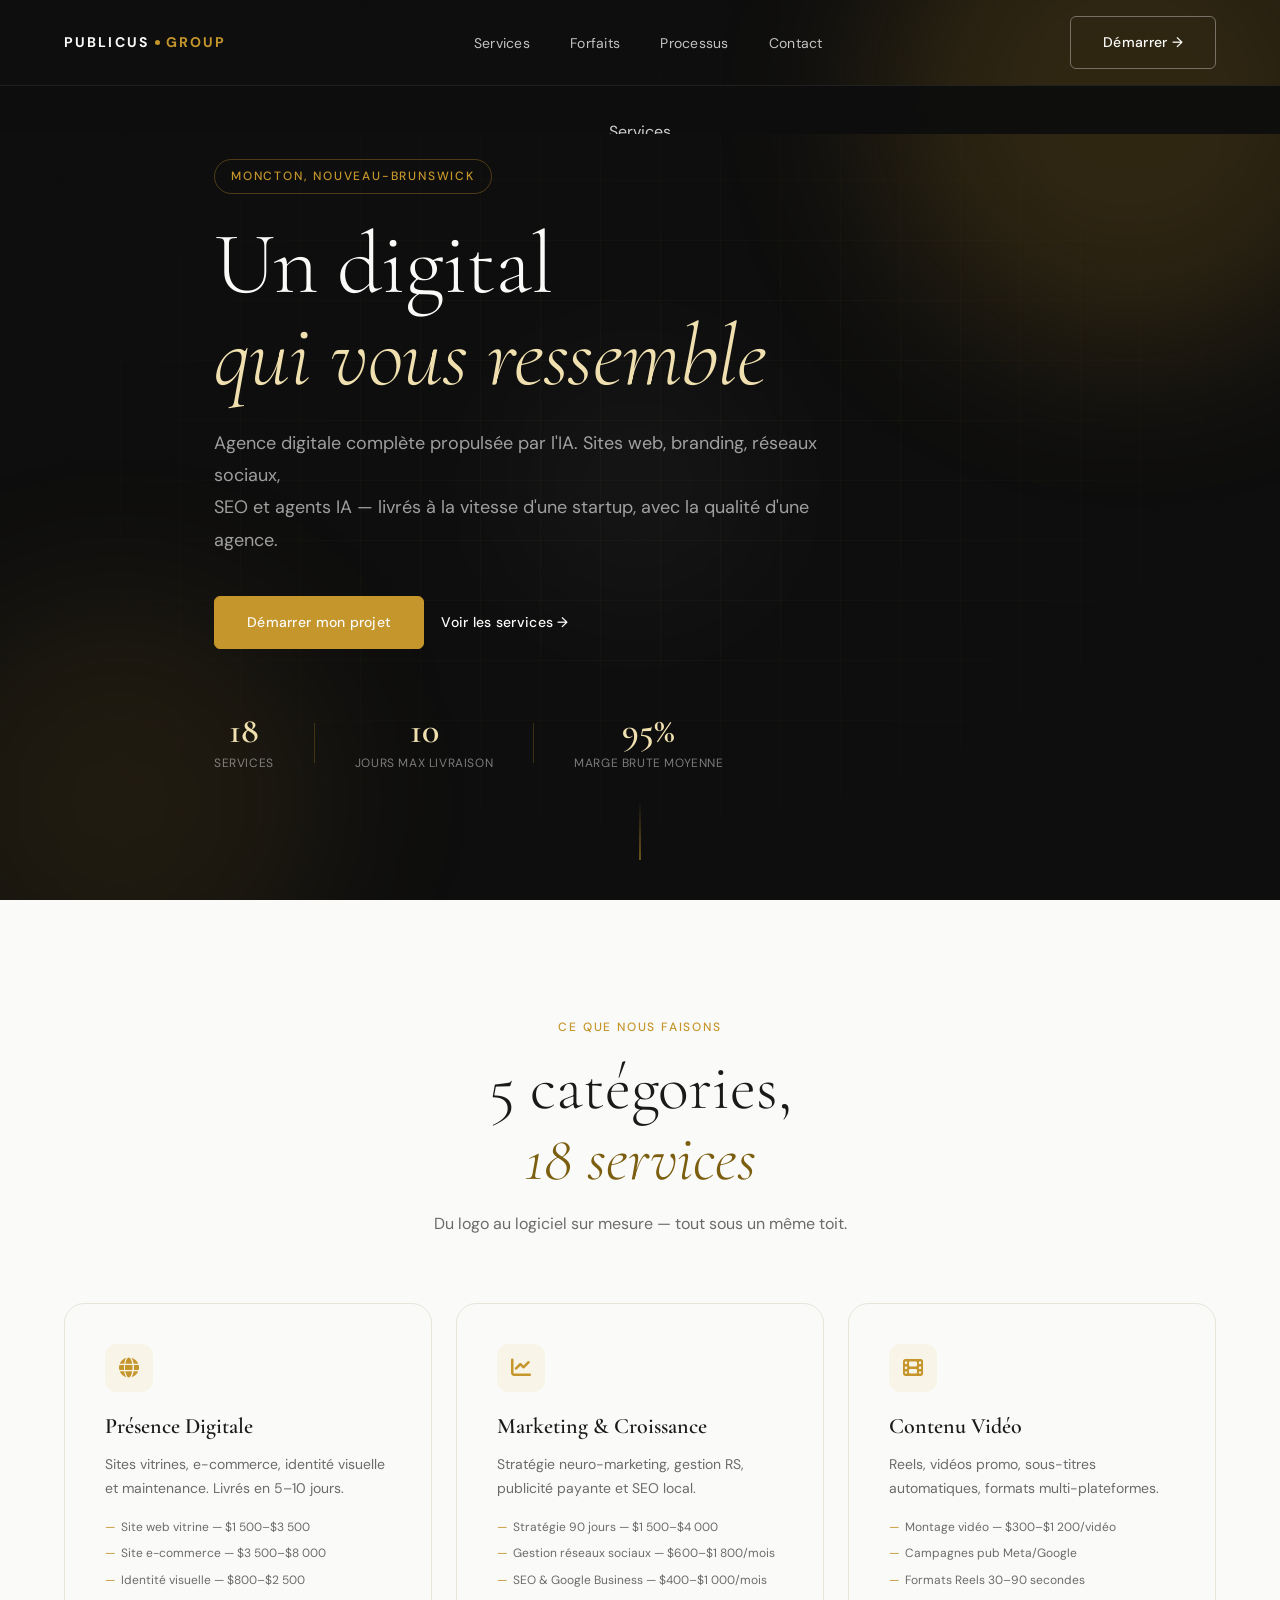
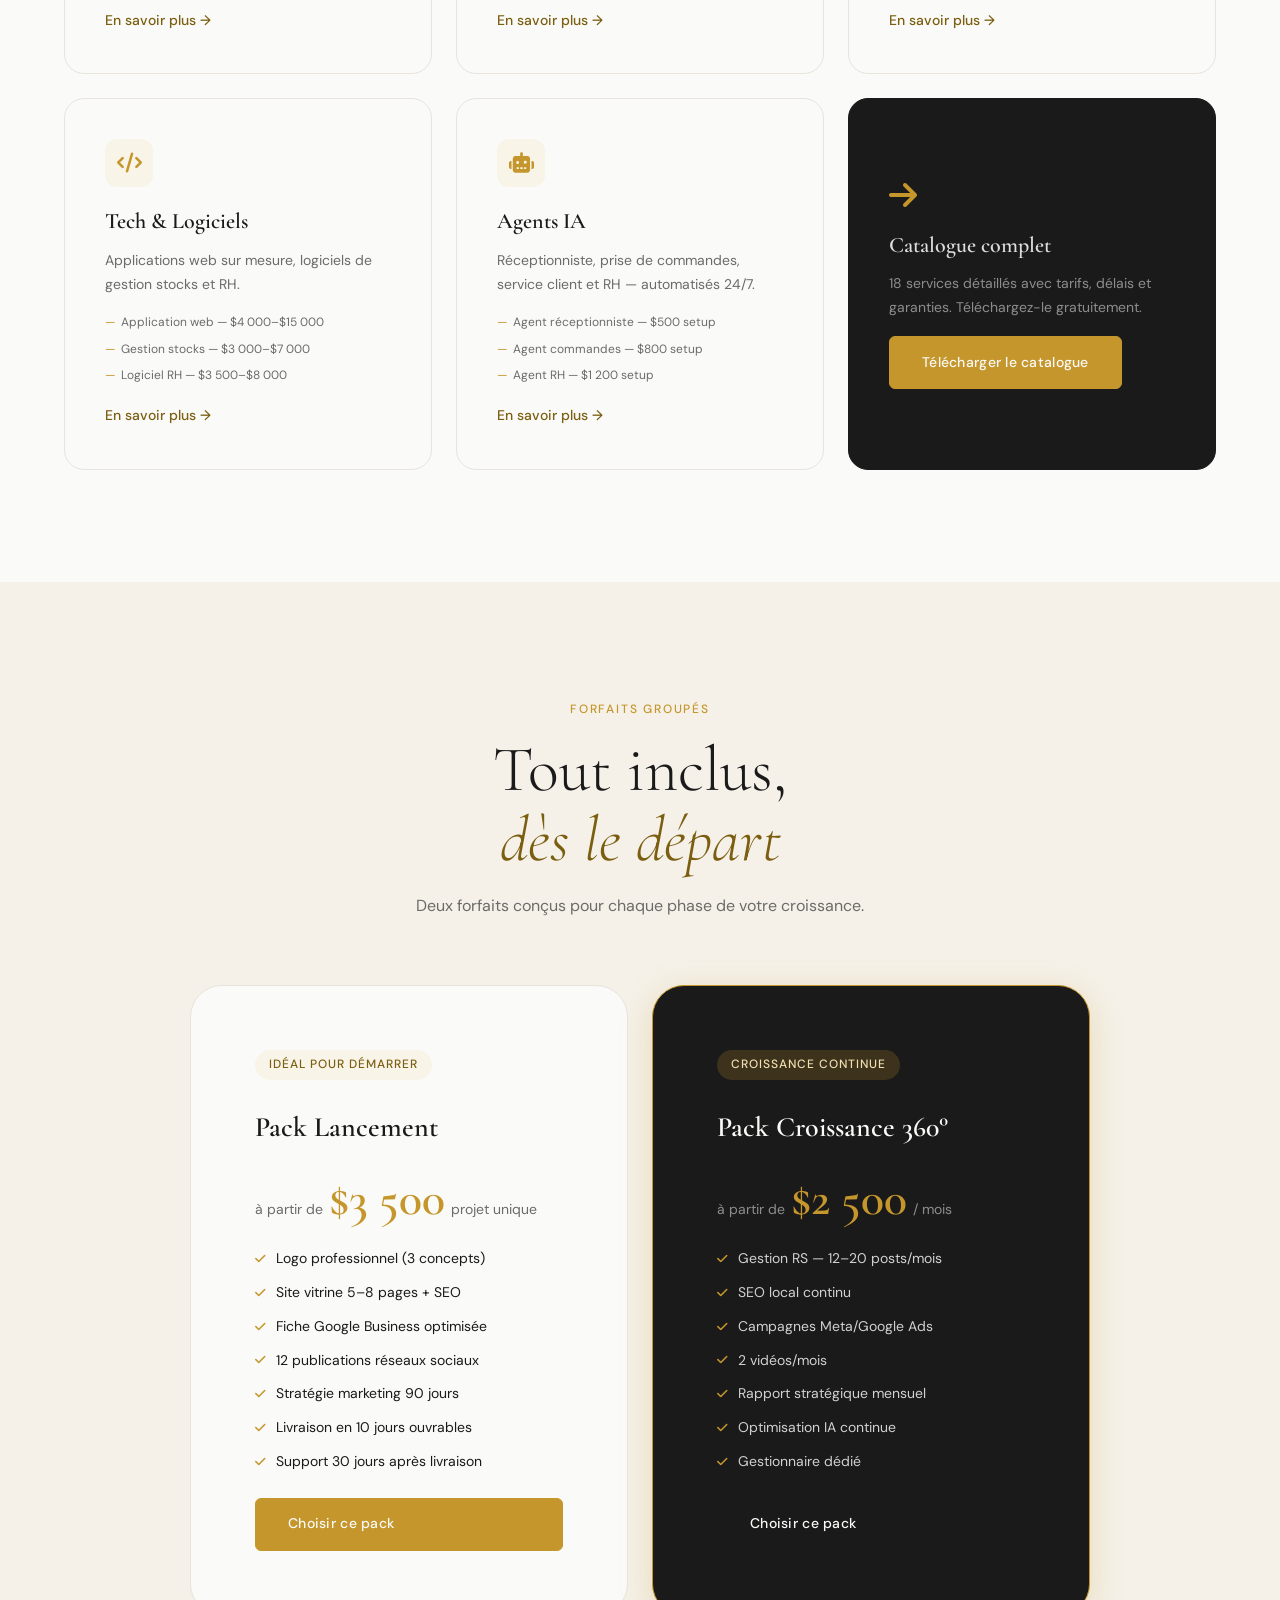
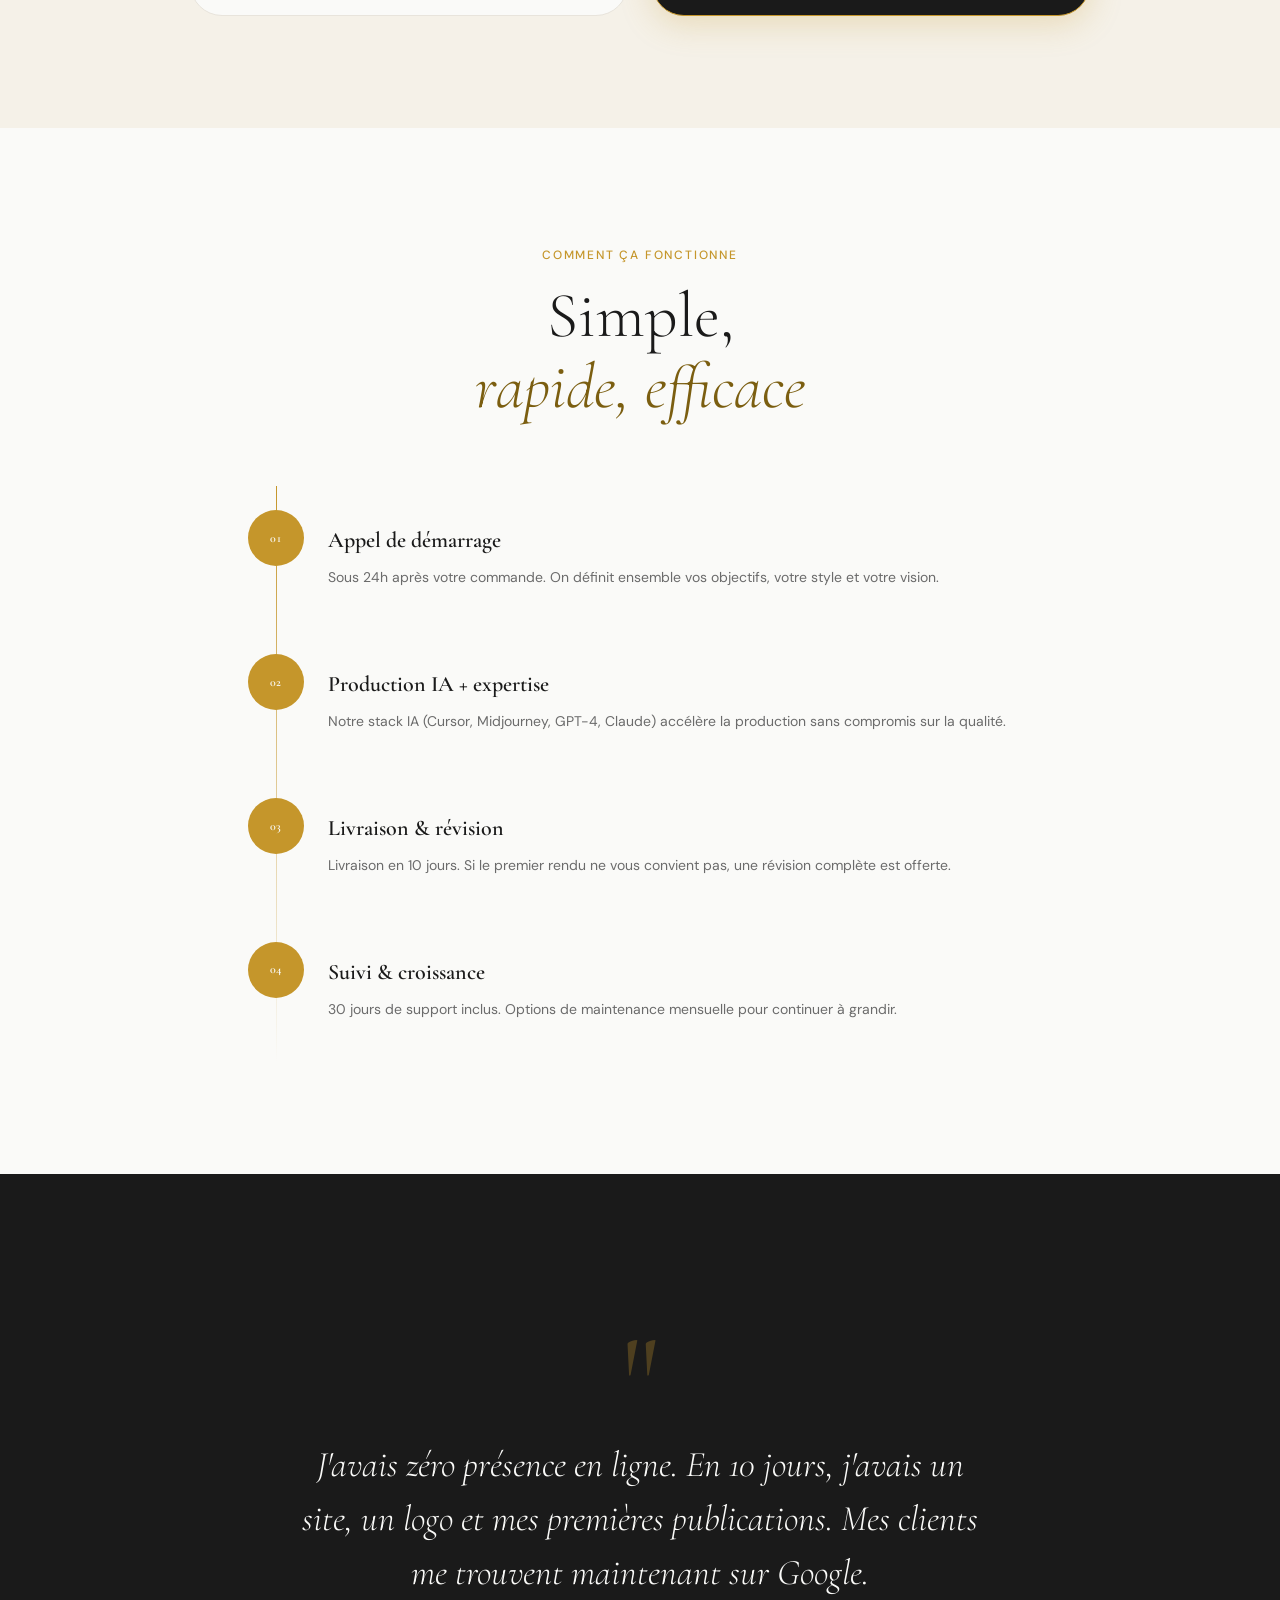
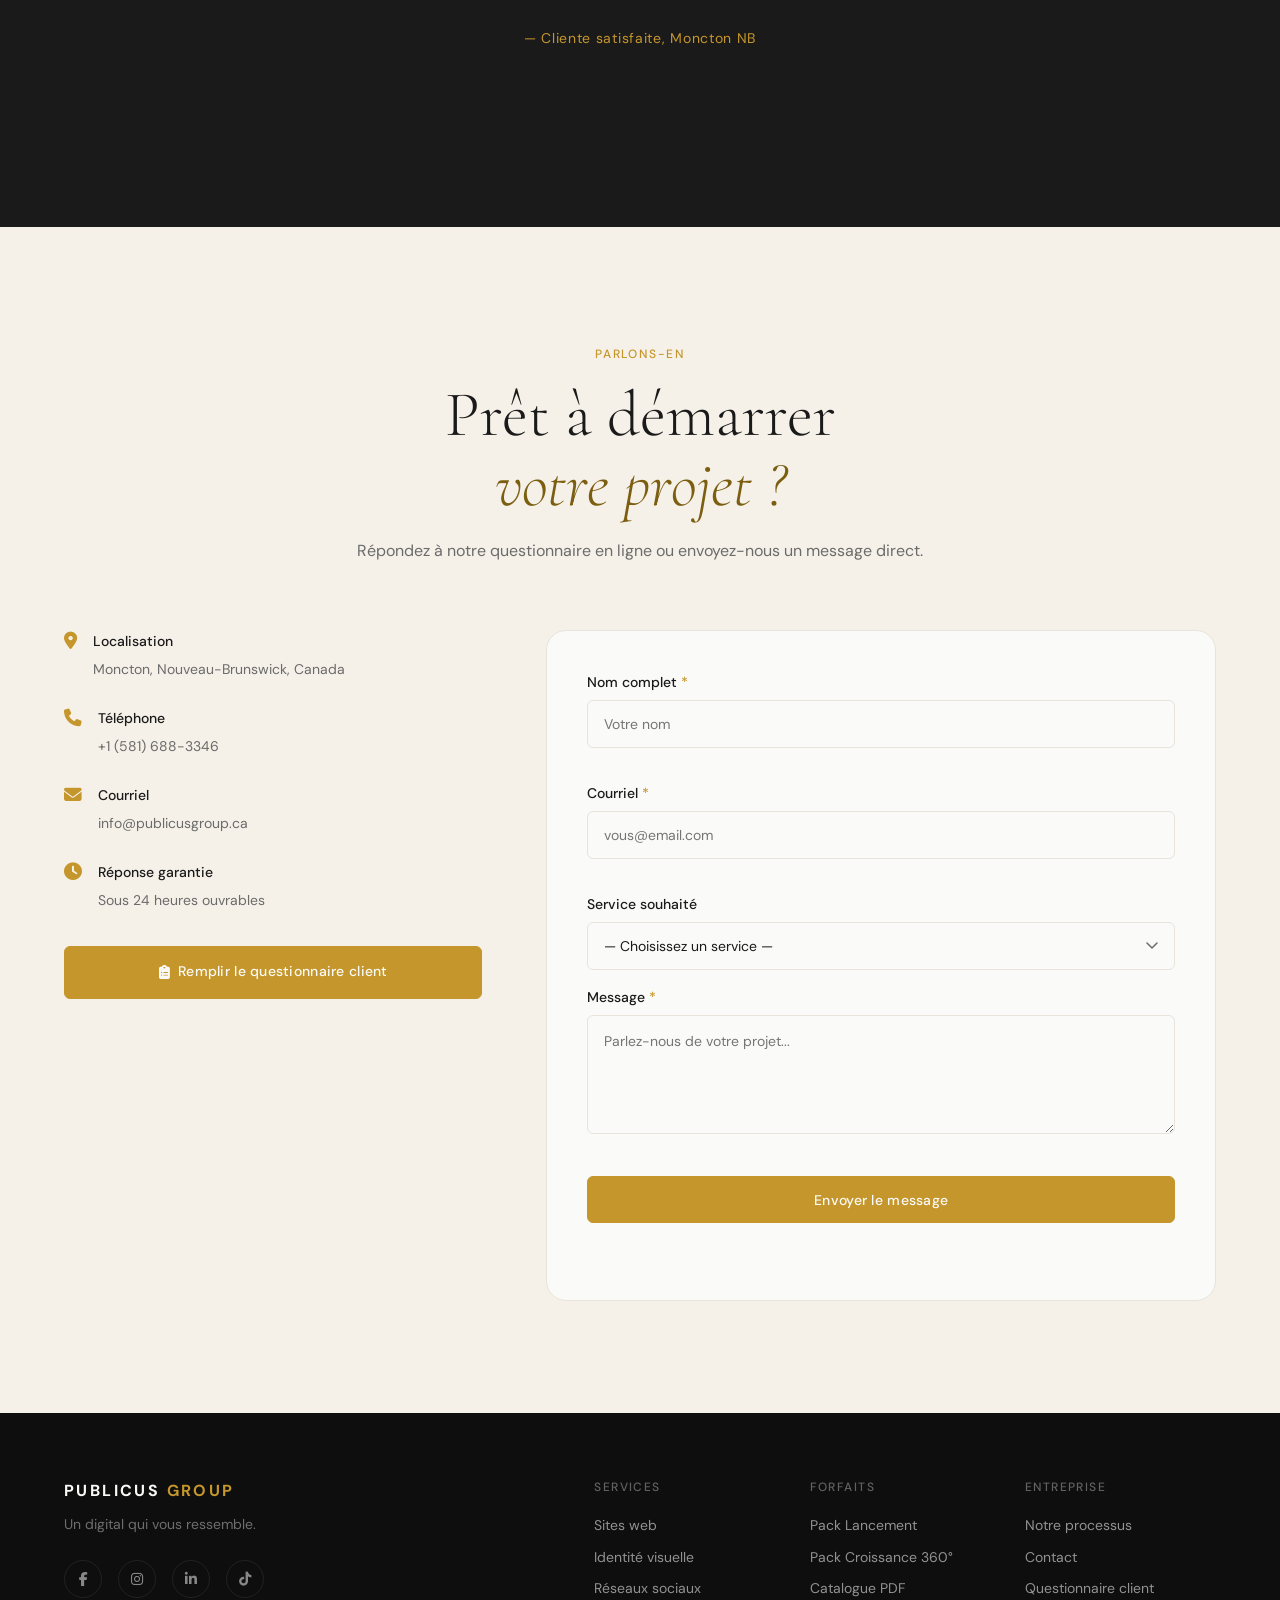
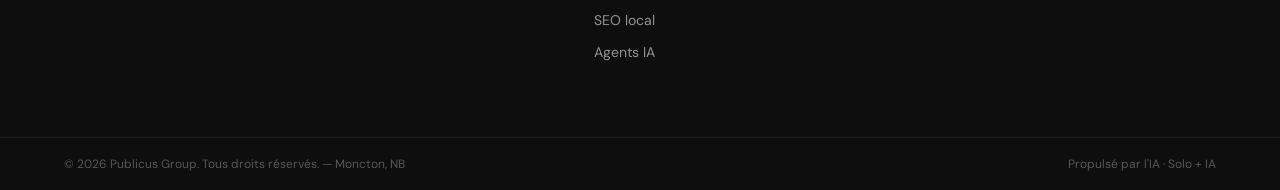
==== index.html @ 9e381cd4 "initiation" ====
<!DOCTYPE html>
<html lang="fr">
<head>
  <meta charset="UTF-8" />
  <meta name="viewport" content="width=device-width, initial-scale=1.0" />

  <!-- SEO -->
  <title>Publicus Group — Solutions Digitales Complètes | Moncton, NB</title>
  <meta name="description" content="Publicus Group est votre agence digitale à Moncton, NB. Sites web, identité visuelle, gestion des réseaux sociaux, SEO, agents IA et stratégie marketing." />
  <meta name="keywords" content="agence digitale Moncton, site web Nouveau-Brunswick, marketing digital, SEO local, réseaux sociaux, logo, stratégie marketing" />
  <meta name="author" content="Publicus Group" />
  <meta name="robots" content="index, follow" />

  <!-- Open Graph -->
  <meta property="og:title" content="Publicus Group — Solutions Digitales Complètes" />
  <meta property="og:description" content="Agence digitale à Moncton, NB. Sites web, branding, réseaux sociaux, SEO et agents IA." />
  <meta property="og:type" content="website" />
  <meta property="og:url" content="https://publicusgroup.ca" />
  <meta property="og:image" content="assets/og-image.jpg" />

  <!-- Favicon -->
  <link rel="icon" type="image/png" href="assets/favicon.png" />

  <!-- Fonts -->
  <link rel="preconnect" href="https://fonts.googleapis.com" />
  <link rel="preconnect" href="https://fonts.gstatic.com" crossorigin />
  <link href="https://fonts.googleapis.com/css2?family=Cormorant+Garamond:wght@300;400;600&family=DM+Sans:wght@300;400;500&display=swap" rel="stylesheet" />

  <!-- Icons -->
  <link rel="stylesheet" href="https://cdnjs.cloudflare.com/ajax/libs/font-awesome/6.5.0/css/all.min.css" />

  <!-- Styles -->
  <link rel="stylesheet" href="style.css" />
</head>
<body>

  <!-- ══════════════════════════════════════
       HEADER / NAV
  ══════════════════════════════════════ -->
  <header class="header" id="header" role="banner">
    <nav class="nav" aria-label="Navigation principale">
      <a href="#hero" class="nav__logo" aria-label="Publicus Group — Accueil">
        <span class="nav__logo-text">PUBLICUS</span>
        <span class="nav__logo-dot"></span>
        <span class="nav__logo-sub">GROUP</span>
      </a>

      <ul class="nav__links" role="list">
        <li><a href="#services" class="nav__link" aria-label="Voir nos services">Services</a></li>
        <li><a href="#packs" class="nav__link" aria-label="Voir nos forfaits">Forfaits</a></li>
        <li><a href="#process" class="nav__link" aria-label="Notre processus">Processus</a></li>
        <li><a href="#contact" class="nav__link" aria-label="Nous contacter">Contact</a></li>
      </ul>

      <a href="#contact" class="btn btn--outline nav__cta" aria-label="Démarrer votre projet">
        Démarrer →
      </a>

      <button class="nav__burger" id="navBurger" aria-label="Ouvrir le menu" aria-expanded="false" aria-controls="navLinks">
        <span></span><span></span><span></span>
      </button>
    </nav>

    <!-- Mobile menu -->
    <div class="nav__mobile" id="navLinks" aria-hidden="true">
      <a href="#services" class="nav__mobile-link">Services</a>
      <a href="#packs" class="nav__mobile-link">Forfaits</a>
      <a href="#process" class="nav__mobile-link">Processus</a>
      <a href="#contact" class="nav__mobile-link">Contact</a>
      <a href="#contact" class="btn btn--gold nav__mobile-cta">Démarrer mon projet</a>
    </div>
  </header>

  <main>

    <!-- ══════════════════════════════════════
         HERO
    ══════════════════════════════════════ -->
    <section class="hero" id="hero" aria-labelledby="hero-title">
      <div class="hero__bg" aria-hidden="true">
        <div class="hero__orb hero__orb--1"></div>
        <div class="hero__orb hero__orb--2"></div>
        <div class="hero__orb hero__orb--3"></div>
        <div class="hero__grid"></div>
      </div>

      <div class="container hero__content">
        <div class="hero__badge animate-fade-up">Moncton, Nouveau-Brunswick</div>
        <h1 class="hero__title animate-fade-up" id="hero-title" style="animation-delay:.1s">
          Un digital<br />
          <em>qui vous ressemble</em>
        </h1>
        <p class="hero__sub animate-fade-up" style="animation-delay:.2s">
          Agence digitale complète propulsée par l'IA. Sites web, branding, réseaux sociaux,<br class="desktop-only" />
          SEO et agents IA — livrés à la vitesse d'une startup, avec la qualité d'une agence.
        </p>
        <div class="hero__actions animate-fade-up" style="animation-delay:.3s">
          <a href="#contact" class="btn btn--gold" aria-label="Démarrer votre projet digital">Démarrer mon projet</a>
          <a href="#services" class="btn btn--ghost" aria-label="Découvrir nos services">Voir les services →</a>
        </div>
        <div class="hero__stats animate-fade-up" style="animation-delay:.4s" aria-label="Chiffres clés">
          <div class="hero__stat">
            <span class="hero__stat-num">18</span>
            <span class="hero__stat-label">Services</span>
          </div>
          <div class="hero__stat-divider" aria-hidden="true"></div>
          <div class="hero__stat">
            <span class="hero__stat-num">10</span>
            <span class="hero__stat-label">Jours max livraison</span>
          </div>
          <div class="hero__stat-divider" aria-hidden="true"></div>
          <div class="hero__stat">
            <span class="hero__stat-num">95%</span>
            <span class="hero__stat-label">Marge brute moyenne</span>
          </div>
        </div>
      </div>

      <a href="#services" class="hero__scroll" aria-label="Défiler vers les services">
        <span class="hero__scroll-line"></span>
      </a>
    </section>

    <!-- ══════════════════════════════════════
         SERVICES
    ══════════════════════════════════════ -->
    <section class="section services" id="services" aria-labelledby="services-title">
      <div class="container">
        <div class="section__header reveal">
          <span class="section__badge">Ce que nous faisons</span>
          <h2 class="section__title" id="services-title">5 catégories,<br /><em>18 services</em></h2>
          <p class="section__sub">Du logo au logiciel sur mesure — tout sous un même toit.</p>
        </div>

        <div class="services__grid">

          <article class="service-card reveal" aria-label="Présence digitale">
            <div class="service-card__icon" aria-hidden="true">
              <i class="fa-solid fa-globe"></i>
            </div>
            <h3 class="service-card__title">Présence Digitale</h3>
            <p class="service-card__desc">Sites vitrines, e-commerce, identité visuelle et maintenance. Livrés en 5–10 jours.</p>
            <ul class="service-card__list" role="list">
              <li>Site web vitrine — $1 500–$3 500</li>
              <li>Site e-commerce — $3 500–$8 000</li>
              <li>Identité visuelle — $800–$2 500</li>
            </ul>
            <a href="#contact" class="service-card__cta" aria-label="En savoir plus sur la présence digitale">En savoir plus →</a>
          </article>

          <article class="service-card reveal" style="animation-delay:.1s" aria-label="Marketing et croissance">
            <div class="service-card__icon" aria-hidden="true">
              <i class="fa-solid fa-chart-line"></i>
            </div>
            <h3 class="service-card__title">Marketing & Croissance</h3>
            <p class="service-card__desc">Stratégie neuro-marketing, gestion RS, publicité payante et SEO local.</p>
            <ul class="service-card__list" role="list">
              <li>Stratégie 90 jours — $1 500–$4 000</li>
              <li>Gestion réseaux sociaux — $600–$1 800/mois</li>
              <li>SEO & Google Business — $400–$1 000/mois</li>
            </ul>
            <a href="#contact" class="service-card__cta" aria-label="En savoir plus sur le marketing">En savoir plus →</a>
          </article>

          <article class="service-card reveal" style="animation-delay:.2s" aria-label="Contenu vidéo">
            <div class="service-card__icon" aria-hidden="true">
              <i class="fa-solid fa-film"></i>
            </div>
            <h3 class="service-card__title">Contenu Vidéo</h3>
            <p class="service-card__desc">Reels, vidéos promo, sous-titres automatiques, formats multi-plateformes.</p>
            <ul class="service-card__list" role="list">
              <li>Montage vidéo — $300–$1 200/vidéo</li>
              <li>Campagnes pub Meta/Google</li>
              <li>Formats Reels 30–90 secondes</li>
            </ul>
            <a href="#contact" class="service-card__cta" aria-label="En savoir plus sur la vidéo">En savoir plus →</a>
          </article>

          <article class="service-card reveal" style="animation-delay:.3s" aria-label="Tech et logiciels">
            <div class="service-card__icon" aria-hidden="true">
              <i class="fa-solid fa-code"></i>
            </div>
            <h3 class="service-card__title">Tech & Logiciels</h3>
            <p class="service-card__desc">Applications web sur mesure, logiciels de gestion stocks et RH.</p>
            <ul class="service-card__list" role="list">
              <li>Application web — $4 000–$15 000</li>
              <li>Gestion stocks — $3 000–$7 000</li>
              <li>Logiciel RH — $3 500–$8 000</li>
            </ul>
            <a href="#contact" class="service-card__cta" aria-label="En savoir plus sur la tech">En savoir plus →</a>
          </article>

          <article class="service-card reveal" style="animation-delay:.4s" aria-label="Agents IA">
            <div class="service-card__icon" aria-hidden="true">
              <i class="fa-solid fa-robot"></i>
            </div>
            <h3 class="service-card__title">Agents IA</h3>
            <p class="service-card__desc">Réceptionniste, prise de commandes, service client et RH — automatisés 24/7.</p>
            <ul class="service-card__list" role="list">
              <li>Agent réceptionniste — $500 setup</li>
              <li>Agent commandes — $800 setup</li>
              <li>Agent RH — $1 200 setup</li>
            </ul>
            <a href="#contact" class="service-card__cta" aria-label="En savoir plus sur les agents IA">En savoir plus →</a>
          </article>

          <!-- CTA Card -->
          <article class="service-card service-card--cta reveal" style="animation-delay:.5s" aria-label="Voir le catalogue complet">
            <i class="fa-solid fa-arrow-right service-card__cta-icon" aria-hidden="true"></i>
            <h3 class="service-card__title">Catalogue complet</h3>
            <p class="service-card__desc">18 services détaillés avec tarifs, délais et garanties. Téléchargez-le gratuitement.</p>
            <a href="assets/catalogue.pdf" class="btn btn--gold" aria-label="Télécharger le catalogue de services" download>
              Télécharger le catalogue
            </a>
          </article>

        </div>
      </div>
    </section>

    <!-- ══════════════════════════════════════
         PACKS
    ══════════════════════════════════════ -->
    <section class="section packs" id="packs" aria-labelledby="packs-title">
      <div class="container">
        <div class="section__header reveal">
          <span class="section__badge">Forfaits groupés</span>
          <h2 class="section__title" id="packs-title">Tout inclus,<br /><em>dès le départ</em></h2>
          <p class="section__sub">Deux forfaits conçus pour chaque phase de votre croissance.</p>
        </div>

        <div class="packs__grid">

          <article class="pack-card reveal" aria-labelledby="pack-launch-title">
            <div class="pack-card__badge">Idéal pour démarrer</div>
            <h3 class="pack-card__title" id="pack-launch-title">Pack Lancement</h3>
            <div class="pack-card__price">
              <span class="pack-card__price-from">à partir de</span>
              <span class="pack-card__price-num">$3 500</span>
              <span class="pack-card__price-type">projet unique</span>
            </div>
            <ul class="pack-card__list" role="list">
              <li><i class="fa-solid fa-check" aria-hidden="true"></i> Logo professionnel (3 concepts)</li>
              <li><i class="fa-solid fa-check" aria-hidden="true"></i> Site vitrine 5–8 pages + SEO</li>
              <li><i class="fa-solid fa-check" aria-hidden="true"></i> Fiche Google Business optimisée</li>
              <li><i class="fa-solid fa-check" aria-hidden="true"></i> 12 publications réseaux sociaux</li>
              <li><i class="fa-solid fa-check" aria-hidden="true"></i> Stratégie marketing 90 jours</li>
              <li><i class="fa-solid fa-check" aria-hidden="true"></i> Livraison en 10 jours ouvrables</li>
              <li><i class="fa-solid fa-check" aria-hidden="true"></i> Support 30 jours après livraison</li>
            </ul>
            <a href="#contact" class="btn btn--gold" aria-label="Choisir le Pack Lancement">Choisir ce pack</a>
          </article>

          <article class="pack-card pack-card--featured reveal" style="animation-delay:.15s" aria-labelledby="pack-growth-title">
            <div class="pack-card__badge pack-card__badge--gold">Croissance continue</div>
            <h3 class="pack-card__title" id="pack-growth-title">Pack Croissance 360°</h3>
            <div class="pack-card__price">
              <span class="pack-card__price-from">à partir de</span>
              <span class="pack-card__price-num">$2 500</span>
              <span class="pack-card__price-type">/ mois</span>
            </div>
            <ul class="pack-card__list" role="list">
              <li><i class="fa-solid fa-check" aria-hidden="true"></i> Gestion RS — 12–20 posts/mois</li>
              <li><i class="fa-solid fa-check" aria-hidden="true"></i> SEO local continu</li>
              <li><i class="fa-solid fa-check" aria-hidden="true"></i> Campagnes Meta/Google Ads</li>
              <li><i class="fa-solid fa-check" aria-hidden="true"></i> 2 vidéos/mois</li>
              <li><i class="fa-solid fa-check" aria-hidden="true"></i> Rapport stratégique mensuel</li>
              <li><i class="fa-solid fa-check" aria-hidden="true"></i> Optimisation IA continue</li>
              <li><i class="fa-solid fa-check" aria-hidden="true"></i> Gestionnaire dédié</li>
            </ul>
            <a href="#contact" class="btn btn--dark" aria-label="Choisir le Pack Croissance 360°">Choisir ce pack</a>
          </article>

        </div>
      </div>
    </section>

    <!-- ══════════════════════════════════════
         PROCESSUS
    ══════════════════════════════════════ -->
    <section class="section process" id="process" aria-labelledby="process-title">
      <div class="container">
        <div class="section__header reveal">
          <span class="section__badge">Comment ça fonctionne</span>
          <h2 class="section__title" id="process-title">Simple,<br /><em>rapide, efficace</em></h2>
        </div>

        <div class="process__steps">
          <div class="process__step reveal" aria-label="Étape 1 : Appel de démarrage">
            <div class="process__step-num" aria-hidden="true">01</div>
            <div class="process__step-content">
              <h3 class="process__step-title">Appel de démarrage</h3>
              <p class="process__step-desc">Sous 24h après votre commande. On définit ensemble vos objectifs, votre style et votre vision.</p>
            </div>
          </div>
          <div class="process__step reveal" style="animation-delay:.1s" aria-label="Étape 2 : Production IA + expertise">
            <div class="process__step-num" aria-hidden="true">02</div>
            <div class="process__step-content">
              <h3 class="process__step-title">Production IA + expertise</h3>
              <p class="process__step-desc">Notre stack IA (Cursor, Midjourney, GPT-4, Claude) accélère la production sans compromis sur la qualité.</p>
            </div>
          </div>
          <div class="process__step reveal" style="animation-delay:.2s" aria-label="Étape 3 : Livraison et révision">
            <div class="process__step-num" aria-hidden="true">03</div>
            <div class="process__step-content">
              <h3 class="process__step-title">Livraison & révision</h3>
              <p class="process__step-desc">Livraison en 10 jours. Si le premier rendu ne vous convient pas, une révision complète est offerte.</p>
            </div>
          </div>
          <div class="process__step reveal" style="animation-delay:.3s" aria-label="Étape 4 : Suivi et croissance">
            <div class="process__step-num" aria-hidden="true">04</div>
            <div class="process__step-content">
              <h3 class="process__step-title">Suivi & croissance</h3>
              <p class="process__step-desc">30 jours de support inclus. Options de maintenance mensuelle pour continuer à grandir.</p>
            </div>
          </div>
        </div>
      </div>
    </section>

    <!-- ══════════════════════════════════════
         TESTIMONIAL
    ══════════════════════════════════════ -->
    <section class="section testimonial" id="testimonial" aria-labelledby="testimonial-title">
      <div class="container">
        <div class="testimonial__card reveal" aria-label="Témoignage client">
          <div class="testimonial__quote" aria-hidden="true">"</div>
          <blockquote class="testimonial__text" id="testimonial-title">
            J'avais zéro présence en ligne. En 10 jours, j'avais un site, un logo et mes premières publications. Mes clients me trouvent maintenant sur Google.
          </blockquote>
          <cite class="testimonial__author">— Cliente satisfaite, Moncton NB</cite>
        </div>
      </div>
    </section>

    <!-- ══════════════════════════════════════
         CONTACT
    ══════════════════════════════════════ -->
    <section class="section contact" id="contact" aria-labelledby="contact-title">
      <div class="container">
        <div class="section__header reveal">
          <span class="section__badge">Parlons-en</span>
          <h2 class="section__title" id="contact-title">Prêt à démarrer<br /><em>votre projet ?</em></h2>
          <p class="section__sub">Répondez à notre questionnaire en ligne ou envoyez-nous un message direct.</p>
        </div>

        <div class="contact__wrap">

          <div class="contact__info reveal">
            <div class="contact__item">
              <i class="fa-solid fa-location-dot" aria-hidden="true"></i>
              <div>
                <strong>Localisation</strong>
                <span>Moncton, Nouveau-Brunswick, Canada</span>
              </div>
            </div>
            <div class="contact__item">
              <i class="fa-solid fa-phone" aria-hidden="true"></i>
              <div>
                <strong>Téléphone</strong>
                <a href="tel:+15816883346" aria-label="Appeler Publicus Group">+1 (581) 688-3346</a>
              </div>
            </div>
            <div class="contact__item">
              <i class="fa-solid fa-envelope" aria-hidden="true"></i>
              <div>
                <strong>Courriel</strong>
                <a href="mailto:info@publicusgroup.ca" aria-label="Envoyer un courriel à Publicus Group">info@publicusgroup.ca</a>
              </div>
            </div>
            <div class="contact__item">
              <i class="fa-solid fa-clock" aria-hidden="true"></i>
              <div>
                <strong>Réponse garantie</strong>
                <span>Sous 24 heures ouvrables</span>
              </div>
            </div>

            <a href="https://quibara.github.io/publicus-questionnaire" class="btn btn--gold contact__questionnaire" aria-label="Remplir le questionnaire client en ligne" target="_blank" rel="noopener">
              <i class="fa-solid fa-clipboard-list" aria-hidden="true"></i>
              Remplir le questionnaire client
            </a>
          </div>

          <form class="contact__form reveal" id="contactForm" aria-label="Formulaire de contact" novalidate>
            <div class="form__group">
              <label for="contactName">Nom complet <span aria-hidden="true">*</span></label>
              <input type="text" id="contactName" name="name" placeholder="Votre nom" required aria-required="true" autocomplete="name" />
              <span class="form__error" id="nameError" role="alert" aria-live="polite"></span>
            </div>
            <div class="form__group">
              <label for="contactEmail">Courriel <span aria-hidden="true">*</span></label>
              <input type="email" id="contactEmail" name="email" placeholder="vous@email.com" required aria-required="true" autocomplete="email" />
              <span class="form__error" id="emailError" role="alert" aria-live="polite"></span>
            </div>
            <div class="form__group">
              <label for="contactService">Service souhaité</label>
              <select id="contactService" name="service" aria-label="Choisir un service">
                <option value="">— Choisissez un service —</option>
                <option>Pack Lancement ($3 500–$6 500)</option>
                <option>Pack Croissance 360° ($2 500+/mois)</option>
                <option>Site web vitrine</option>
                <option>Site e-commerce</option>
                <option>Identité visuelle</option>
                <option>Gestion réseaux sociaux</option>
                <option>Stratégie marketing</option>
                <option>Agent IA</option>
                <option>Autre</option>
              </select>
            </div>
            <div class="form__group">
              <label for="contactMessage">Message <span aria-hidden="true">*</span></label>
              <textarea id="contactMessage" name="message" rows="4" placeholder="Parlez-nous de votre projet..." required aria-required="true"></textarea>
              <span class="form__error" id="messageError" role="alert" aria-live="polite"></span>
            </div>
            <button type="submit" class="btn btn--gold form__submit" aria-label="Envoyer le message">
              <span class="btn__text">Envoyer le message</span>
              <span class="btn__loader" aria-hidden="true"></span>
            </button>
            <p class="form__success" id="formSuccess" role="status" aria-live="polite"></p>
          </form>

        </div>
      </div>
    </section>

  </main>

  <!-- ══════════════════════════════════════
       FOOTER
  ══════════════════════════════════════ -->
  <footer class="footer" role="contentinfo">
    <div class="container footer__inner">
      <div class="footer__brand">
        <span class="footer__logo">PUBLICUS <span>GROUP</span></span>
        <p class="footer__tagline">Un digital qui vous ressemble.</p>
        <div class="footer__social" aria-label="Réseaux sociaux de Publicus Group">
          <a href="https://facebook.com" class="footer__social-link" aria-label="Facebook de Publicus Group" target="_blank" rel="noopener noreferrer">
            <i class="fa-brands fa-facebook-f" aria-hidden="true"></i>
          </a>
          <a href="https://instagram.com" class="footer__social-link" aria-label="Instagram de Publicus Group" target="_blank" rel="noopener noreferrer">
            <i class="fa-brands fa-instagram" aria-hidden="true"></i>
          </a>
          <a href="https://linkedin.com" class="footer__social-link" aria-label="LinkedIn de Publicus Group" target="_blank" rel="noopener noreferrer">
            <i class="fa-brands fa-linkedin-in" aria-hidden="true"></i>
          </a>
          <a href="https://tiktok.com" class="footer__social-link" aria-label="TikTok de Publicus Group" target="_blank" rel="noopener noreferrer">
            <i class="fa-brands fa-tiktok" aria-hidden="true"></i>
          </a>
        </div>
      </div>

      <nav class="footer__nav" aria-label="Navigation du pied de page">
        <div class="footer__col">
          <h4>Services</h4>
          <a href="#services">Sites web</a>
          <a href="#services">Identité visuelle</a>
          <a href="#services">Réseaux sociaux</a>
          <a href="#services">SEO local</a>
          <a href="#services">Agents IA</a>
        </div>
        <div class="footer__col">
          <h4>Forfaits</h4>
          <a href="#packs">Pack Lancement</a>
          <a href="#packs">Pack Croissance 360°</a>
          <a href="assets/catalogue.pdf" download>Catalogue PDF</a>
        </div>
        <div class="footer__col">
          <h4>Entreprise</h4>
          <a href="#process">Notre processus</a>
          <a href="#contact">Contact</a>
          <a href="https://quibara.github.io/publicus-questionnaire" target="_blank" rel="noopener">Questionnaire client</a>
        </div>
      </nav>
    </div>

    <div class="footer__bottom">
      <div class="container">
        <p>&copy; <span id="year"></span> Publicus Group. Tous droits réservés. — Moncton, NB</p>
        <p>Propulsé par l'IA · Solo + IA</p>
      </div>
    </div>
  </footer>

  <script src="script.js"></script>
</body>
</html>
---- style.css ----
/* ═══════════════════════════════════════════════════
   PUBLICUS GROUP — style.css
   Design : Luxe éditorial · Or / Noir / Crème
   Police : Cormorant Garamond (display) + DM Sans (body)
═══════════════════════════════════════════════════ */

/* ── VARIABLES ROOT ─────────────────────────────── */
:root {
  /* Couleurs */
  --gold:         #C5962B;
  --gold-light:   #F0E0B0;
  --gold-dark:    #7B5E10;
  --gold-bg:      #F9F4E8;
  --black:        #0E0E0E;
  --dark:         #1A1A1A;
  --dark-2:       #242424;
  --white:        #FAFAF8;
  --cream:        #F5F1E8;
  --gray:         #6B6B6B;
  --gray-light:   #E8E4DC;
  --border:       rgba(197, 150, 43, 0.2);
  --border-dark:  rgba(255,255,255,0.08);

  /* Typographie */
  --font-display: 'Cormorant Garamond', Georgia, serif;
  --font-body:    'DM Sans', -apple-system, sans-serif;

  /* Tailles */
  --text-xs:   0.75rem;
  --text-sm:   0.875rem;
  --text-base: 1rem;
  --text-lg:   1.125rem;
  --text-xl:   1.375rem;
  --text-2xl:  1.75rem;
  --text-3xl:  2.25rem;
  --text-4xl:  3rem;
  --text-5xl:  4rem;
  --text-6xl:  5.5rem;

  /* Espacements */
  --space-xs:  0.5rem;
  --space-sm:  1rem;
  --space-md:  1.5rem;
  --space-lg:  2.5rem;
  --space-xl:  4rem;
  --space-2xl: 7rem;

  /* Transitions */
  --transition-fast:   0.15s ease;
  --transition-base:   0.3s ease;
  --transition-slow:   0.6s cubic-bezier(0.16, 1, 0.3, 1);

  /* Radius */
  --radius-sm:  6px;
  --radius-md:  12px;
  --radius-lg:  20px;
  --radius-xl:  32px;

  /* Ombres */
  --shadow-sm:  0 2px 8px rgba(0,0,0,0.08);
  --shadow-md:  0 8px 32px rgba(0,0,0,0.12);
  --shadow-lg:  0 24px 64px rgba(0,0,0,0.16);
  --shadow-gold: 0 8px 32px rgba(197,150,43,0.25);
}

/* ── RESET & BASE ───────────────────────────────── */
*, *::before, *::after { box-sizing: border-box; margin: 0; padding: 0; }

html {
  scroll-behavior: smooth;
  font-size: 16px;
  -webkit-text-size-adjust: 100%;
}

body {
  font-family: var(--font-body);
  background: var(--white);
  color: var(--dark);
  line-height: 1.7;
  overflow-x: hidden;
}

img { max-width: 100%; display: block; }
a  { text-decoration: none; color: inherit; }
ul { list-style: none; }
button { font-family: var(--font-body); cursor: pointer; border: none; background: none; }

/* Focus visible pour accessibilité */
:focus-visible {
  outline: 2px solid var(--gold);
  outline-offset: 3px;
  border-radius: 3px;
}

/* ── SCROLL OFFSET (compense le header fixe 80px) ── */
section[id] { scroll-margin-top: 0px; }

/* ── CONTAINER ──────────────────────────────────── */
.container {
  width: 100%;
  max-width: 1200px;
  margin: 0 auto;
  padding: 0 var(--space-md);
}

/* ── UTILITAIRES ────────────────────────────────── */
.desktop-only { display: none; }
@media (min-width: 1024px) { .desktop-only { display: inline; } }

/* ═══════════════════════════════════════════════════
   BOUTONS
═══════════════════════════════════════════════════ */
.btn {
  display: inline-flex;
  align-items: center;
  gap: var(--space-xs);
  padding: 0.85rem 2rem;
  border-radius: var(--radius-sm);
  font-family: var(--font-body);
  font-size: var(--text-sm);
  font-weight: 500;
  letter-spacing: 0.02em;
  transition: all var(--transition-base);
  cursor: pointer;
  white-space: nowrap;
}

.btn--gold {
  background: var(--gold);
  color: var(--white);
  border: 1.5px solid var(--gold);
}
.btn--gold:hover {
  background: var(--gold-dark);
  border-color: var(--gold-dark);
  transform: translateY(-2px);
  box-shadow: var(--shadow-gold);
}

.btn--outline {
  background: transparent;
  color: var(--white);
  border: 1.5px solid rgba(255,255,255,0.35);
}
.btn--outline:hover {
  background: rgba(255,255,255,0.1);
  border-color: rgba(255,255,255,0.6);
}

.btn--ghost {
  background: transparent;
  color: var(--white);
  border: 1.5px solid transparent;
  padding-left: 0;
}
.btn--ghost:hover { color: var(--gold-light); }

.btn--dark {
  background: var(--dark);
  color: var(--white);
  border: 1.5px solid var(--dark);
}
.btn--dark:hover {
  background: var(--black);
  transform: translateY(-2px);
  box-shadow: var(--shadow-md);
}

/* ═══════════════════════════════════════════════════
   ANIMATIONS D'ENTRÉE
═══════════════════════════════════════════════════ */
@keyframes fadeUp {
  from { opacity: 0; transform: translateY(28px); }
  to   { opacity: 1; transform: translateY(0); }
}

@keyframes fadeIn {
  from { opacity: 0; }
  to   { opacity: 1; }
}

@keyframes orbFloat {
  0%, 100% { transform: translate(0, 0) scale(1); }
  33%       { transform: translate(30px, -20px) scale(1.05); }
  66%       { transform: translate(-20px, 15px) scale(0.97); }
}

@keyframes gradientShift {
  0%   { background-position: 0% 50%; }
  50%  { background-position: 100% 50%; }
  100% { background-position: 0% 50%; }
}

@keyframes scrollBounce {
  0%, 100% { transform: translateY(0); opacity: 1; }
  50%       { transform: translateY(10px); opacity: 0.4; }
}

@keyframes spin {
  to { transform: rotate(360deg); }
}

/* Classes déclenchées au scroll (via JS) */
.reveal {
  opacity: 0;
  transform: translateY(32px);
  transition: opacity 0.7s cubic-bezier(0.16,1,0.3,1),
              transform 0.7s cubic-bezier(0.16,1,0.3,1);
}
.reveal.visible {
  opacity: 1;
  transform: translateY(0);
}

/* Classes d'animation au chargement de la page */
.animate-fade-up {
  opacity: 0;
  animation: fadeUp 0.8s cubic-bezier(0.16,1,0.3,1) forwards;
}

/* ═══════════════════════════════════════════════════
   HEADER / NAV
═══════════════════════════════════════════════════ */
.header {
  position: fixed;
  top: 0;
  left: 0;
  right: 0;
  z-index: 100;
  transition: all var(--transition-base);
}

/* État scrollé : glassmorphism */
.header.scrolled {
  background: rgba(14, 14, 14, 0.85);
  backdrop-filter: blur(20px);
  -webkit-backdrop-filter: blur(20px);
  border-bottom: 1px solid var(--border-dark);
  box-shadow: 0 4px 32px rgba(0,0,0,0.3);
}

.nav {
  display: flex;
  align-items: center;
  justify-content: space-between;
  padding: 1rem var(--space-md);
  max-width: 1200px;
  margin: 0 auto;
}

/* Logo */
.nav__logo {
  display: flex;
  align-items: center;
  gap: 6px;
  font-family: var(--font-body);
  font-weight: 700;
  font-size: var(--text-sm);
  letter-spacing: 0.15em;
  color: var(--white);
  transition: opacity var(--transition-fast);
}
.nav__logo:hover { opacity: 0.8; }
.nav__logo-dot {
  width: 5px;
  height: 5px;
  border-radius: 50%;
  background: var(--gold);
}
.nav__logo-sub { color: var(--gold); }

/* Liens nav */
.nav__links {
  display: none;
  align-items: center;
  gap: var(--space-lg);
}
@media (min-width: 768px) { .nav__links { display: flex; } }

.nav__link {
  font-size: var(--text-sm);
  color: rgba(255,255,255,0.75);
  font-weight: 400;
  letter-spacing: 0.02em;
  transition: color var(--transition-fast);
  position: relative;
}
.nav__link::after {
  content: '';
  position: absolute;
  bottom: -4px;
  left: 0;
  width: 0;
  height: 1px;
  background: var(--gold);
  transition: width var(--transition-base);
}
.nav__link:hover { color: var(--white); }
.nav__link:hover::after { width: 100%; }

.nav__cta { display: none; }
@media (min-width: 768px) { .nav__cta { display: inline-flex; } }

/* Burger */
.nav__burger {
  display: flex;
  flex-direction: column;
  gap: 5px;
  padding: 4px;
  cursor: pointer;
}
@media (min-width: 768px) { .nav__burger { display: none; } }

.nav__burger span {
  display: block;
  width: 22px;
  height: 1.5px;
  background: var(--white);
  transition: all var(--transition-base);
  transform-origin: center;
}
.nav__burger.open span:nth-child(1) { transform: rotate(45deg) translate(4px, 4px); }
.nav__burger.open span:nth-child(2) { opacity: 0; }
.nav__burger.open span:nth-child(3) { transform: rotate(-45deg) translate(4px, -4px); }

/* Menu mobile */
.nav__mobile {
  display: flex;
  flex-direction: column;
  align-items: center;
  gap: var(--space-sm);
  padding: var(--space-md);
  background: rgba(14,14,14,0.97);
  backdrop-filter: blur(20px);
  border-top: 1px solid var(--border-dark);
  max-height: 0;
  overflow: hidden;
  transition: max-height 0.4s cubic-bezier(0.16,1,0.3,1),
              padding 0.4s ease;
}
.nav__mobile.open {
  max-height: 400px;
  padding: var(--space-md);
}
.nav__mobile-link {
  font-size: var(--text-base);
  color: rgba(255,255,255,0.8);
  padding: 0.5rem 0;
  width: 100%;
  text-align: center;
  transition: color var(--transition-fast);
}
.nav__mobile-link:hover { color: var(--gold); }
.nav__mobile-cta { margin-top: var(--space-xs); width: 100%; justify-content: center; }

/* ═══════════════════════════════════════════════════
   HERO
═══════════════════════════════════════════════════ */
.hero {
  position: relative;
  min-height: 100vh;
  display: flex;
  align-items: center;
  background: var(--black);
  overflow: hidden;
}

/* Background animé */
.hero__bg {
  position: absolute;
  inset: 0;
  pointer-events: none;
}

.hero__orb {
  position: absolute;
  border-radius: 50%;
  filter: blur(80px);
}
.hero__orb--1 {
  width: 500px; height: 500px;
  background: rgba(197,150,43,0.18);
  top: -150px; right: -100px;
  animation: orbFloat 12s ease-in-out infinite;
}
.hero__orb--2 {
  width: 400px; height: 400px;
  background: rgba(197,150,43,0.1);
  bottom: -100px; left: -80px;
  animation: orbFloat 16s ease-in-out infinite reverse;
}
.hero__orb--3 {
  width: 250px; height: 250px;
  background: rgba(255,255,255,0.04);
  top: 40%; left: 40%;
  animation: orbFloat 20s ease-in-out infinite;
}

/* Grille décorative */
.hero__grid {
  position: absolute;
  inset: 0;
  background-image:
    linear-gradient(rgba(197,150,43,0.04) 1px, transparent 1px),
    linear-gradient(90deg, rgba(197,150,43,0.04) 1px, transparent 1px);
  background-size: 60px 60px;
  mask-image: radial-gradient(ellipse at center, black 30%, transparent 80%);
}

.hero__content {
  position: relative;
  z-index: 1;
  padding-top: 8rem;
  padding-bottom: 6rem;
  max-width: 900px;
}

.hero__badge {
  display: inline-block;
  font-family: var(--font-body);
  font-size: var(--text-xs);
  font-weight: 500;
  letter-spacing: 0.15em;
  text-transform: uppercase;
  color: var(--gold);
  border: 1px solid rgba(197,150,43,0.35);
  padding: 0.4rem 1rem;
  border-radius: 20px;
  margin-bottom: var(--space-md);
}

.hero__title {
  font-family: var(--font-display);
  font-size: clamp(var(--text-4xl), 8vw, var(--text-6xl));
  font-weight: 300;
  line-height: 1.05;
  color: var(--white);
  letter-spacing: -0.01em;
  margin-bottom: var(--space-md);
}
.hero__title em {
  font-style: italic;
  color: var(--gold-light);
}

.hero__sub {
  font-size: var(--text-lg);
  color: rgba(255,255,255,0.6);
  max-width: 620px;
  line-height: 1.8;
  margin-bottom: var(--space-lg);
}

.hero__actions {
  display: flex;
  flex-wrap: wrap;
  gap: var(--space-sm);
  margin-bottom: var(--space-xl);
}

/* Stats hero */
.hero__stats {
  display: flex;
  align-items: center;
  gap: var(--space-lg);
  flex-wrap: wrap;
}
.hero__stat { text-align: center; }
.hero__stat-num {
  display: block;
  font-family: var(--font-display);
  font-size: var(--text-3xl);
  font-weight: 600;
  color: var(--gold-light);
  line-height: 1;
}
.hero__stat-label {
  display: block;
  font-size: var(--text-xs);
  color: rgba(255,255,255,0.45);
  letter-spacing: 0.05em;
  text-transform: uppercase;
  margin-top: 4px;
}
.hero__stat-divider {
  width: 1px;
  height: 40px;
  background: rgba(197,150,43,0.25);
}

/* Scroll indicator */
.hero__scroll {
  position: absolute;
  bottom: 2.5rem;
  left: 50%;
  transform: translateX(-50%);
  display: flex;
  flex-direction: column;
  align-items: center;
}
.hero__scroll-line {
  display: block;
  width: 1px;
  height: 60px;
  background: linear-gradient(to bottom, transparent, var(--gold));
  animation: scrollBounce 2s ease-in-out infinite;
}

/* ═══════════════════════════════════════════════════
   SECTIONS COMMUNES
═══════════════════════════════════════════════════ */
.section { padding: var(--space-2xl) 0; }

.section__header {
  text-align: center;
  max-width: 680px;
  margin: 0 auto var(--space-xl);
}
.section__badge {
  display: inline-block;
  font-size: var(--text-xs);
  font-weight: 500;
  letter-spacing: 0.15em;
  text-transform: uppercase;
  color: var(--gold);
  margin-bottom: var(--space-sm);
}
.section__title {
  font-family: var(--font-display);
  font-size: clamp(var(--text-3xl), 5vw, var(--text-5xl));
  font-weight: 300;
  line-height: 1.1;
  color: var(--dark);
  margin-bottom: var(--space-sm);
}
.section__title em {
  font-style: italic;
  color: var(--gold-dark);
}
.section__sub {
  font-size: var(--text-base);
  color: var(--gray);
  line-height: 1.8;
}

/* ═══════════════════════════════════════════════════
   SERVICES
═══════════════════════════════════════════════════ */
.services { background: var(--white); }

.services__grid {
  display: grid;
  grid-template-columns: 1fr;
  gap: var(--space-md);
}
@media (min-width: 640px)  { .services__grid { grid-template-columns: repeat(2, 1fr); } }
@media (min-width: 1024px) { .services__grid { grid-template-columns: repeat(3, 1fr); } }

.service-card {
  background: var(--white);
  border: 1px solid var(--gray-light);
  border-radius: var(--radius-lg);
  padding: var(--space-lg);
  transition: all var(--transition-slow);
  position: relative;
  overflow: hidden;
}
.service-card::before {
  content: '';
  position: absolute;
  top: 0; left: 0; right: 0;
  height: 2px;
  background: linear-gradient(90deg, var(--gold), transparent);
  opacity: 0;
  transition: opacity var(--transition-base);
}
.service-card:hover {
  border-color: rgba(197,150,43,0.35);
  transform: translateY(-6px);
  box-shadow: var(--shadow-md), 0 0 0 1px rgba(197,150,43,0.1);
}
.service-card:hover::before { opacity: 1; }

.service-card__icon {
  width: 48px; height: 48px;
  background: var(--gold-bg);
  border-radius: var(--radius-md);
  display: flex;
  align-items: center;
  justify-content: center;
  margin-bottom: var(--space-sm);
  font-size: 20px;
  color: var(--gold);
}
.service-card__title {
  font-family: var(--font-display);
  font-size: var(--text-xl);
  font-weight: 600;
  color: var(--dark);
  margin-bottom: var(--space-xs);
}
.service-card__desc {
  font-size: var(--text-sm);
  color: var(--gray);
  margin-bottom: var(--space-sm);
  line-height: 1.7;
}
.service-card__list {
  display: flex;
  flex-direction: column;
  gap: 6px;
  margin-bottom: var(--space-sm);
}
.service-card__list li {
  font-size: var(--text-xs);
  color: var(--gray);
  padding-left: 1rem;
  position: relative;
}
.service-card__list li::before {
  content: '—';
  position: absolute;
  left: 0;
  color: var(--gold);
}
.service-card__cta {
  font-size: var(--text-sm);
  font-weight: 500;
  color: var(--gold-dark);
  transition: color var(--transition-fast);
}
.service-card__cta:hover { color: var(--gold); }

/* Carte CTA spéciale */
.service-card--cta {
  background: var(--dark);
  border-color: var(--dark);
  display: flex;
  flex-direction: column;
  justify-content: center;
  align-items: flex-start;
}
.service-card--cta:hover {
  border-color: var(--gold);
  background: var(--dark-2);
}
.service-card--cta .service-card__title,
.service-card--cta .service-card__desc { color: rgba(255,255,255,0.85); }
.service-card--cta .service-card__desc { color: rgba(255,255,255,0.5); }
.service-card__cta-icon {
  font-size: 2rem;
  color: var(--gold);
  margin-bottom: var(--space-sm);
}

/* ═══════════════════════════════════════════════════
   PACKS
═══════════════════════════════════════════════════ */
.packs { background: var(--cream); }

.packs__grid {
  display: grid;
  grid-template-columns: 1fr;
  gap: var(--space-md);
  max-width: 900px;
  margin: 0 auto;
}
@media (min-width: 768px) { .packs__grid { grid-template-columns: repeat(2, 1fr); } }

.pack-card {
  background: var(--white);
  border: 1px solid var(--gray-light);
  border-radius: var(--radius-xl);
  padding: var(--space-xl);
  display: flex;
  flex-direction: column;
  gap: var(--space-md);
  transition: all var(--transition-slow);
}
.pack-card:hover {
  transform: translateY(-8px);
  box-shadow: var(--shadow-lg);
}

.pack-card--featured {
  background: var(--dark);
  border-color: var(--gold);
  box-shadow: var(--shadow-gold);
}

.pack-card__badge {
  display: inline-block;
  font-size: var(--text-xs);
  font-weight: 500;
  letter-spacing: 0.08em;
  text-transform: uppercase;
  color: var(--gold-dark);
  background: var(--gold-bg);
  padding: 0.3rem 0.9rem;
  border-radius: 20px;
  width: fit-content;
}
.pack-card__badge--gold {
  background: rgba(197,150,43,0.2);
  color: var(--gold-light);
}
.pack-card--featured .pack-card__badge { background: rgba(197,150,43,0.2); }

.pack-card__title {
  font-family: var(--font-display);
  font-size: var(--text-2xl);
  font-weight: 600;
  color: var(--dark);
}
.pack-card--featured .pack-card__title { color: var(--white); }

.pack-card__price {
  display: flex;
  align-items: baseline;
  gap: 6px;
  flex-wrap: wrap;
}
.pack-card__price-from {
  font-size: var(--text-sm);
  color: var(--gray);
}
.pack-card__price-num {
  font-family: var(--font-display);
  font-size: var(--text-4xl);
  font-weight: 600;
  color: var(--gold);
  line-height: 1;
}
.pack-card__price-type {
  font-size: var(--text-sm);
  color: var(--gray);
}
.pack-card--featured .pack-card__price-from,
.pack-card--featured .pack-card__price-type { color: rgba(255,255,255,0.5); }

.pack-card__list {
  display: flex;
  flex-direction: column;
  gap: 10px;
  flex: 1;
}
.pack-card__list li {
  display: flex;
  align-items: center;
  gap: 10px;
  font-size: var(--text-sm);
  color: var(--dark);
}
.pack-card--featured .pack-card__list li { color: rgba(255,255,255,0.8); }
.pack-card__list li i {
  color: var(--gold);
  font-size: 12px;
  flex-shrink: 0;
}

/* ═══════════════════════════════════════════════════
   PROCESSUS
═══════════════════════════════════════════════════ */
.process { background: var(--white); }

.process__steps {
  display: grid;
  grid-template-columns: 1fr;
  gap: 0;
  max-width: 800px;
  margin: 0 auto;
  position: relative;
}
.process__steps::before {
  content: '';
  position: absolute;
  left: 28px;
  top: 0; bottom: 0;
  width: 1px;
  background: linear-gradient(to bottom, var(--gold), transparent);
}
@media (min-width: 768px) { .process__steps::before { left: 36px; } }

.process__step {
  display: flex;
  align-items: flex-start;
  gap: var(--space-md);
  padding: var(--space-md) 0 var(--space-lg) var(--space-xs);
  position: relative;
}

.process__step-num {
  font-family: var(--font-display);
  font-size: var(--text-xs);
  font-weight: 600;
  color: var(--white);
  background: var(--gold);
  width: 56px; height: 56px;
  border-radius: 50%;
  display: flex;
  align-items: center;
  justify-content: center;
  flex-shrink: 0;
  position: relative;
  z-index: 1;
  letter-spacing: 0.05em;
}

.process__step-content { padding-top: 0.75rem; }
.process__step-title {
  font-family: var(--font-display);
  font-size: var(--text-xl);
  font-weight: 600;
  color: var(--dark);
  margin-bottom: 6px;
}
.process__step-desc {
  font-size: var(--text-sm);
  color: var(--gray);
  line-height: 1.75;
}

/* ═══════════════════════════════════════════════════
   TÉMOIGNAGE
═══════════════════════════════════════════════════ */
.testimonial { background: var(--dark); }

.testimonial__card {
  max-width: 780px;
  margin: 0 auto;
  text-align: center;
  padding: var(--space-xl) var(--space-lg);
  position: relative;
}

.testimonial__quote {
  font-family: var(--font-display);
  font-size: 8rem;
  color: var(--gold);
  opacity: 0.3;
  line-height: 0.5;
  margin-bottom: var(--space-md);
  user-select: none;
}

.testimonial__text {
  font-family: var(--font-display);
  font-size: clamp(var(--text-xl), 3vw, var(--text-3xl));
  font-weight: 300;
  font-style: italic;
  color: var(--white);
  line-height: 1.5;
  margin-bottom: var(--space-md);
}

.testimonial__author {
  font-size: var(--text-sm);
  color: var(--gold);
  letter-spacing: 0.05em;
  font-style: normal;
}

/* ═══════════════════════════════════════════════════
   CONTACT
═══════════════════════════════════════════════════ */
.contact { background: var(--cream); }

.contact__wrap {
  display: grid;
  grid-template-columns: 1fr;
  gap: var(--space-xl);
  align-items: start;
}
@media (min-width: 768px) { .contact__wrap { grid-template-columns: 1fr 1.6fr; } }

/* Infos contact */
.contact__info {
  display: flex;
  flex-direction: column;
  gap: var(--space-md);
}
.contact__item {
  display: flex;
  align-items: flex-start;
  gap: var(--space-sm);
}
.contact__item i {
  color: var(--gold);
  font-size: 1.1rem;
  margin-top: 2px;
  flex-shrink: 0;
}
.contact__item strong {
  display: block;
  font-size: var(--text-sm);
  font-weight: 500;
  color: var(--dark);
  margin-bottom: 2px;
}
.contact__item span,
.contact__item a {
  font-size: var(--text-sm);
  color: var(--gray);
}
.contact__item a:hover { color: var(--gold); }
.contact__questionnaire {
  margin-top: var(--space-xs);
  justify-content: center;
}

/* Formulaire */
.contact__form {
  background: var(--white);
  border: 1px solid var(--gray-light);
  border-radius: var(--radius-lg);
  padding: var(--space-lg);
  display: flex;
  flex-direction: column;
  gap: var(--space-sm);
}

.form__group {
  display: flex;
  flex-direction: column;
  gap: 6px;
}
.form__group label {
  font-size: var(--text-sm);
  font-weight: 500;
  color: var(--dark);
}
.form__group label span { color: var(--gold); }

.form__group input,
.form__group select,
.form__group textarea {
  padding: 0.85rem 1rem;
  border: 1px solid var(--gray-light);
  border-radius: var(--radius-sm);
  font-family: var(--font-body);
  font-size: var(--text-sm);
  color: var(--dark);
  background: var(--white);
  transition: border-color var(--transition-fast), box-shadow var(--transition-fast);
  outline: none;
  width: 100%;
  appearance: none;
}
.form__group input:focus,
.form__group select:focus,
.form__group textarea:focus {
  border-color: var(--gold);
  box-shadow: 0 0 0 3px rgba(197,150,43,0.12);
}
.form__group textarea { resize: vertical; min-height: 100px; line-height: 1.6; }
.form__group select {
  background-image: url("data:image/svg+xml,%3Csvg xmlns='http://www.w3.org/2000/svg' width='12' height='8' viewBox='0 0 12 8'%3E%3Cpath d='M1 1l5 5 5-5' stroke='%236B6B6B' stroke-width='1.5' fill='none' stroke-linecap='round'/%3E%3C/svg%3E");
  background-repeat: no-repeat;
  background-position: right 1rem center;
  padding-right: 2.5rem;
  cursor: pointer;
}

.form__error {
  font-size: var(--text-xs);
  color: #C0392B;
  min-height: 1em;
}

.form__submit {
  margin-top: var(--space-xs);
  justify-content: center;
  position: relative;
}
.btn__loader {
  display: none;
  width: 16px; height: 16px;
  border: 2px solid rgba(255,255,255,0.3);
  border-top-color: white;
  border-radius: 50%;
  animation: spin 0.6s linear infinite;
}
.form__submit.loading .btn__text { display: none; }
.form__submit.loading .btn__loader { display: block; }

.form__success {
  text-align: center;
  font-size: var(--text-sm);
  color: #1D9E75;
  font-weight: 500;
  min-height: 1.5em;
}

/* ═══════════════════════════════════════════════════
   FOOTER
═══════════════════════════════════════════════════ */
.footer {
  background: var(--black);
  color: rgba(255,255,255,0.6);
}

.footer__inner {
  display: grid;
  grid-template-columns: 1fr;
  gap: var(--space-xl);
  padding-top: var(--space-xl);
  padding-bottom: var(--space-xl);
}
@media (min-width: 768px) { .footer__inner { grid-template-columns: 1.5fr 2fr; } }

.footer__logo {
  font-family: var(--font-body);
  font-weight: 700;
  font-size: var(--text-base);
  letter-spacing: 0.15em;
  color: var(--white);
}
.footer__logo span { color: var(--gold); }
.footer__tagline {
  font-size: var(--text-sm);
  color: rgba(255,255,255,0.4);
  margin-top: 8px;
  margin-bottom: var(--space-md);
}

.footer__social {
  display: flex;
  gap: var(--space-sm);
}
.footer__social-link {
  width: 38px; height: 38px;
  border-radius: 50%;
  border: 1px solid var(--border-dark);
  display: flex;
  align-items: center;
  justify-content: center;
  font-size: 14px;
  color: rgba(255,255,255,0.5);
  transition: all var(--transition-base);
}
.footer__social-link:hover {
  border-color: var(--gold);
  color: var(--gold);
  background: rgba(197,150,43,0.1);
}

.footer__nav {
  display: grid;
  grid-template-columns: repeat(3, 1fr);
  gap: var(--space-md);
}
@media (max-width: 480px) { .footer__nav { grid-template-columns: 1fr 1fr; } }

.footer__col h4 {
  font-size: var(--text-xs);
  font-weight: 500;
  letter-spacing: 0.12em;
  text-transform: uppercase;
  color: rgba(255,255,255,0.35);
  margin-bottom: var(--space-sm);
}
.footer__col a {
  display: block;
  font-size: var(--text-sm);
  color: rgba(255,255,255,0.55);
  margin-bottom: 8px;
  transition: color var(--transition-fast);
}
.footer__col a:hover { color: var(--gold); }

.footer__bottom {
  border-top: 1px solid var(--border-dark);
  padding: var(--space-sm) 0;
}
.footer__bottom .container {
  display: flex;
  justify-content: space-between;
  flex-wrap: wrap;
  gap: 4px;
}
.footer__bottom p {
  font-size: var(--text-xs);
  color: rgba(255,255,255,0.3);
}

/* ═══════════════════════════════════════════════════
   RESPONSIVE OVERRIDES
═══════════════════════════════════════════════════ */
@media (max-width: 480px) {
  .hero__stats { gap: var(--space-md); }
  .hero__stat-divider { display: none; }
  .pack-card { padding: var(--space-md); }
  .contact__form { padding: var(--space-md); }
  .section { padding: var(--space-xl) 0; }
}
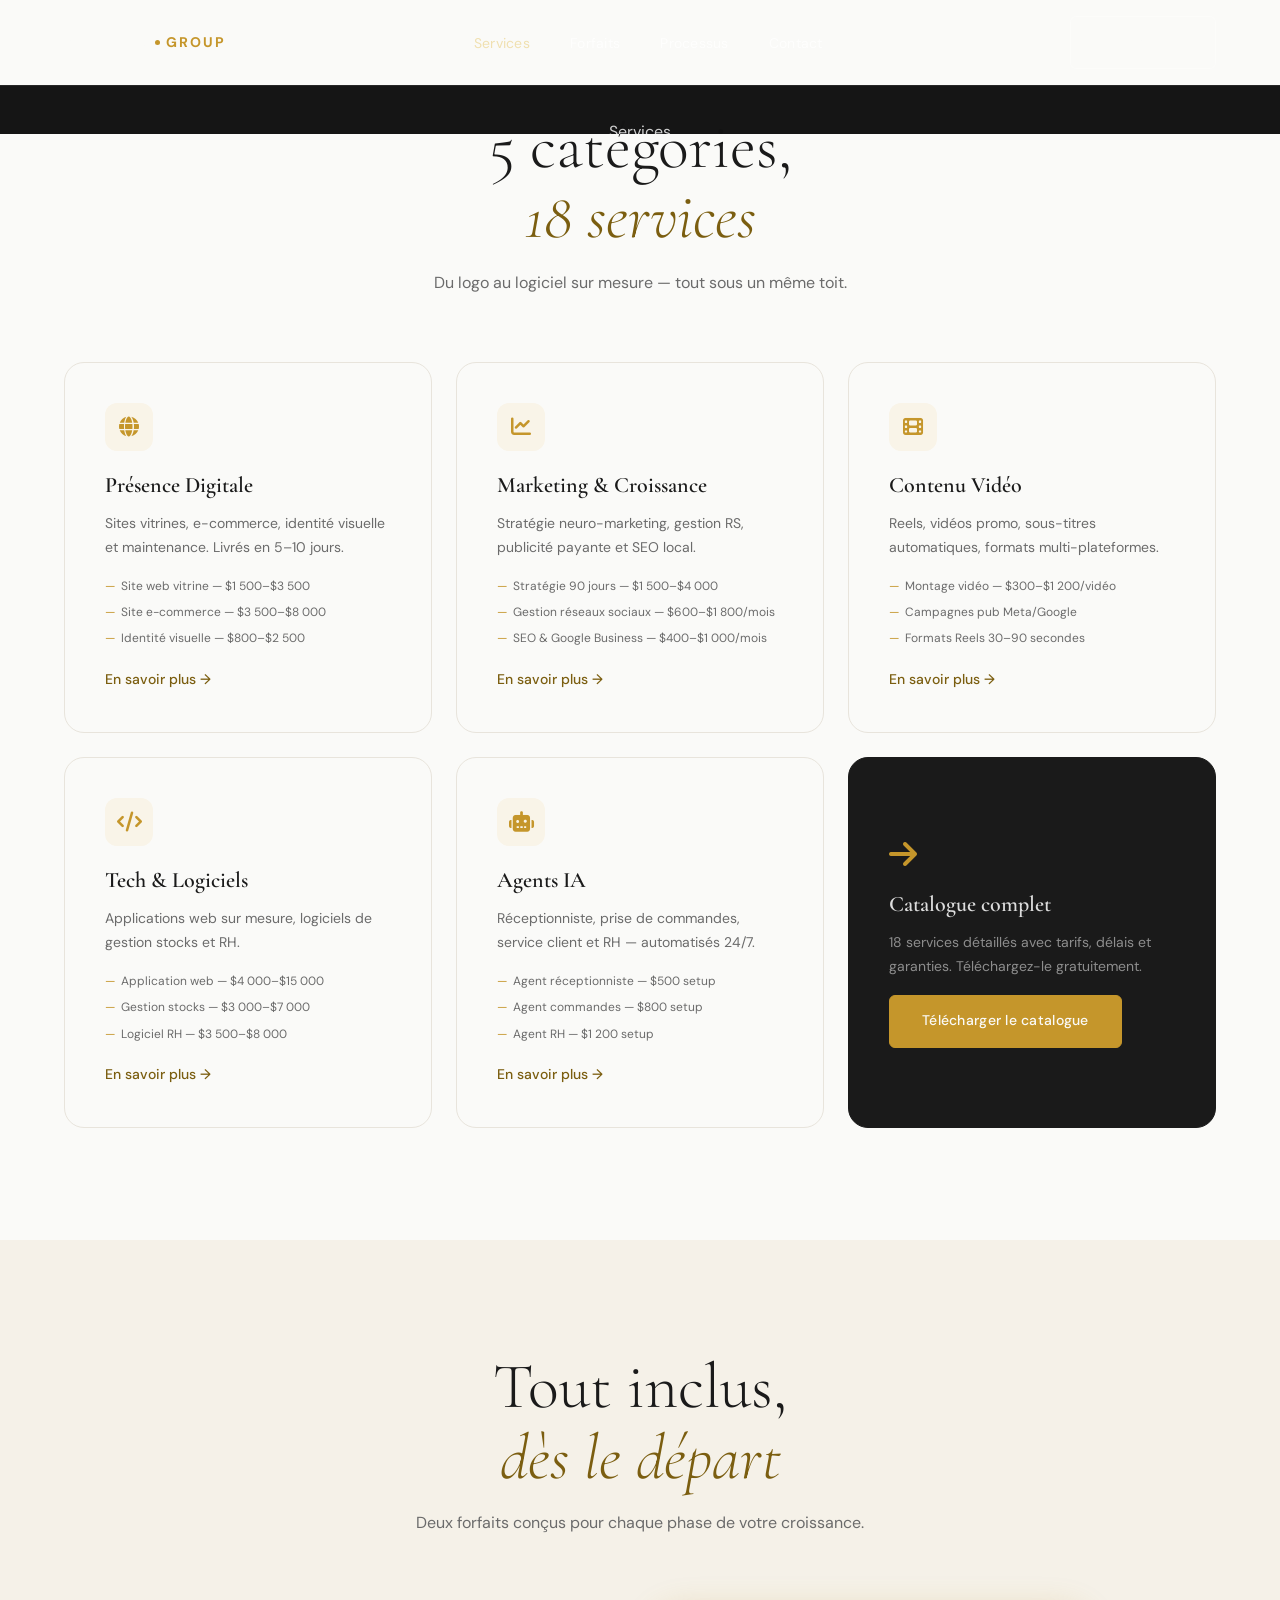
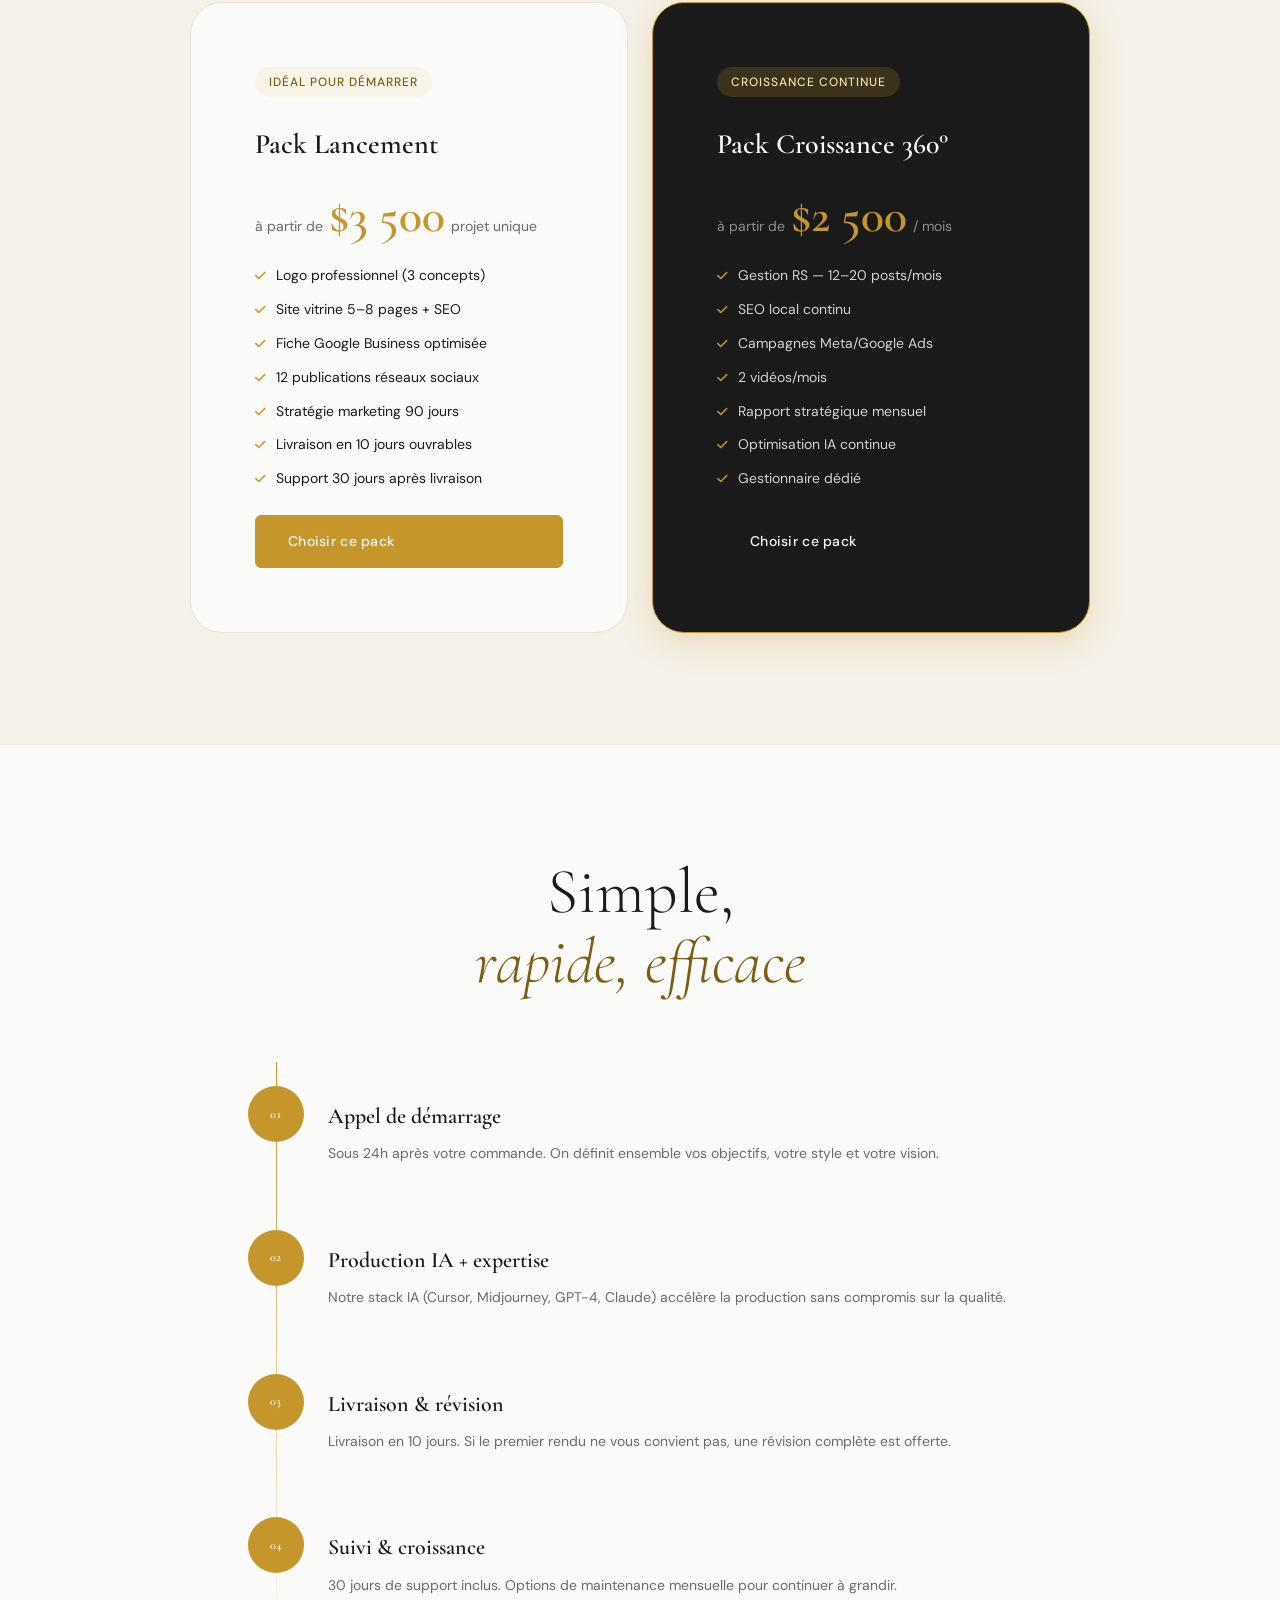
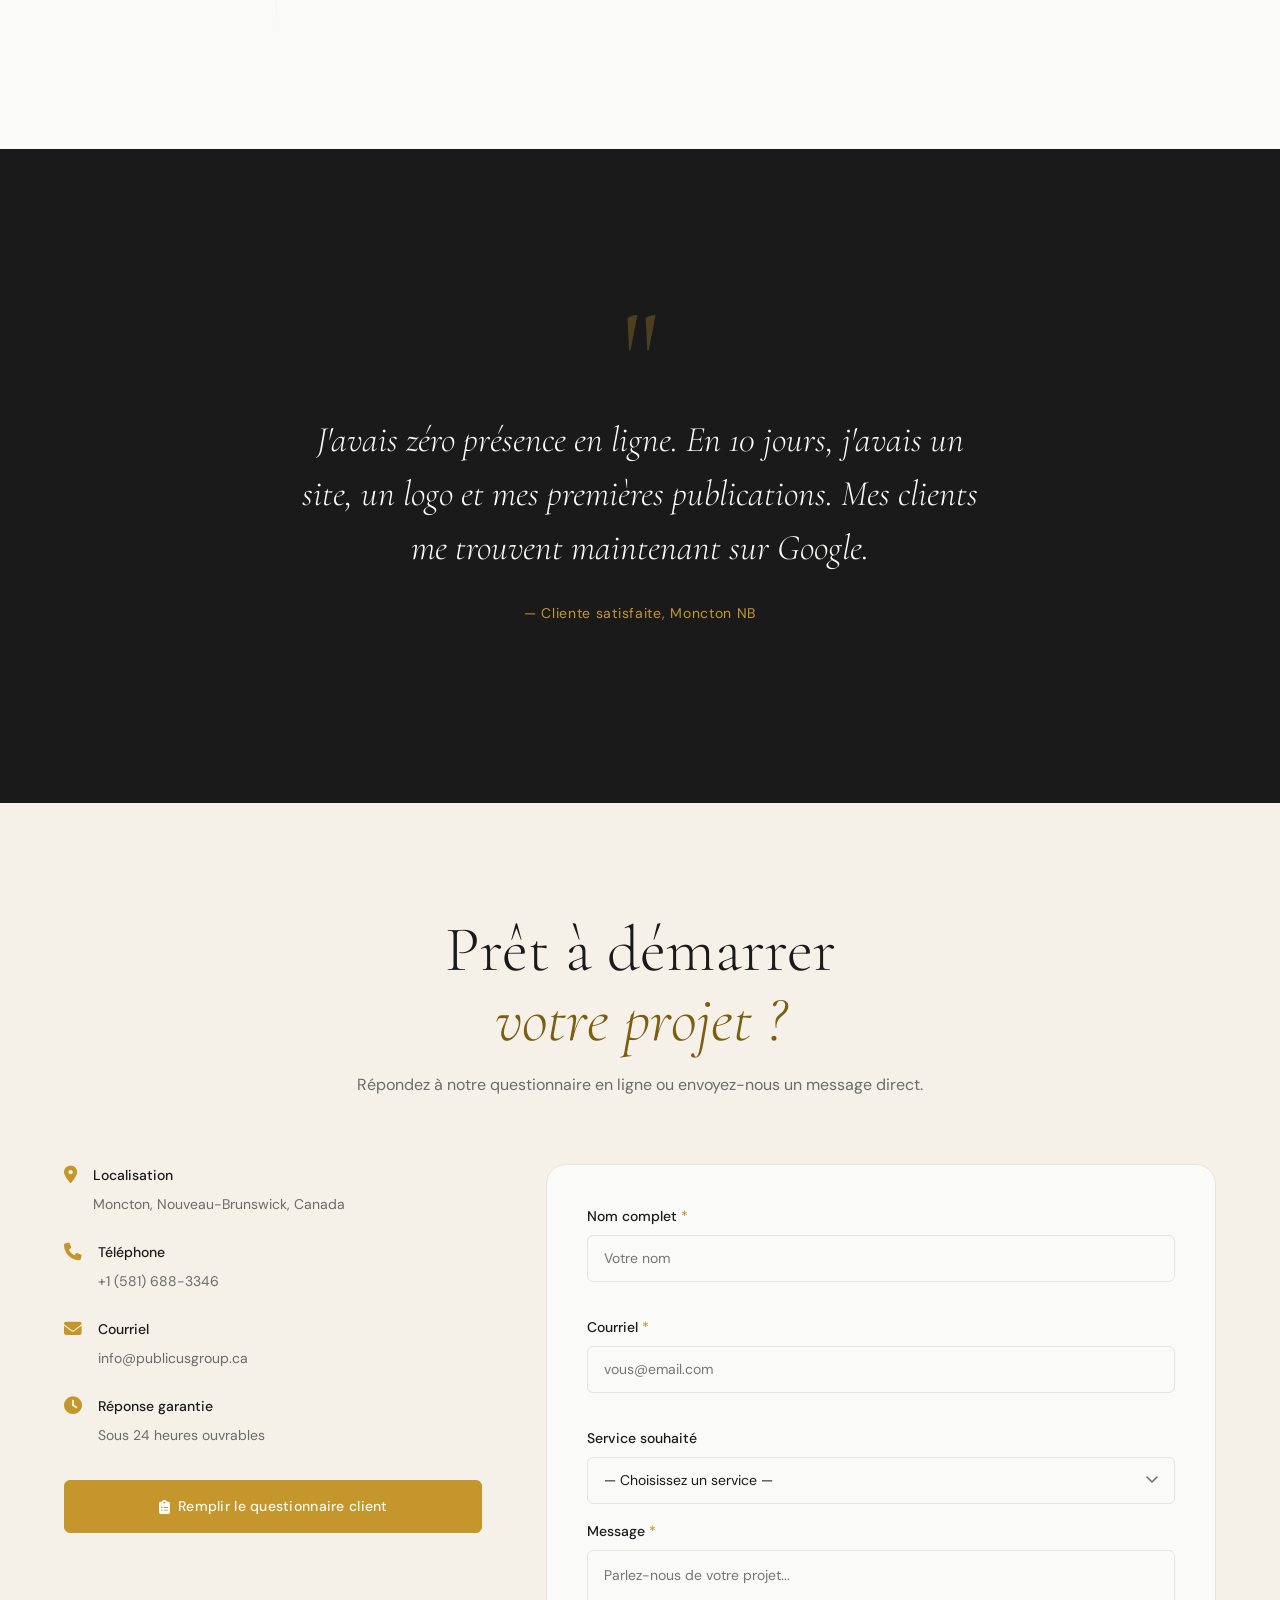
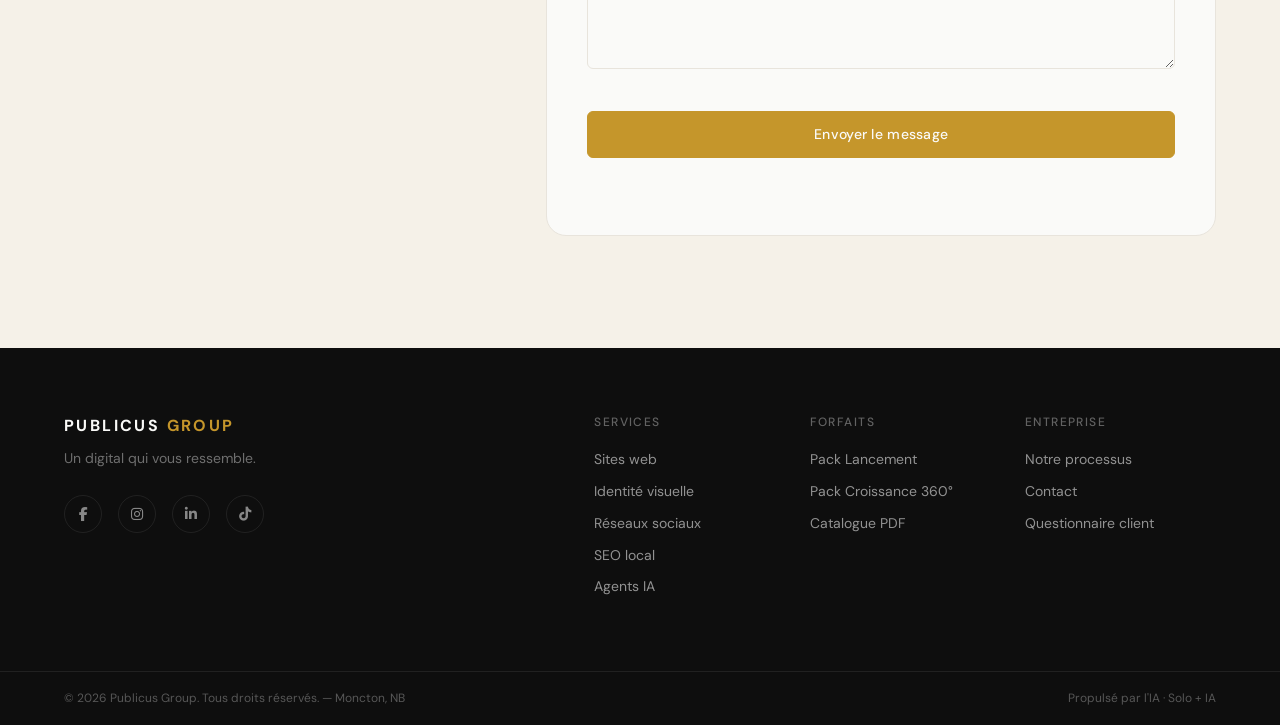
==== commit c1a2e85f: "Suppression section hero" ====
--- a/index.html
+++ b/index.html
@@ -73,53 +73,7 @@
 
   <main>
 
-    <!-- ══════════════════════════════════════
-         HERO
-    ══════════════════════════════════════ -->
-    <section class="hero" id="hero" aria-labelledby="hero-title">
-      <div class="hero__bg" aria-hidden="true">
-        <div class="hero__orb hero__orb--1"></div>
-        <div class="hero__orb hero__orb--2"></div>
-        <div class="hero__orb hero__orb--3"></div>
-        <div class="hero__grid"></div>
-      </div>
-
-      <div class="container hero__content">
-        <div class="hero__badge animate-fade-up">Moncton, Nouveau-Brunswick</div>
-        <h1 class="hero__title animate-fade-up" id="hero-title" style="animation-delay:.1s">
-          Un digital<br />
-          <em>qui vous ressemble</em>
-        </h1>
-        <p class="hero__sub animate-fade-up" style="animation-delay:.2s">
-          Agence digitale complète propulsée par l'IA. Sites web, branding, réseaux sociaux,<br class="desktop-only" />
-          SEO et agents IA — livrés à la vitesse d'une startup, avec la qualité d'une agence.
-        </p>
-        <div class="hero__actions animate-fade-up" style="animation-delay:.3s">
-          <a href="#contact" class="btn btn--gold" aria-label="Démarrer votre projet digital">Démarrer mon projet</a>
-          <a href="#services" class="btn btn--ghost" aria-label="Découvrir nos services">Voir les services →</a>
-        </div>
-        <div class="hero__stats animate-fade-up" style="animation-delay:.4s" aria-label="Chiffres clés">
-          <div class="hero__stat">
-            <span class="hero__stat-num">18</span>
-            <span class="hero__stat-label">Services</span>
-          </div>
-          <div class="hero__stat-divider" aria-hidden="true"></div>
-          <div class="hero__stat">
-            <span class="hero__stat-num">10</span>
-            <span class="hero__stat-label">Jours max livraison</span>
-          </div>
-          <div class="hero__stat-divider" aria-hidden="true"></div>
-          <div class="hero__stat">
-            <span class="hero__stat-num">95%</span>
-            <span class="hero__stat-label">Marge brute moyenne</span>
-          </div>
-        </div>
-      </div>
-
-      <a href="#services" class="hero__scroll" aria-label="Défiler vers les services">
-        <span class="hero__scroll-line"></span>
-      </a>
-    </section>
+    
 
     <!-- ══════════════════════════════════════
          SERVICES
@@ -127,7 +81,7 @@
     <section class="section services" id="services" aria-labelledby="services-title">
       <div class="container">
         <div class="section__header reveal">
-          <span class="section__badge">Ce que nous faisons</span>
+          
           <h2 class="section__title" id="services-title">5 catégories,<br /><em>18 services</em></h2>
           <p class="section__sub">Du logo au logiciel sur mesure — tout sous un même toit.</p>
         </div>
@@ -224,7 +178,7 @@
     <section class="section packs" id="packs" aria-labelledby="packs-title">
       <div class="container">
         <div class="section__header reveal">
-          <span class="section__badge">Forfaits groupés</span>
+          
           <h2 class="section__title" id="packs-title">Tout inclus,<br /><em>dès le départ</em></h2>
           <p class="section__sub">Deux forfaits conçus pour chaque phase de votre croissance.</p>
         </div>
@@ -281,7 +235,7 @@
     <section class="section process" id="process" aria-labelledby="process-title">
       <div class="container">
         <div class="section__header reveal">
-          <span class="section__badge">Comment ça fonctionne</span>
+          
           <h2 class="section__title" id="process-title">Simple,<br /><em>rapide, efficace</em></h2>
         </div>
 
@@ -339,7 +293,7 @@
     <section class="section contact" id="contact" aria-labelledby="contact-title">
       <div class="container">
         <div class="section__header reveal">
-          <span class="section__badge">Parlons-en</span>
+          
           <h2 class="section__title" id="contact-title">Prêt à démarrer<br /><em>votre projet ?</em></h2>
           <p class="section__sub">Répondez à notre questionnaire en ligne ou envoyez-nous un message direct.</p>
         </div>
--- a/style.css
+++ b/style.css
@@ -214,8 +214,7 @@
 
 /* Classes d'animation au chargement de la page */
 .animate-fade-up {
-  opacity: 0;
-  animation: fadeUp 0.8s cubic-bezier(0.16,1,0.3,1) forwards;
+  animation: fadeUp 0.8s cubic-bezier(0.16,1,0.3,1) both;
 }
 
 /* ═══════════════════════════════════════════════════
@@ -358,7 +357,8 @@
 ═══════════════════════════════════════════════════ */
 .hero {
   position: relative;
-  min-height: 100vh;
+  min-height: 100svh;
+  height: auto;
   display: flex;
   align-items: center;
   background: var(--black);
@@ -410,7 +410,7 @@
 .hero__content {
   position: relative;
   z-index: 1;
-  padding-top: 8rem;
+  padding-top: 10rem;
   padding-bottom: 6rem;
   max-width: 900px;
 }
@@ -515,15 +515,10 @@
   text-align: center;
   max-width: 680px;
   margin: 0 auto var(--space-xl);
+  background: transparent;
 }
 .section__badge {
-  display: inline-block;
-  font-size: var(--text-xs);
-  font-weight: 500;
-  letter-spacing: 0.15em;
-  text-transform: uppercase;
-  color: var(--gold);
-  margin-bottom: var(--space-sm);
+  display: none;
 }
 .section__title {
   font-family: var(--font-display);
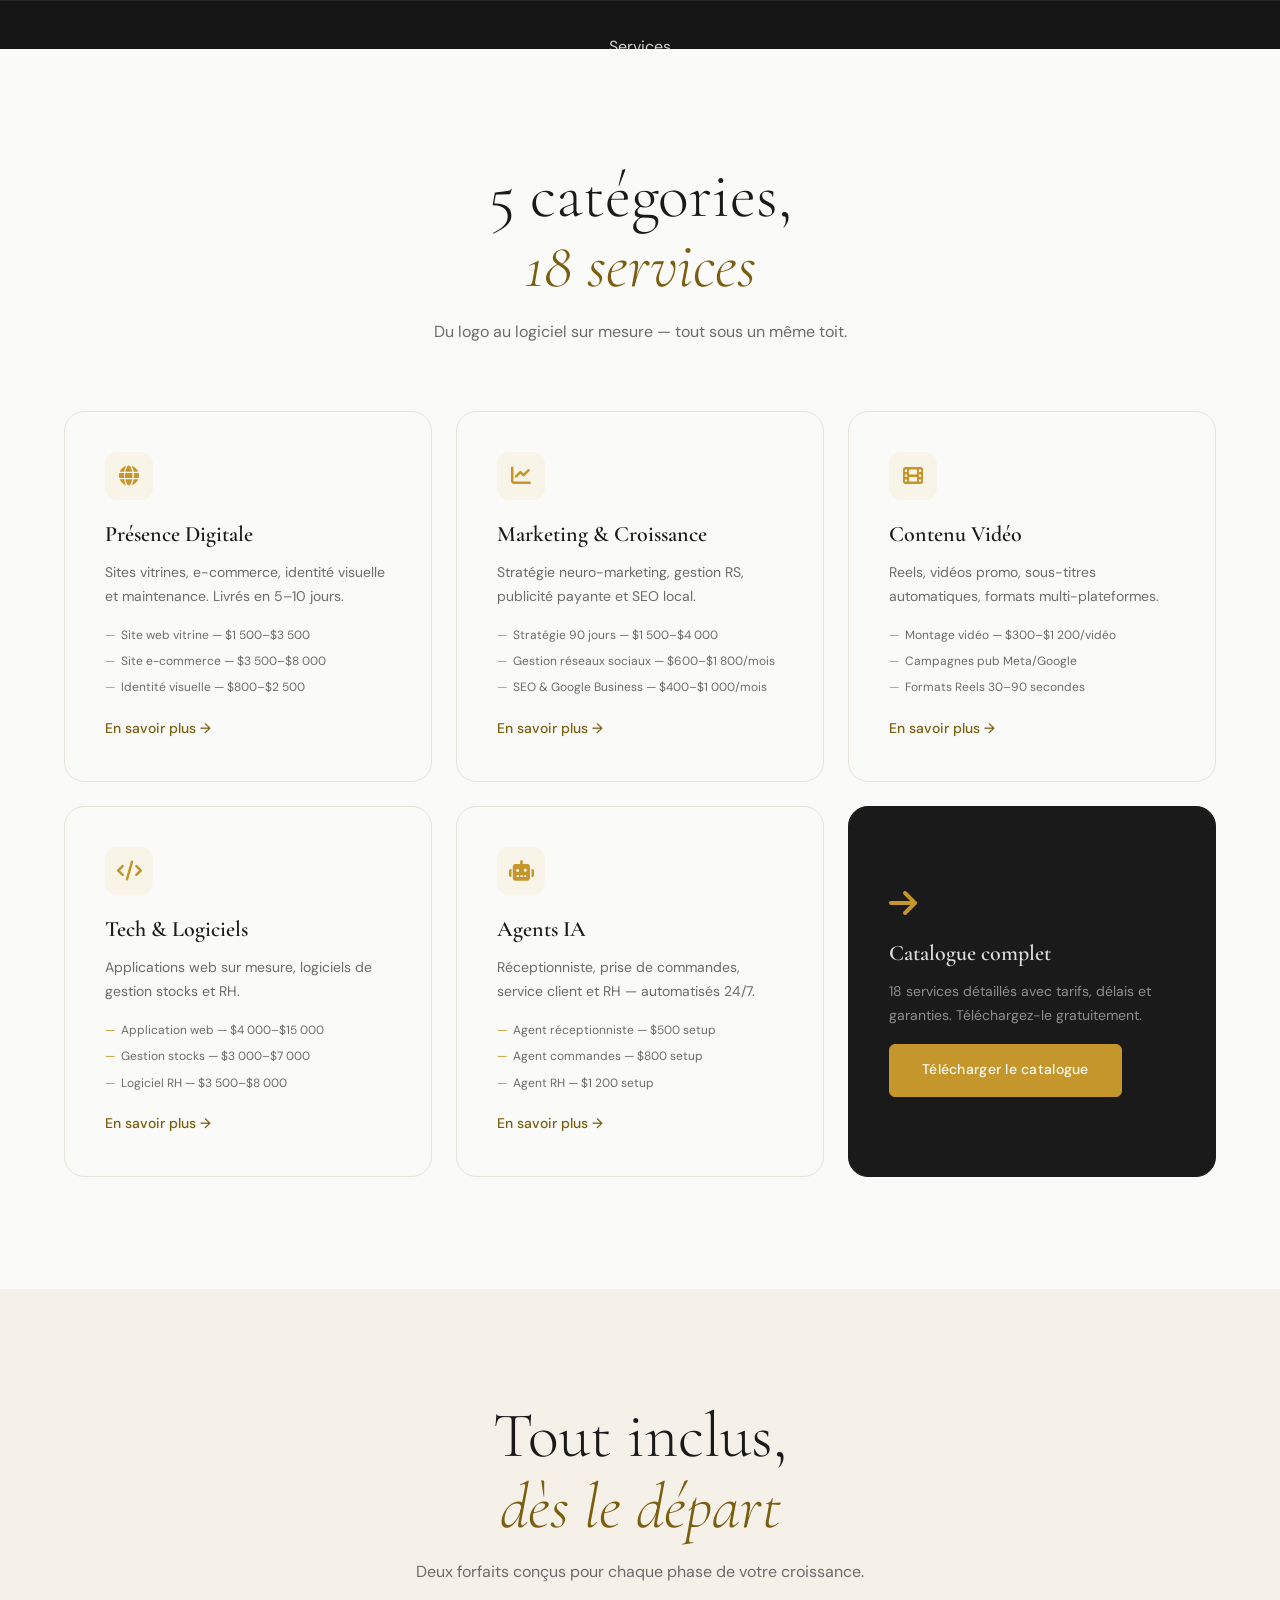
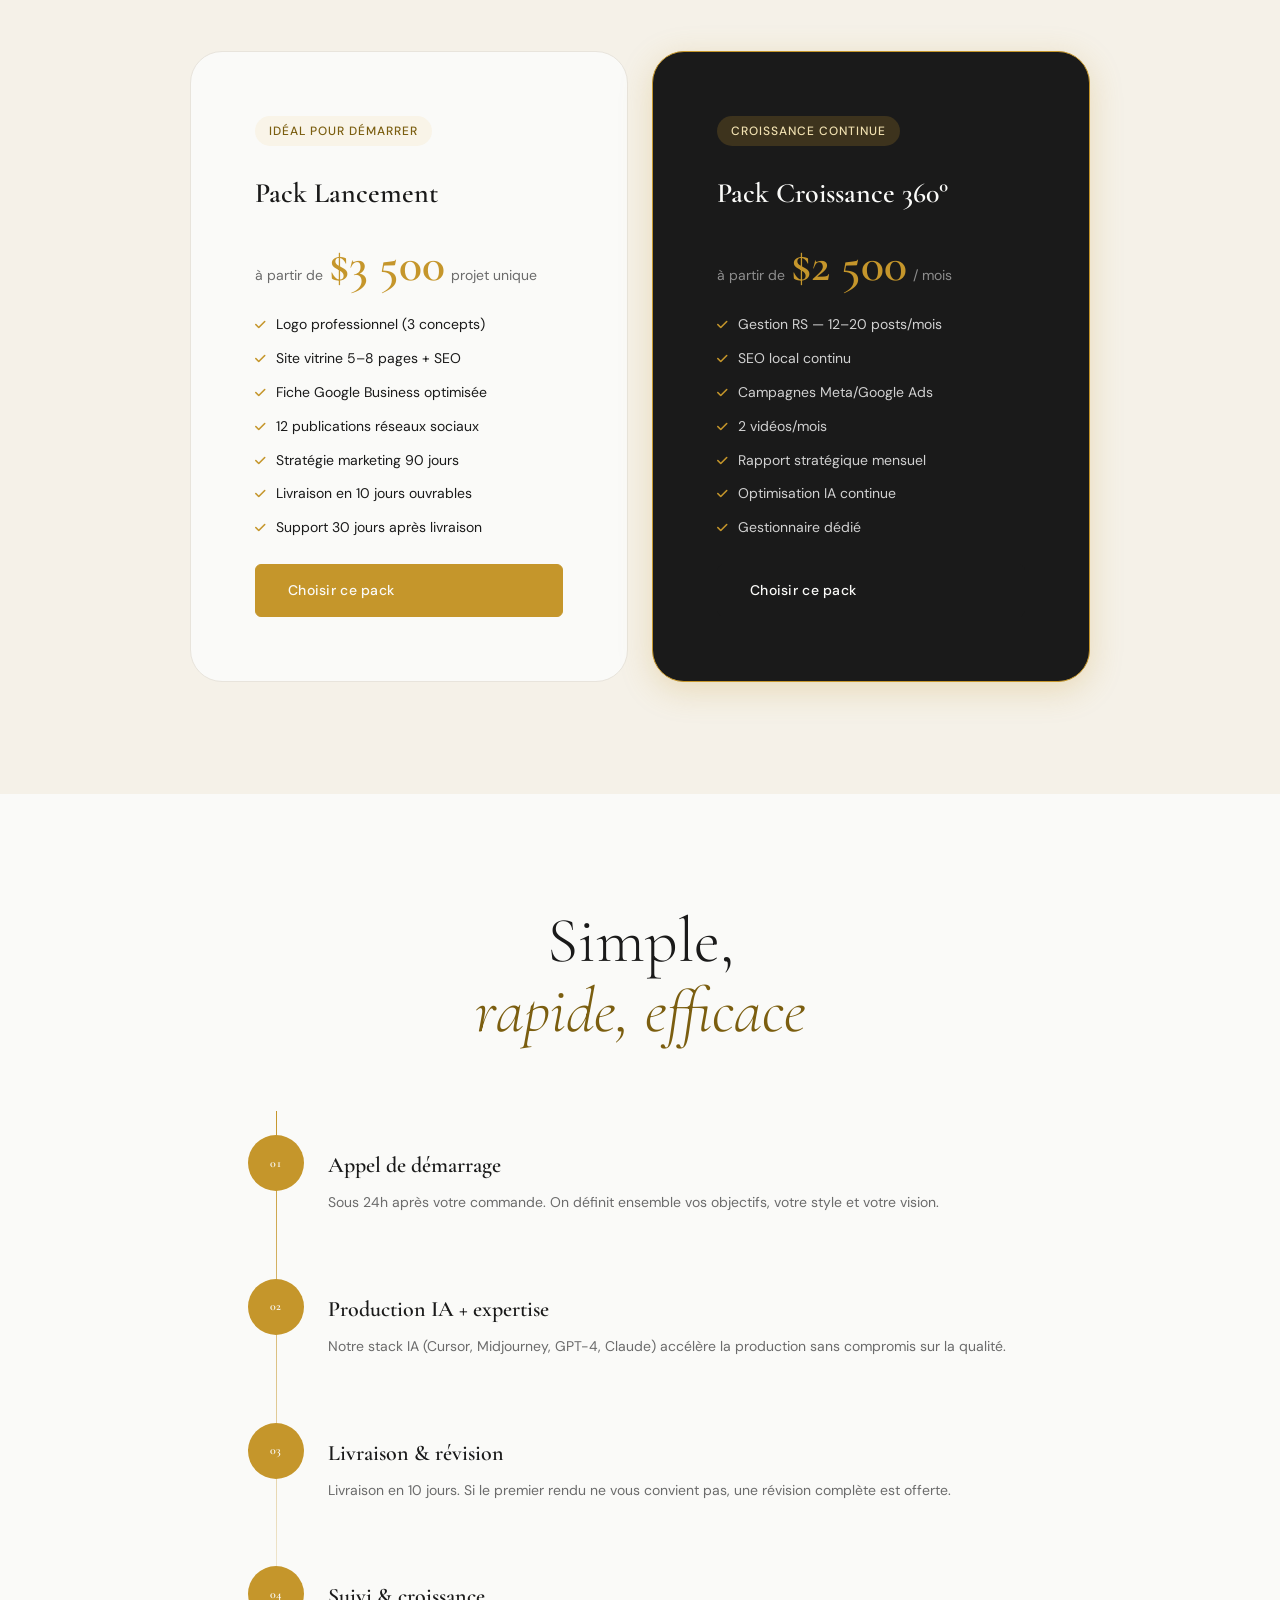
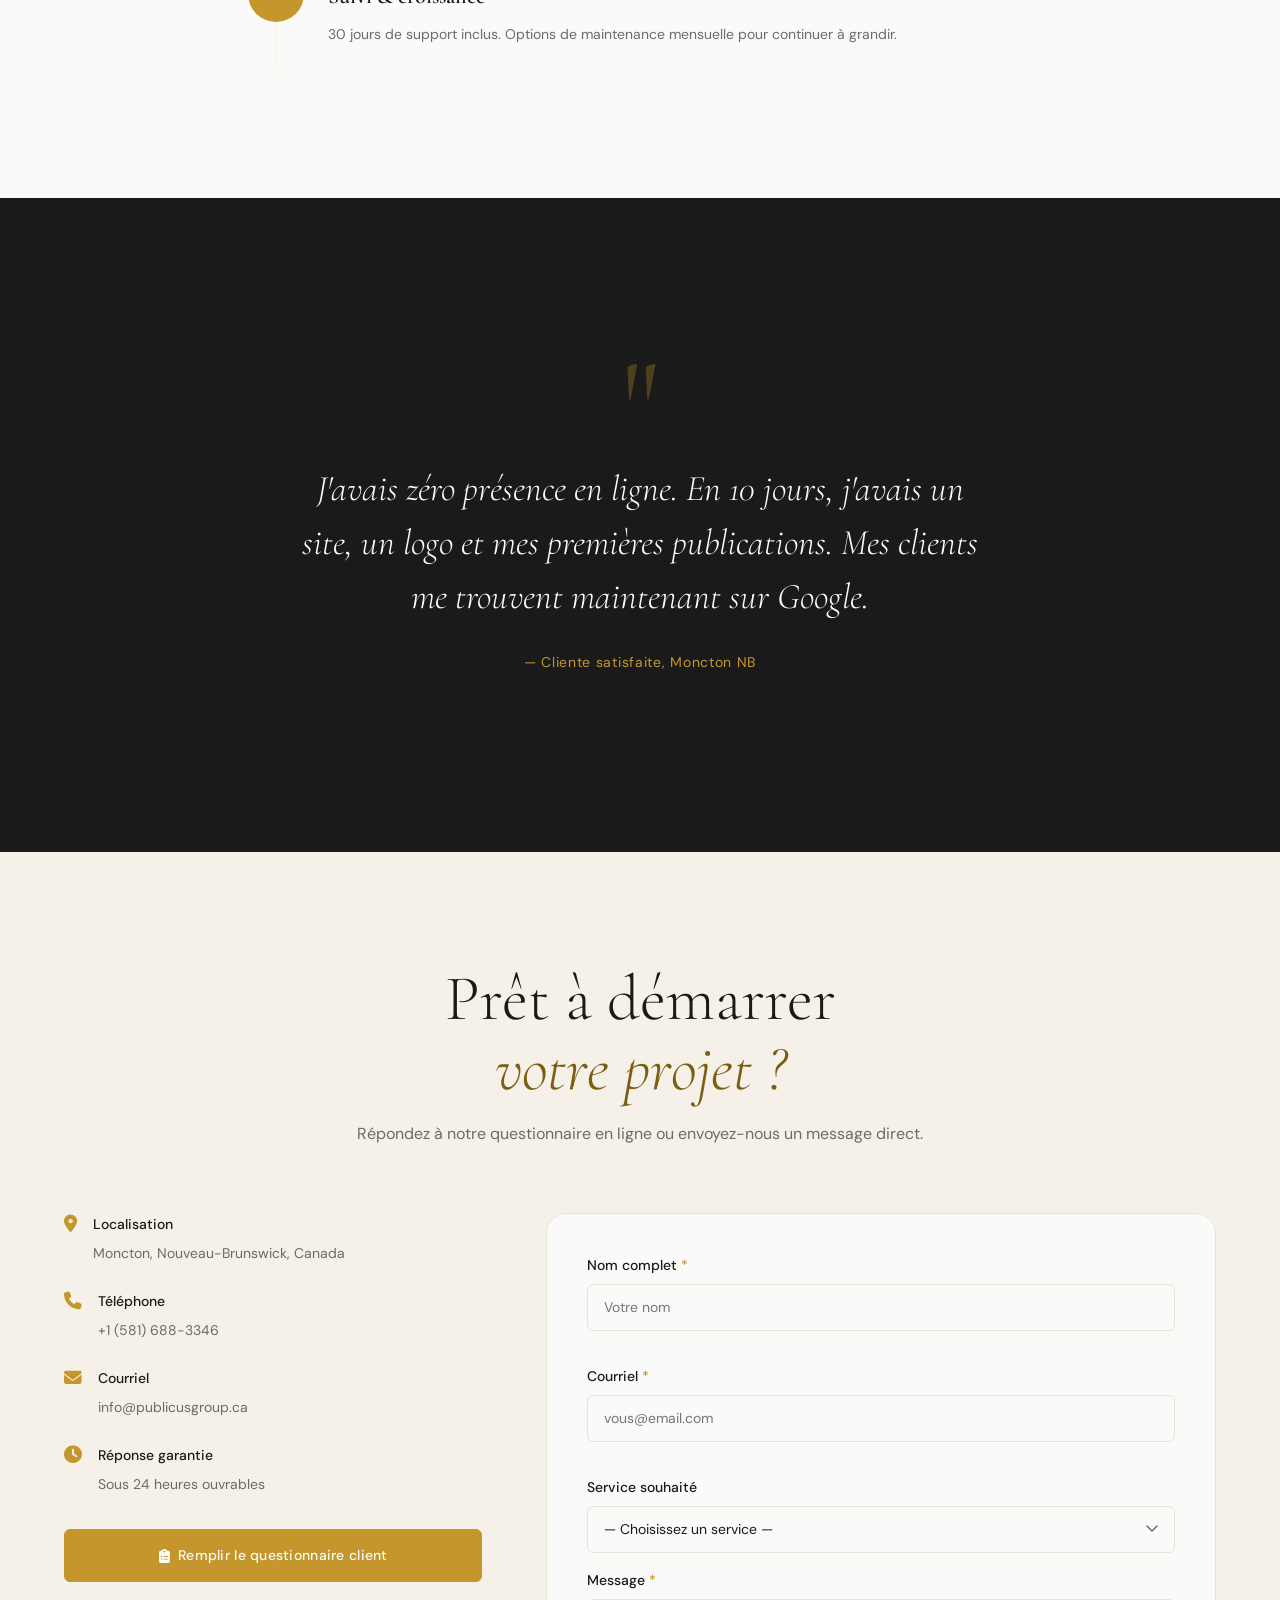
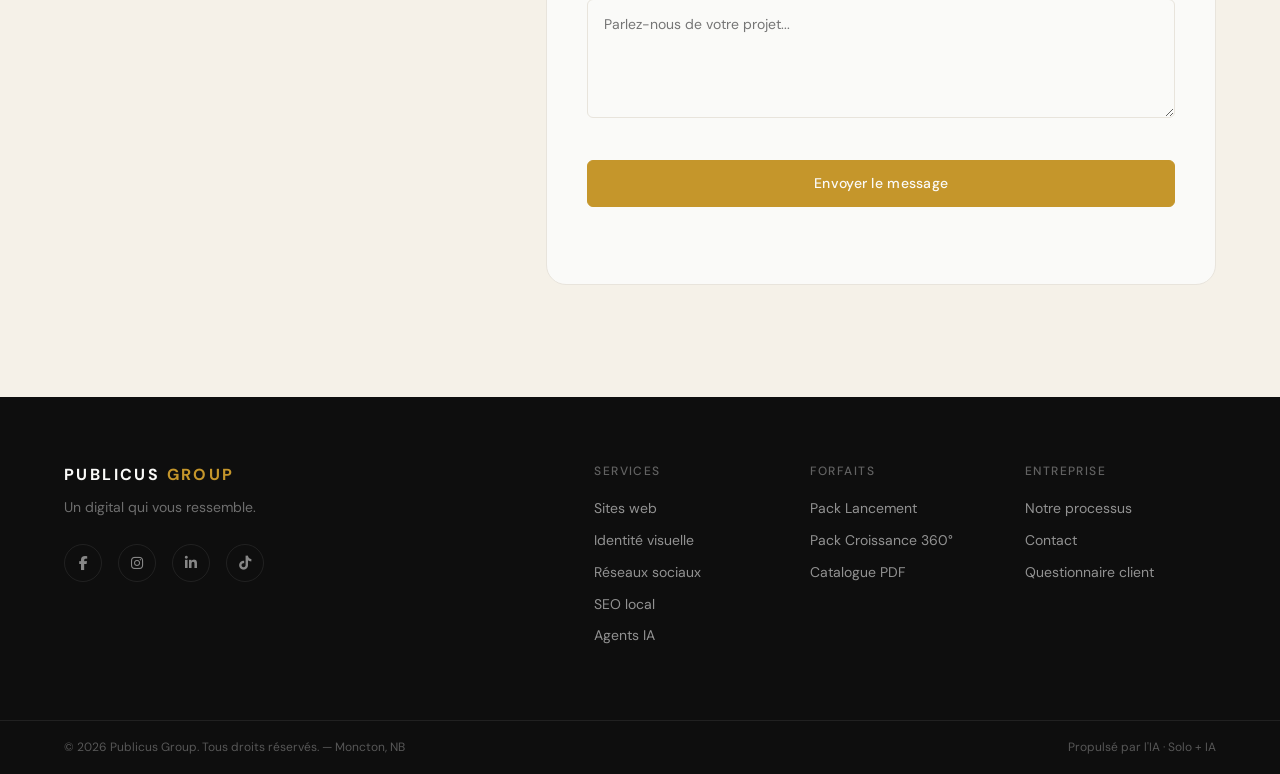
==== commit cb261fb3: "Suppression header" ====
--- a/index.html
+++ b/index.html
@@ -34,33 +34,7 @@
 </head>
 <body>
 
-  <!-- ══════════════════════════════════════
-       HEADER / NAV
-  ══════════════════════════════════════ -->
-  <header class="header" id="header" role="banner">
-    <nav class="nav" aria-label="Navigation principale">
-      <a href="#hero" class="nav__logo" aria-label="Publicus Group — Accueil">
-        <span class="nav__logo-text">PUBLICUS</span>
-        <span class="nav__logo-dot"></span>
-        <span class="nav__logo-sub">GROUP</span>
-      </a>
-
-      <ul class="nav__links" role="list">
-        <li><a href="#services" class="nav__link" aria-label="Voir nos services">Services</a></li>
-        <li><a href="#packs" class="nav__link" aria-label="Voir nos forfaits">Forfaits</a></li>
-        <li><a href="#process" class="nav__link" aria-label="Notre processus">Processus</a></li>
-        <li><a href="#contact" class="nav__link" aria-label="Nous contacter">Contact</a></li>
-      </ul>
-
-      <a href="#contact" class="btn btn--outline nav__cta" aria-label="Démarrer votre projet">
-        Démarrer →
-      </a>
-
-      <button class="nav__burger" id="navBurger" aria-label="Ouvrir le menu" aria-expanded="false" aria-controls="navLinks">
-        <span></span><span></span><span></span>
-      </button>
-    </nav>
-
+ 
     <!-- Mobile menu -->
     <div class="nav__mobile" id="navLinks" aria-hidden="true">
       <a href="#services" class="nav__mobile-link">Services</a>
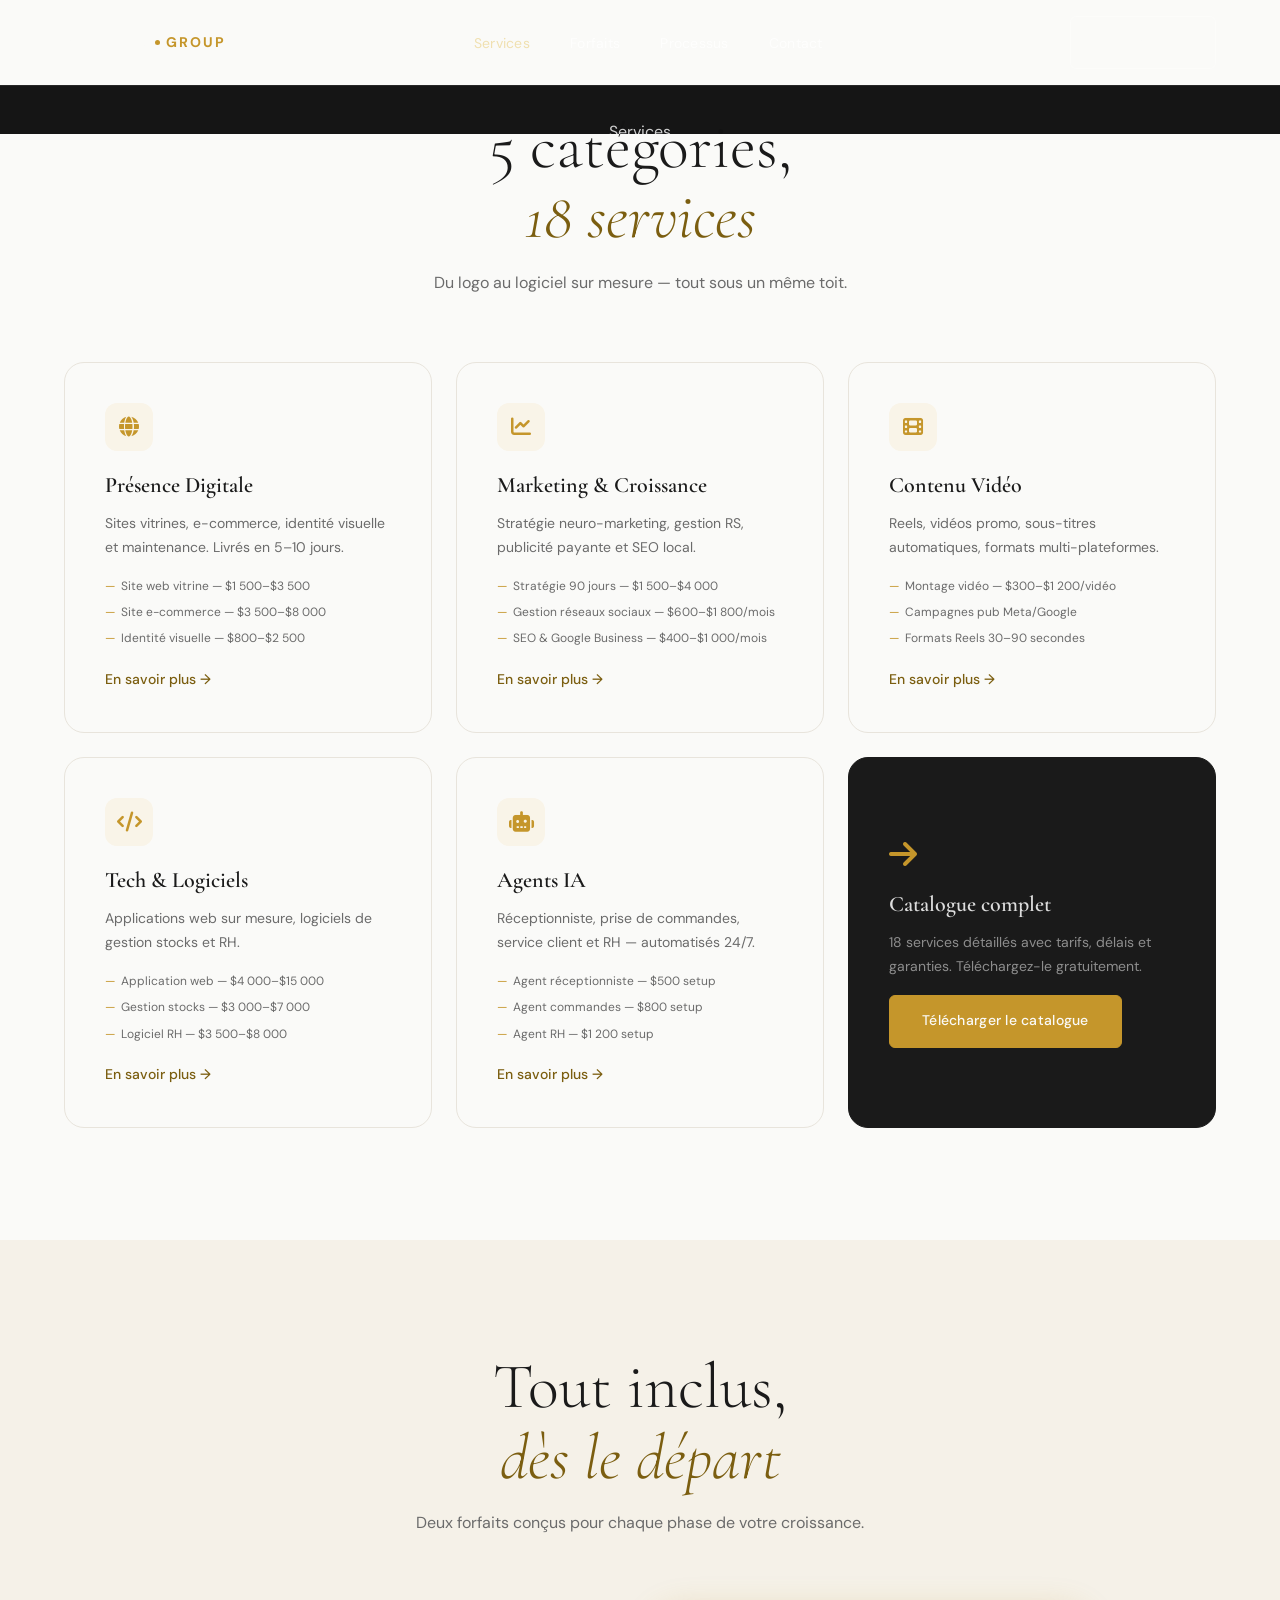
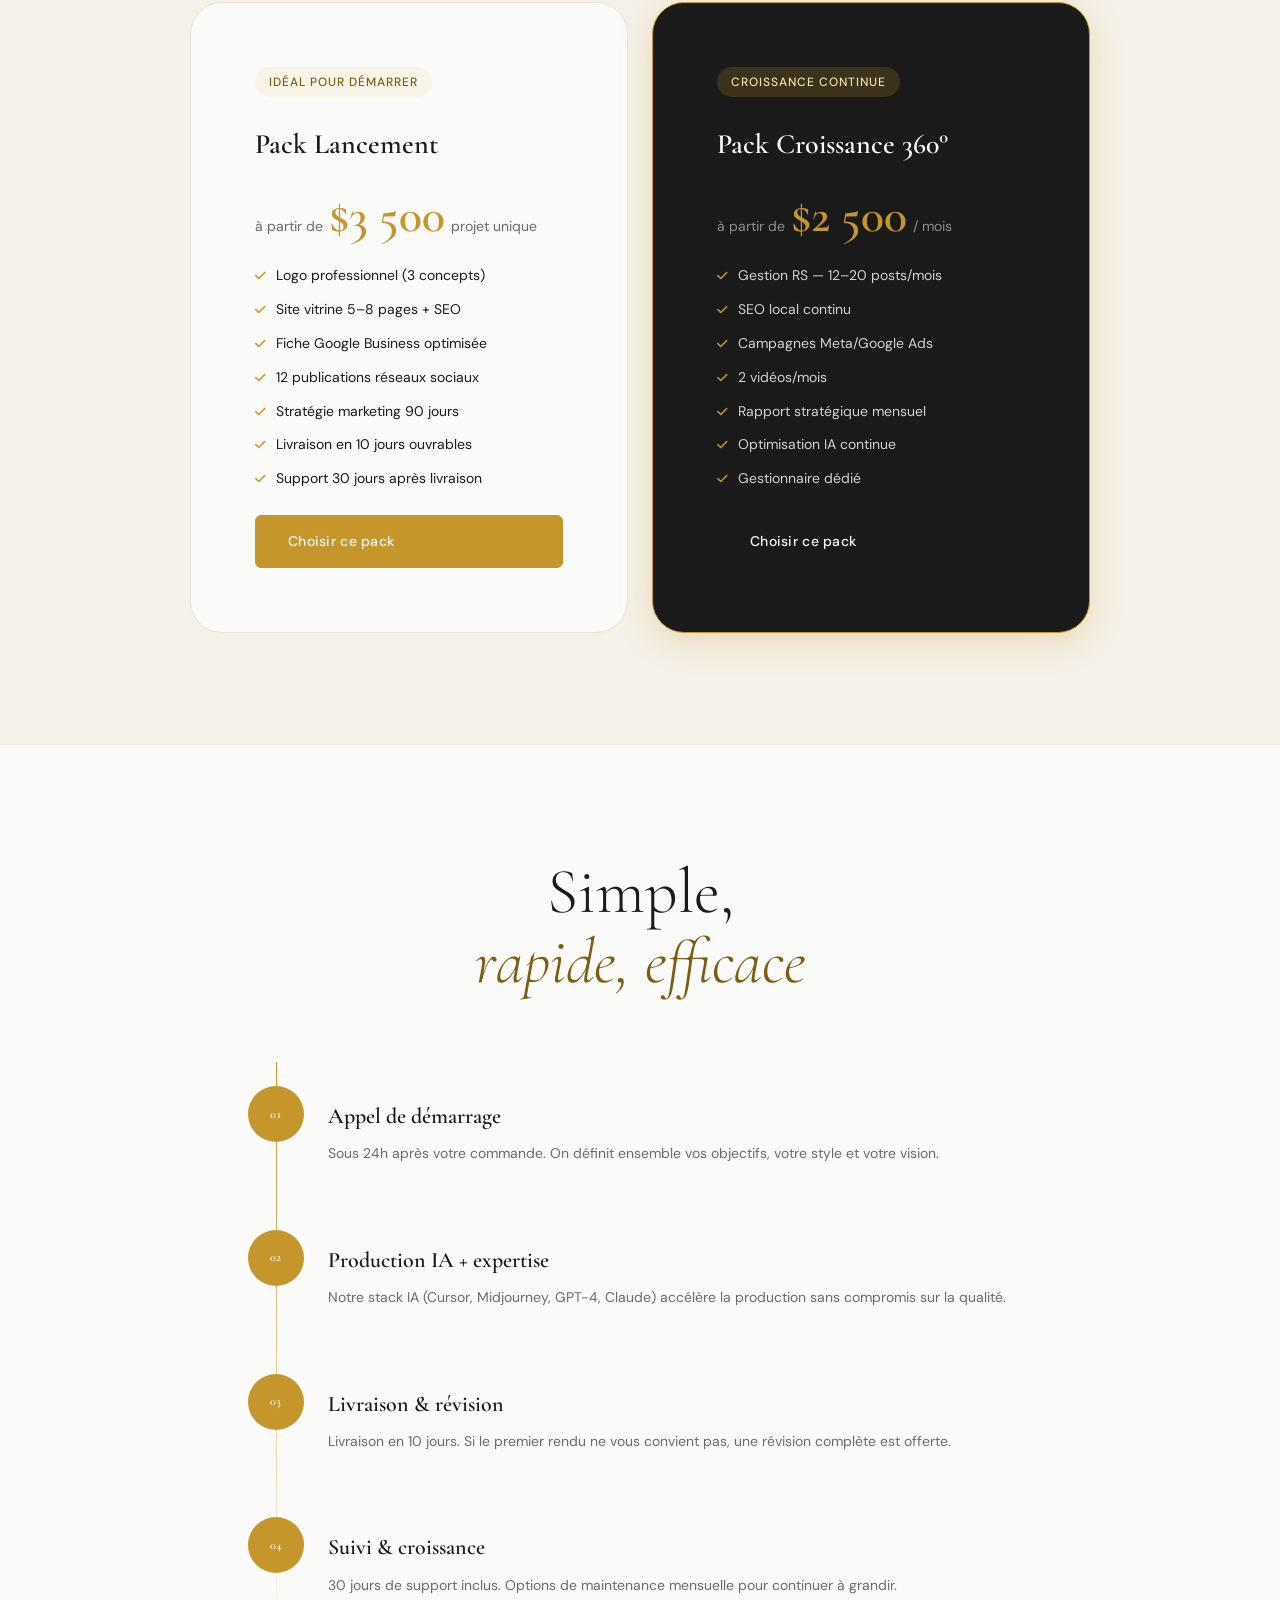
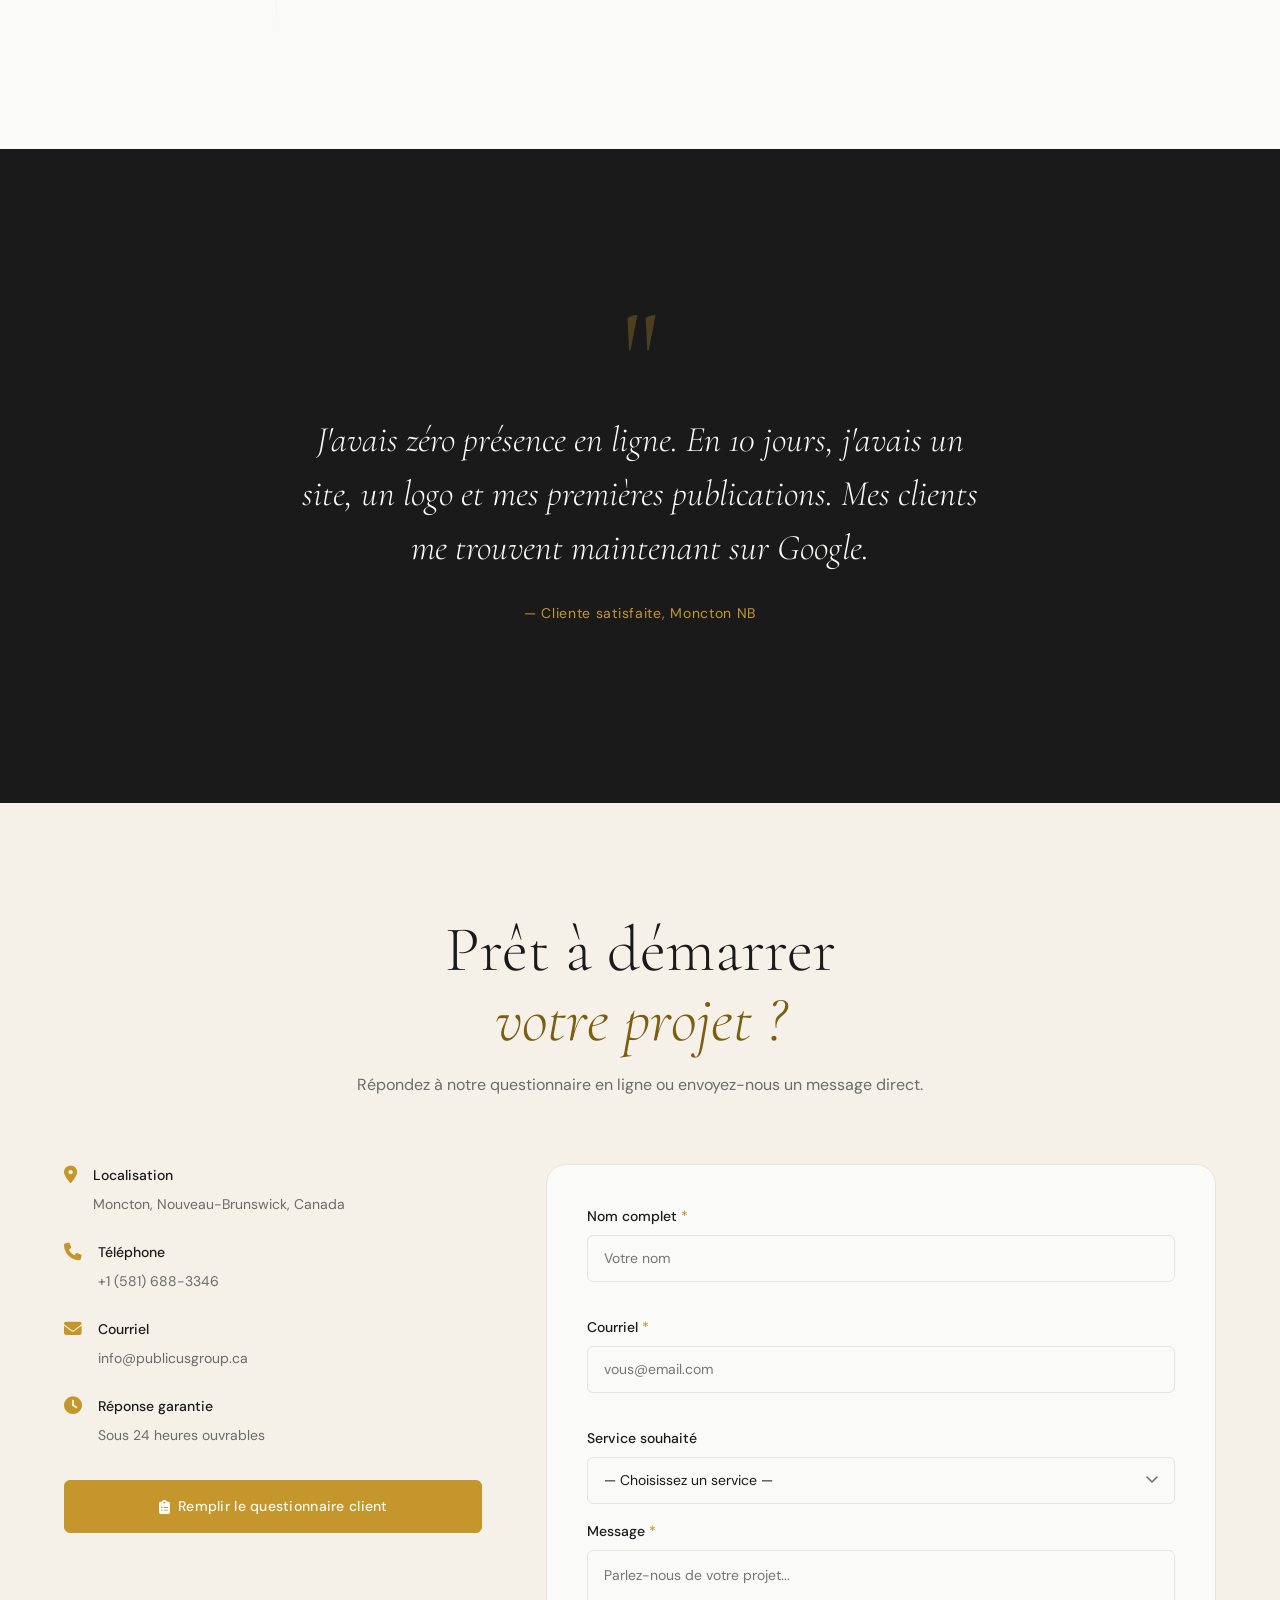
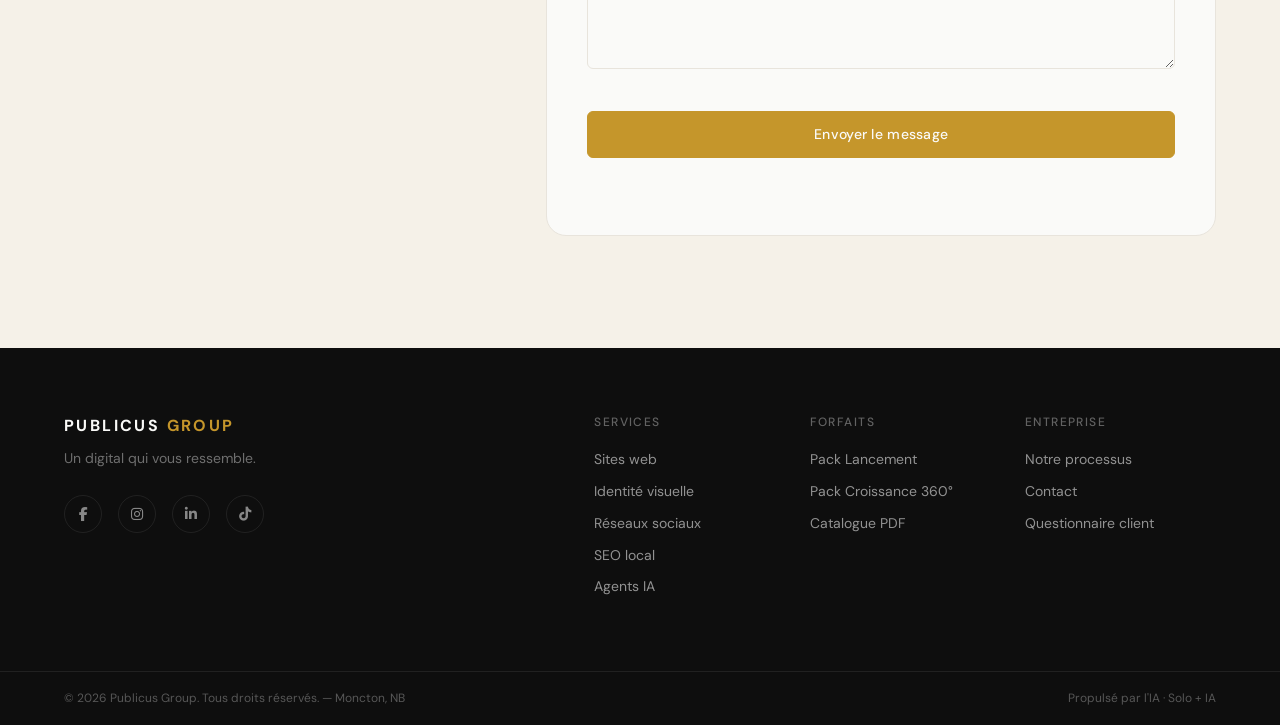
==== commit 1eb71b01: "Suppression header" ====
--- a/index.html
+++ b/index.html
@@ -34,7 +34,33 @@
 </head>
 <body>
 
- 
+  <!-- ══════════════════════════════════════
+       HEADER / NAV
+  ══════════════════════════════════════ -->
+  <header class="header" id="header" role="banner">
+    <nav class="nav" aria-label="Navigation principale">
+      <a href="#hero" class="nav__logo" aria-label="Publicus Group — Accueil">
+        <span class="nav__logo-text">PUBLICUS</span>
+        <span class="nav__logo-dot"></span>
+        <span class="nav__logo-sub">GROUP</span>
+      </a>
+
+      <ul class="nav__links" role="list">
+        <li><a href="#services" class="nav__link" aria-label="Voir nos services">Services</a></li>
+        <li><a href="#packs" class="nav__link" aria-label="Voir nos forfaits">Forfaits</a></li>
+        <li><a href="#process" class="nav__link" aria-label="Notre processus">Processus</a></li>
+        <li><a href="#contact" class="nav__link" aria-label="Nous contacter">Contact</a></li>
+      </ul>
+
+      <a href="#contact" class="btn btn--outline nav__cta" aria-label="Démarrer votre projet">
+        Démarrer →
+      </a>
+
+      <button class="nav__burger" id="navBurger" aria-label="Ouvrir le menu" aria-expanded="false" aria-controls="navLinks">
+        <span></span><span></span><span></span>
+      </button>
+    </nav>
+
     <!-- Mobile menu -->
     <div class="nav__mobile" id="navLinks" aria-hidden="true">
       <a href="#services" class="nav__mobile-link">Services</a>
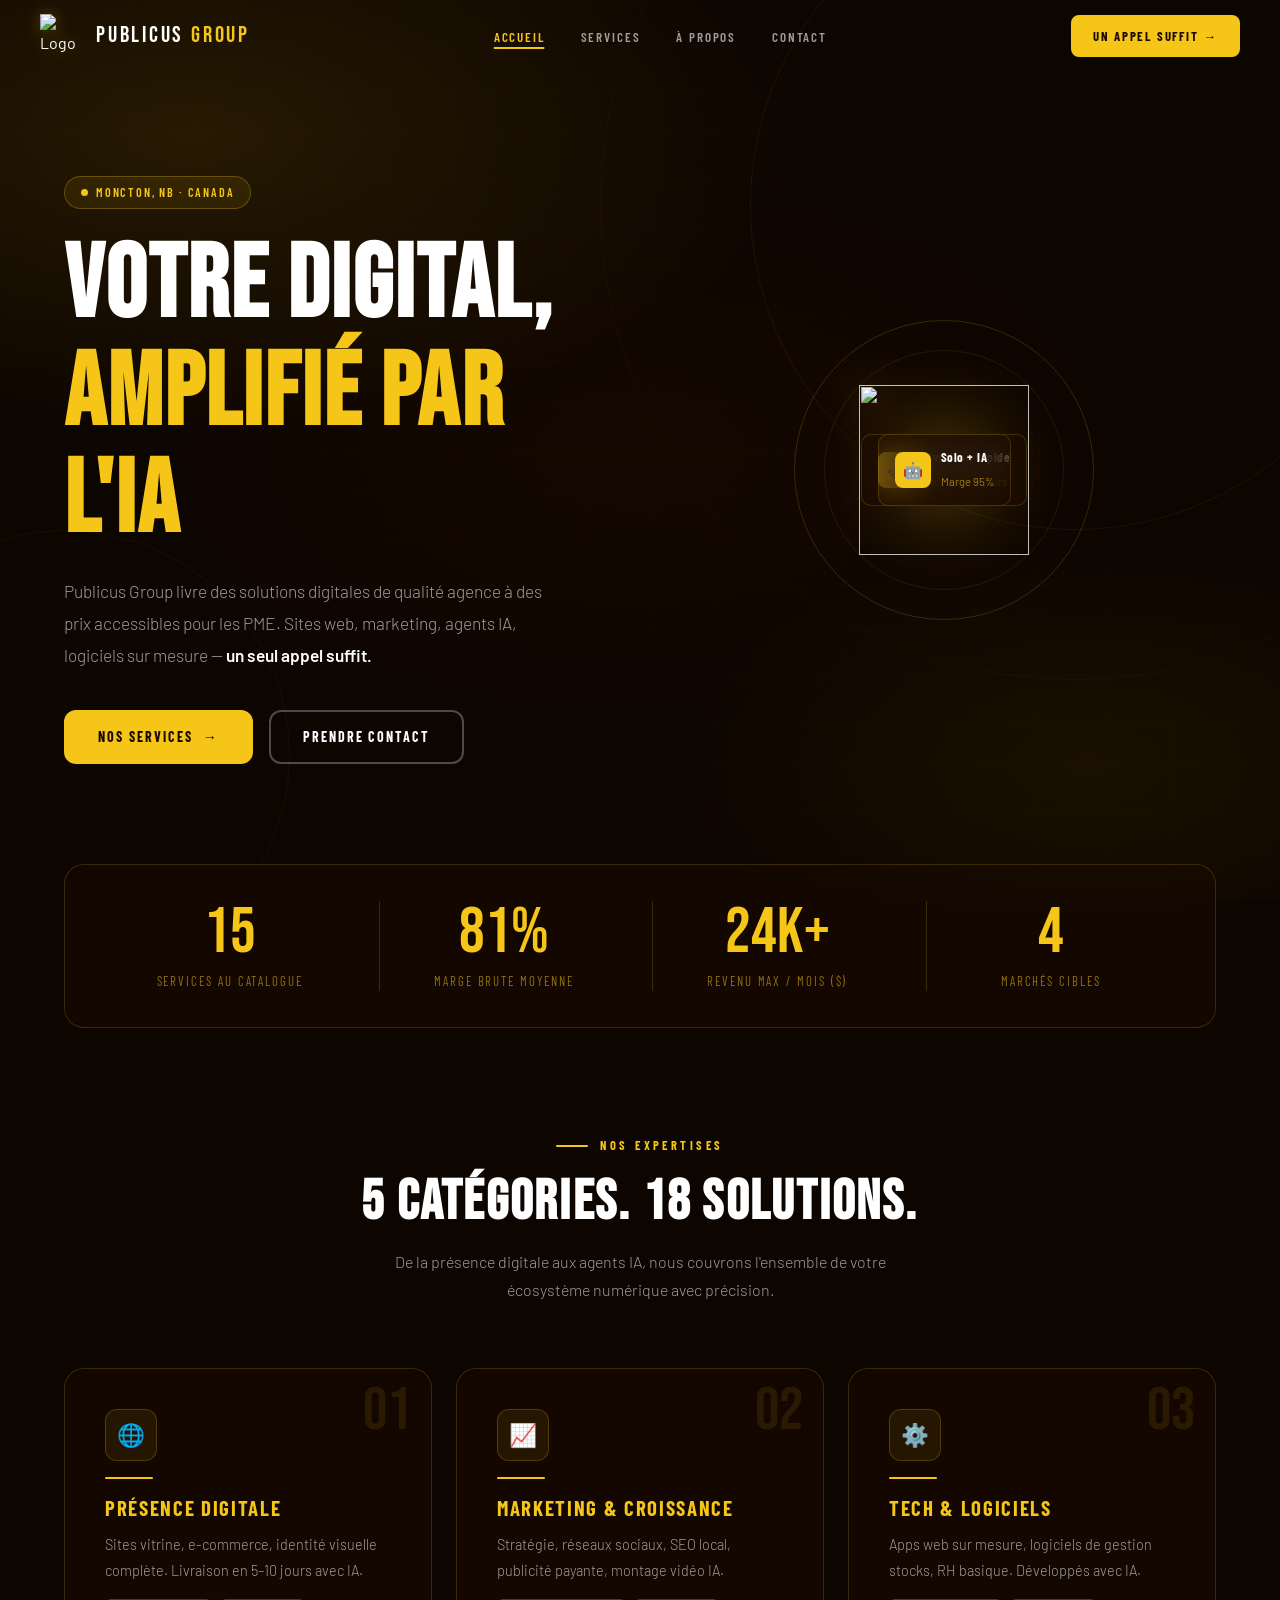
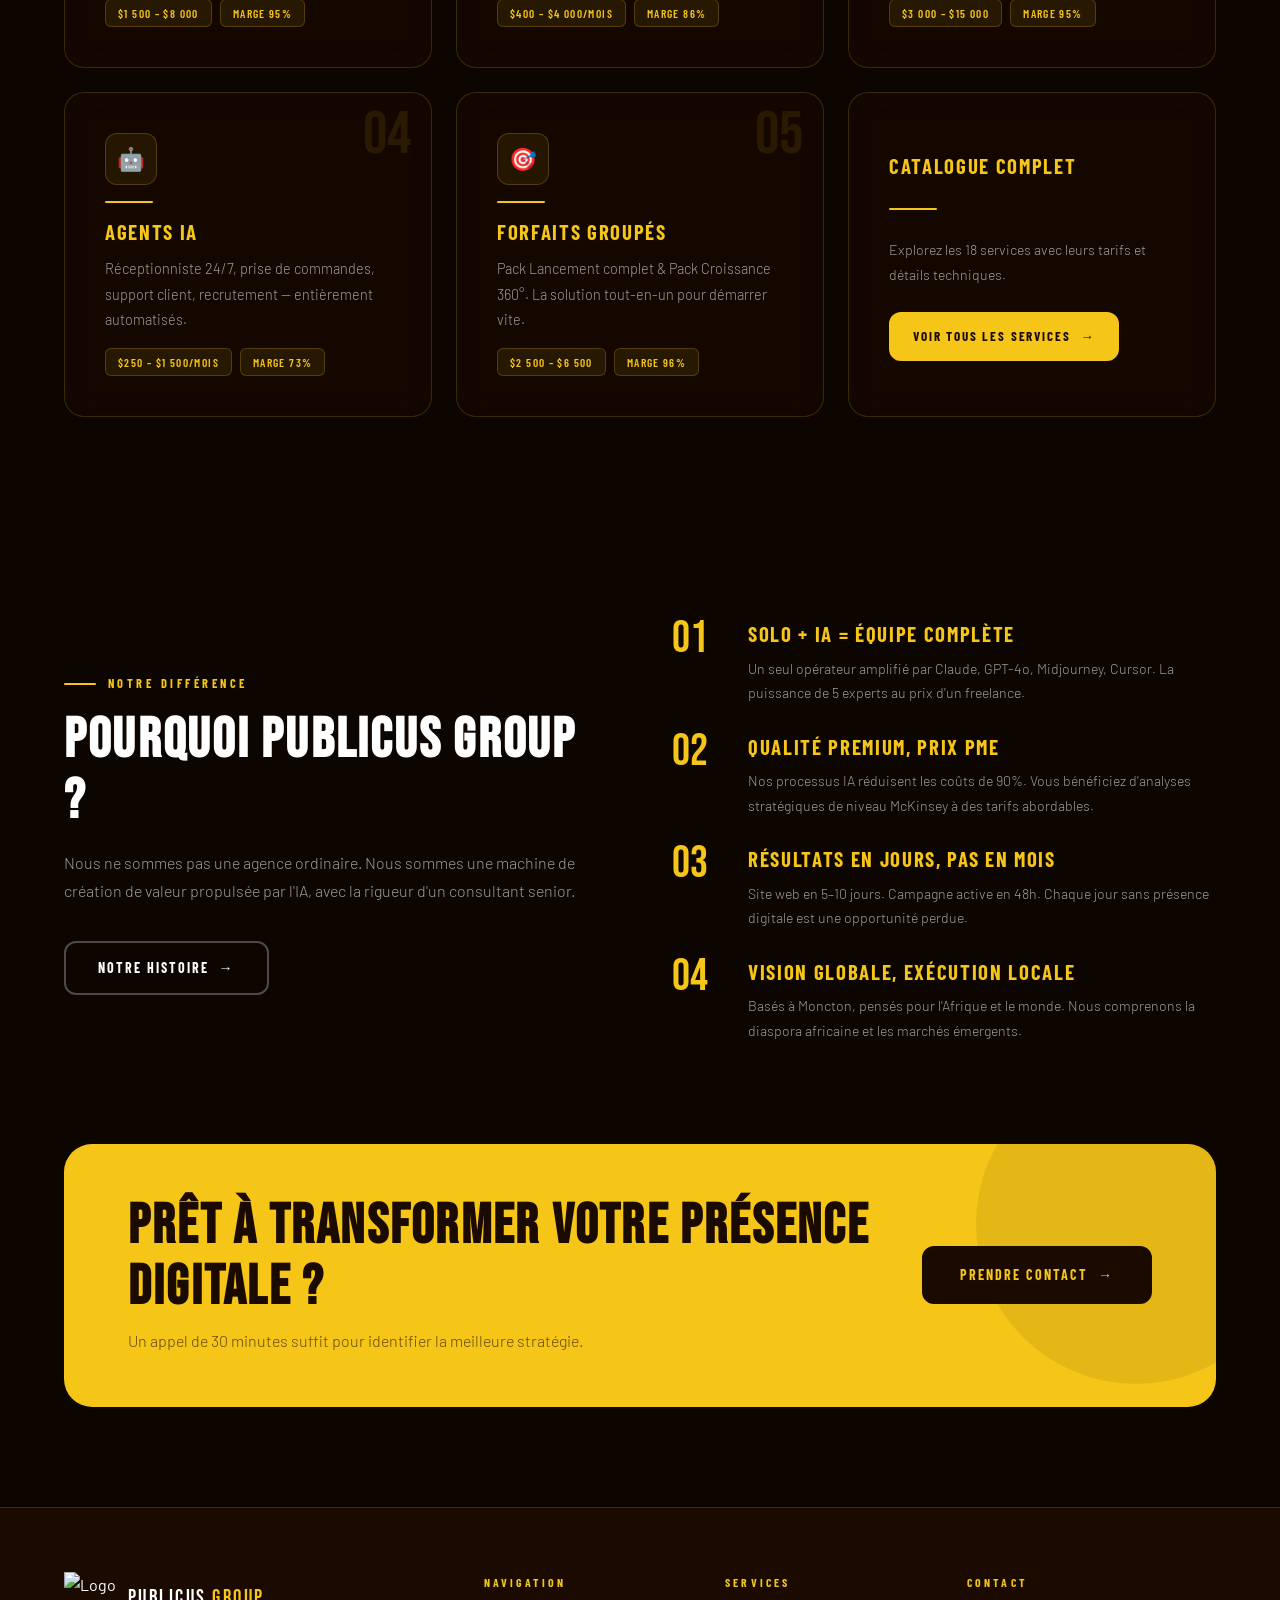
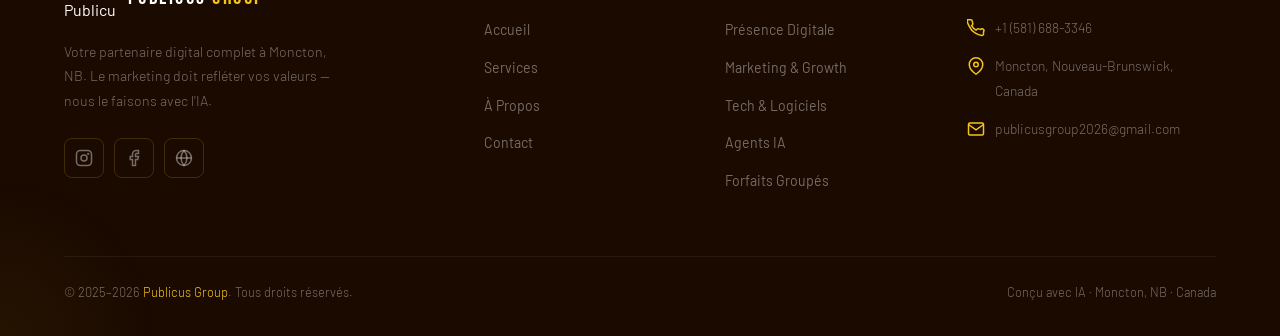
==== commit 7b65dabb: "Mis a jour premium" ====
--- a/index.html
+++ b/index.html
@@ -4,438 +4,834 @@
   <meta charset="UTF-8" />
   <meta name="viewport" content="width=device-width, initial-scale=1.0" />
 
-  <!-- SEO -->
-  <title>Publicus Group — Solutions Digitales Complètes | Moncton, NB</title>
-  <meta name="description" content="Publicus Group est votre agence digitale à Moncton, NB. Sites web, identité visuelle, gestion des réseaux sociaux, SEO, agents IA et stratégie marketing." />
-  <meta name="keywords" content="agence digitale Moncton, site web Nouveau-Brunswick, marketing digital, SEO local, réseaux sociaux, logo, stratégie marketing" />
-  <meta name="author" content="Publicus Group" />
-  <meta name="robots" content="index, follow" />
-
-  <!-- Open Graph -->
-  <meta property="og:title" content="Publicus Group — Solutions Digitales Complètes" />
-  <meta property="og:description" content="Agence digitale à Moncton, NB. Sites web, branding, réseaux sociaux, SEO et agents IA." />
-  <meta property="og:type" content="website" />
-  <meta property="og:url" content="https://publicusgroup.ca" />
-  <meta property="og:image" content="assets/og-image.jpg" />
+  <!-- ══════════════════════════════════════════════════
+       SEO — Balises uniques à cette page
+       ══════════════════════════════════════════════════ -->
+  <title>Publicus Group | Solutions Digitales Complètes — Moncton, NB</title>
+  <meta name="description"
+        content="Publicus Group est votre partenaire digital d'élite à Moncton, NB. Sites web, marketing IA, agents IA, logiciels sur mesure. Qualité agence, prix startup. Un seul appel suffit." />
+  <meta name="keywords"
+        content="agence digitale Moncton, marketing IA, site web, SEO, Nouveau-Brunswick, Publicus Group" />
+  <meta name="author"  content="Publicus Group" />
+  <meta name="robots"  content="index, follow" />
+
+  <!-- Open Graph (partage sur réseaux sociaux) -->
+  <meta property="og:title"       content="Publicus Group | Solutions Digitales Complètes" />
+  <meta property="og:description" content="Votre partenaire digital complet à Moncton, NB. Un seul appel suffit." />
+  <meta property="og:type"        content="website" />
+  <meta property="og:url"         content="https://publicusgroup.mychariow.shop" />
+  <meta property="og:image"       content="logo.png" />
 
   <!-- Favicon -->
-  <link rel="icon" type="image/png" href="assets/favicon.png" />
-
-  <!-- Fonts -->
+  <link rel="icon" type="image/png" href="logo.png" />
+
+  <!-- Polices Google Fonts -->
   <link rel="preconnect" href="https://fonts.googleapis.com" />
   <link rel="preconnect" href="https://fonts.gstatic.com" crossorigin />
-  <link href="https://fonts.googleapis.com/css2?family=Cormorant+Garamond:wght@300;400;600&family=DM+Sans:wght@300;400;500&display=swap" rel="stylesheet" />
-
-  <!-- Icons -->
-  <link rel="stylesheet" href="https://cdnjs.cloudflare.com/ajax/libs/font-awesome/6.5.0/css/all.min.css" />
-
-  <!-- Styles -->
+  <link href="https://fonts.googleapis.com/css2?family=Bebas+Neue&family=Barlow:wght@300;400;600;700&family=Barlow+Condensed:wght@400;600;700&display=swap" rel="stylesheet" />
+
+  <!-- Feuille de style commune -->
   <link rel="stylesheet" href="style.css" />
+
+  <!-- ══════════════════════════════════════════════════
+       STYLES PROPRES À CETTE PAGE (index.html)
+       ══════════════════════════════════════════════════ -->
+  <style>
+
+    /* ── Section Hero ── */
+    .hero {
+      min-height:  100vh;
+      display:     flex;
+      align-items: center;
+      position:    relative;
+      overflow:    hidden;
+      padding:     calc(var(--hauteur-nav) + 48px) 0 80px;
+    }
+
+    /* Anneaux décoratifs en arrière-plan du hero */
+    .hero-anneau {
+      position:      absolute;
+      border-radius: 50%;
+      border:        1px solid rgba(245, 197, 24, 0.07);
+      pointer-events: none;
+    }
+    .hero-anneau-1 { width: 650px; height: 650px; top: -120px; right: -120px; }
+    .hero-anneau-2 { width: 950px; height: 950px; top: -270px; right: -270px;
+                     border-color: rgba(245, 197, 24, 0.035); }
+    .hero-anneau-3 { width: 450px; height: 450px; bottom: -80px; left: -160px;
+                     border-color: rgba(245, 197, 24, 0.05); }
+
+    /* Grille 2 colonnes dans le hero */
+    .hero-interieur {
+      display:     grid;
+      grid-template-columns: 1fr 1fr;
+      align-items: center;
+      gap:         var(--espace-xl);
+      position:    relative;
+      z-index:     1;
+    }
+
+    /* ── Partie gauche (texte) ── */
+    .hero-contenu { }
+
+    .hero-contenu .badge { margin-bottom: var(--espace-md); }
+
+    .hero-contenu h1 { margin-bottom: 10px; }
+
+    .hero-contenu .sous-titre {
+      font-size:   1.08rem;
+      font-weight: 300;
+      color:       var(--texte-attenue);
+      max-width:   480px;
+      margin:      20px 0 38px;
+      line-height: 1.85;
+    }
+
+    /* Groupe de boutons CTA */
+    .hero-cta {
+      display:   flex;
+      gap:       var(--espace-sm);
+      flex-wrap: wrap;
+    }
+
+    /* ── Partie droite (visuel animé) ── */
+    .hero-visuel {
+      display:         flex;
+      align-items:     center;
+      justify-content: center;
+      position:        relative;
+    }
+
+    /* Anneau rotatif autour du logo */
+    .logo-wrap {
+      position: relative;
+      width:    300px;
+      height:   300px;
+      display:  flex;
+      align-items:     center;
+      justify-content: center;
+    }
+
+    .logo-anneau {
+      position:      absolute;
+      border-radius: 50%;
+      border:        1px solid rgba(245, 197, 24, 0.18);
+      animation:     tournerLent 22s linear infinite;
+    }
+
+    .logo-anneau-1 { width: 100%; height: 100%; }
+    .logo-anneau-2 {
+      width:            80%;
+      height:           80%;
+      animation-direction: reverse;
+      animation-duration:  16s;
+      border-color:     rgba(245, 197, 24, 0.10);
+    }
+
+    @keyframes tournerLent { to { transform: rotate(360deg); } }
+
+    /* Lueur dorée derrière le logo */
+    .logo-lueur {
+      position:      absolute;
+      width:         180px;
+      height:        180px;
+      border-radius: 50%;
+      background:    radial-gradient(circle, rgba(245, 197, 24, 0.28) 0%, transparent 70%);
+      filter:        blur(28px);
+      animation:     lueurPulse 3.5s ease-in-out infinite alternate;
+    }
+
+    @keyframes lueurPulse {
+      from { opacity: 0.55; transform: scale(0.88); }
+      to   { opacity: 1;    transform: scale(1.15); }
+    }
+
+    /* Logo flottant */
+    .logo-image {
+      width:    170px;
+      height:   170px;
+      object-fit: contain;
+      position: relative;
+      z-index:  1;
+      filter:   drop-shadow(0 0 22px rgba(245, 197, 24, 0.42));
+      animation: flotterLogo 5.5s ease-in-out infinite;
+    }
+
+    @keyframes flotterLogo {
+      0%, 100% { transform: translateY(0);    }
+      50%       { transform: translateY(-14px); }
+    }
+
+    /* Cartes flottantes autour du logo */
+    .carte-flottante {
+      position:      absolute;
+      background:    var(--glass-bg);
+      backdrop-filter:          var(--glass-blur);
+      -webkit-backdrop-filter:  var(--glass-blur);
+      border:        1px solid var(--glass-bordure);
+      border-radius: 10px;
+      padding:       12px 16px;
+      display:       flex;
+      align-items:   center;
+      gap:           10px;
+      animation:     flotterCarte 6s ease-in-out infinite;
+    }
+
+    .carte-flottante:nth-child(3) {
+      top:          10px;
+      right:        -52px;
+      animation-delay: -2.5s;
+    }
+
+    .carte-flottante:nth-child(4) {
+      bottom:       30px;
+      left:         -52px;
+      animation-delay: -4.5s;
+      animation-direction: alternate-reverse;
+    }
+
+    @keyframes flotterCarte {
+      0%, 100% { transform: translateY(0)   rotate(-1deg); }
+      50%       { transform: translateY(-9px) rotate(1deg);  }
+    }
+
+    .carte-flottante-icone {
+      width:           36px;
+      height:          36px;
+      border-radius:   8px;
+      background:      var(--or);
+      display:         flex;
+      align-items:     center;
+      justify-content: center;
+      font-size:       1rem;
+      flex-shrink:     0;
+    }
+
+    .carte-flottante-texte strong {
+      display:        block;
+      font-family:    var(--police-sub);
+      font-size:      0.8rem;
+      font-weight:    700;
+      color:          var(--blanc);
+      letter-spacing: 0.04em;
+    }
+
+    .carte-flottante-texte span {
+      font-size: 0.7rem;
+      color:     rgba(245, 197, 24, 0.6);
+    }
+
+    /* ── Barre de statistiques ── */
+    .barre-stats {
+      background:      var(--glass-bg);
+      backdrop-filter:          var(--glass-blur);
+      -webkit-backdrop-filter:  var(--glass-blur);
+      border:          1px solid var(--glass-bordure);
+      border-radius:   var(--rayon-lg);
+      padding:         36px var(--espace-lg);
+      display:         grid;
+      grid-template-columns: repeat(4, 1fr);
+      gap:             var(--espace-md);
+      margin-top:      -36px;
+      position:        relative;
+      z-index:         2;
+    }
+
+    /* Séparateurs verticaux entre les stats */
+    .barre-stats .bloc-stat + .bloc-stat {
+      border-left: 1px solid var(--glass-bordure);
+    }
+
+    /* ── Section pourquoi nous ── */
+    .pourquoi-grille {
+      display:     grid;
+      grid-template-columns: 1fr 1fr;
+      gap:         var(--espace-xl);
+      align-items: center;
+    }
+
+    .liste-pourquoi {
+      display:        flex;
+      flex-direction: column;
+      gap:            var(--espace-md);
+    }
+
+    .item-pourquoi {
+      display:     flex;
+      gap:         var(--espace-md);
+      align-items: flex-start;
+    }
+
+    .pourquoi-numero {
+      font-family: var(--police-titre);
+      font-size:   2.8rem;
+      color:       var(--or);
+      line-height: 1;
+      min-width:   52px;
+    }
+
+    .item-pourquoi h3 { margin-bottom: 6px; }
+    .item-pourquoi p  { font-size: 0.88rem; }
+
+    /* ── Bannière CTA dorée ── */
+    .banniere-cta {
+      background:    var(--or);
+      border-radius: var(--rayon-xl);
+      padding:       52px var(--espace-xl);
+      display:       grid;
+      grid-template-columns: 1fr auto;
+      align-items:   center;
+      gap:           var(--espace-lg);
+      position:      relative;
+      overflow:      hidden;
+    }
+
+    /* Cercle décoratif sur la bannière */
+    .banniere-cta::before {
+      content:       '';
+      position:      absolute;
+      right:         -80px;
+      top:           -80px;
+      width:         320px;
+      height:        320px;
+      border-radius: 50%;
+      background:    rgba(0, 0, 0, 0.07);
+    }
+
+    .banniere-cta h2 { color: var(--sombre); }
+    .banniere-cta p  { color: rgba(26, 10, 0, 0.65); margin-top: 8px; }
+
+    /* ── Responsive spécifique à index.html ── */
+    @media (max-width: 900px) {
+      .hero-interieur { grid-template-columns: 1fr; }
+      .hero-visuel    { display: none; }   /* Masque le visuel sur mobile */
+      .barre-stats    { grid-template-columns: 1fr 1fr; }
+      .barre-stats .bloc-stat + .bloc-stat { border-left: none; }
+      .pourquoi-grille   { grid-template-columns: 1fr; }
+      .banniere-cta {
+        grid-template-columns: 1fr;
+        text-align:            center;
+        justify-items:         center;
+      }
+    }
+
+  </style>
 </head>
+
 <body>
 
-  <!-- ══════════════════════════════════════
-       HEADER / NAV
-  ══════════════════════════════════════ -->
-  <header class="header" id="header" role="banner">
-    <nav class="nav" aria-label="Navigation principale">
-      <a href="#hero" class="nav__logo" aria-label="Publicus Group — Accueil">
-        <span class="nav__logo-text">PUBLICUS</span>
-        <span class="nav__logo-dot"></span>
-        <span class="nav__logo-sub">GROUP</span>
+  <!-- ══════════════════════════════════════════════════════════
+       NAVIGATION — Identique sur les 4 pages
+       ══════════════════════════════════════════════════════════ -->
+  <nav class="navbar" role="navigation" aria-label="Navigation principale">
+    <div class="nav-interieur">
+
+      <!-- Logo -->
+      <a href="index.html" class="nav-logo" aria-label="Publicus Group — Retour à l'accueil">
+        <img src="logo.png" alt="Logo Publicus Group" width="44" height="44" />
+        <span class="nav-logo-texte">PUBLICUS <span>GROUP</span></span>
       </a>
 
-      <ul class="nav__links" role="list">
-        <li><a href="#services" class="nav__link" aria-label="Voir nos services">Services</a></li>
-        <li><a href="#packs" class="nav__link" aria-label="Voir nos forfaits">Forfaits</a></li>
-        <li><a href="#process" class="nav__link" aria-label="Notre processus">Processus</a></li>
-        <li><a href="#contact" class="nav__link" aria-label="Nous contacter">Contact</a></li>
+      <!-- Liens desktop -->
+      <ul class="nav-liens" role="list">
+        <li><a href="index.html">Accueil</a></li>
+        <li><a href="services.html">Services</a></li>
+        <li><a href="a-propos.html">À Propos</a></li>
+        <li><a href="contact.html">Contact</a></li>
       </ul>
 
-      <a href="#contact" class="btn btn--outline nav__cta" aria-label="Démarrer votre projet">
-        Démarrer →
-      </a>
-
-      <button class="nav__burger" id="navBurger" aria-label="Ouvrir le menu" aria-expanded="false" aria-controls="navLinks">
-        <span></span><span></span><span></span>
+      <!-- Bouton CTA desktop -->
+      <a href="contact.html" class="btn-nav">Un appel suffit →</a>
+
+      <!-- Burger mobile -->
+      <button class="burger"
+              aria-label="Ouvrir le menu de navigation"
+              aria-expanded="false"
+              aria-controls="menu-mobile">
+        <span></span>
+        <span></span>
+        <span></span>
       </button>
-    </nav>
-
-    <!-- Mobile menu -->
-    <div class="nav__mobile" id="navLinks" aria-hidden="true">
-      <a href="#services" class="nav__mobile-link">Services</a>
-      <a href="#packs" class="nav__mobile-link">Forfaits</a>
-      <a href="#process" class="nav__mobile-link">Processus</a>
-      <a href="#contact" class="nav__mobile-link">Contact</a>
-      <a href="#contact" class="btn btn--gold nav__mobile-cta">Démarrer mon projet</a>
+
     </div>
-  </header>
-
-  <main>
-
-    
-
-    <!-- ══════════════════════════════════════
-         SERVICES
-    ══════════════════════════════════════ -->
-    <section class="section services" id="services" aria-labelledby="services-title">
-      <div class="container">
-        <div class="section__header reveal">
-          
-          <h2 class="section__title" id="services-title">5 catégories,<br /><em>18 services</em></h2>
-          <p class="section__sub">Du logo au logiciel sur mesure — tout sous un même toit.</p>
+  </nav>
+
+  <!-- Menu mobile (overlay) -->
+  <div class="menu-mobile" id="menu-mobile" role="dialog" aria-label="Menu de navigation mobile">
+    <a href="index.html">Accueil</a>
+    <a href="services.html">Services</a>
+    <a href="a-propos.html">À Propos</a>
+    <a href="contact.html">Contact</a>
+    <a href="contact.html" class="btn-nav" style="margin-top:8px;">Un appel suffit →</a>
+    <div class="menu-mobile-contact">
+      <p>+1 (581) 688-3346</p>
+    </div>
+  </div>
+
+
+  <!-- ══════════════════════════════════════════════════════════
+       SECTION HERO — Accroche principale
+       ══════════════════════════════════════════════════════════ -->
+  <section class="hero" aria-label="Présentation principale de Publicus Group">
+
+    <!-- Décorations d'arrière-plan -->
+    <div class="hero-anneau hero-anneau-1" aria-hidden="true"></div>
+    <div class="hero-anneau hero-anneau-2" aria-hidden="true"></div>
+    <div class="hero-anneau hero-anneau-3" aria-hidden="true"></div>
+
+    <div class="container">
+      <div class="hero-interieur">
+
+        <!-- Colonne gauche : Texte & CTA -->
+        <div class="hero-contenu">
+
+          <div class="revele">
+            <span class="badge">Moncton, NB · Canada</span>
+          </div>
+
+          <!-- H1 principal — optimisé SEO -->
+          <h1 class="revele delai-1">
+            Votre Digital,<br />
+            <em>Amplifié par l'IA</em>
+          </h1>
+
+          <p class="sous-titre revele delai-2">
+            Publicus Group livre des solutions digitales de qualité agence
+            à des prix accessibles pour les PME. Sites web, marketing,
+            agents IA, logiciels sur mesure —
+            <strong>un seul appel suffit.</strong>
+          </p>
+
+          <div class="hero-cta revele delai-3">
+            <a href="services.html" class="btn btn-primaire">
+              Nos services <span class="fleche">→</span>
+            </a>
+            <a href="contact.html" class="btn btn-contour">
+              Prendre contact
+            </a>
+          </div>
+
         </div>
 
-        <div class="services__grid">
-
-          <article class="service-card reveal" aria-label="Présence digitale">
-            <div class="service-card__icon" aria-hidden="true">
-              <i class="fa-solid fa-globe"></i>
-            </div>
-            <h3 class="service-card__title">Présence Digitale</h3>
-            <p class="service-card__desc">Sites vitrines, e-commerce, identité visuelle et maintenance. Livrés en 5–10 jours.</p>
-            <ul class="service-card__list" role="list">
-              <li>Site web vitrine — $1 500–$3 500</li>
-              <li>Site e-commerce — $3 500–$8 000</li>
-              <li>Identité visuelle — $800–$2 500</li>
-            </ul>
-            <a href="#contact" class="service-card__cta" aria-label="En savoir plus sur la présence digitale">En savoir plus →</a>
-          </article>
-
-          <article class="service-card reveal" style="animation-delay:.1s" aria-label="Marketing et croissance">
-            <div class="service-card__icon" aria-hidden="true">
-              <i class="fa-solid fa-chart-line"></i>
-            </div>
-            <h3 class="service-card__title">Marketing & Croissance</h3>
-            <p class="service-card__desc">Stratégie neuro-marketing, gestion RS, publicité payante et SEO local.</p>
-            <ul class="service-card__list" role="list">
-              <li>Stratégie 90 jours — $1 500–$4 000</li>
-              <li>Gestion réseaux sociaux — $600–$1 800/mois</li>
-              <li>SEO & Google Business — $400–$1 000/mois</li>
-            </ul>
-            <a href="#contact" class="service-card__cta" aria-label="En savoir plus sur le marketing">En savoir plus →</a>
-          </article>
-
-          <article class="service-card reveal" style="animation-delay:.2s" aria-label="Contenu vidéo">
-            <div class="service-card__icon" aria-hidden="true">
-              <i class="fa-solid fa-film"></i>
-            </div>
-            <h3 class="service-card__title">Contenu Vidéo</h3>
-            <p class="service-card__desc">Reels, vidéos promo, sous-titres automatiques, formats multi-plateformes.</p>
-            <ul class="service-card__list" role="list">
-              <li>Montage vidéo — $300–$1 200/vidéo</li>
-              <li>Campagnes pub Meta/Google</li>
-              <li>Formats Reels 30–90 secondes</li>
-            </ul>
-            <a href="#contact" class="service-card__cta" aria-label="En savoir plus sur la vidéo">En savoir plus →</a>
-          </article>
-
-          <article class="service-card reveal" style="animation-delay:.3s" aria-label="Tech et logiciels">
-            <div class="service-card__icon" aria-hidden="true">
-              <i class="fa-solid fa-code"></i>
-            </div>
-            <h3 class="service-card__title">Tech & Logiciels</h3>
-            <p class="service-card__desc">Applications web sur mesure, logiciels de gestion stocks et RH.</p>
-            <ul class="service-card__list" role="list">
-              <li>Application web — $4 000–$15 000</li>
-              <li>Gestion stocks — $3 000–$7 000</li>
-              <li>Logiciel RH — $3 500–$8 000</li>
-            </ul>
-            <a href="#contact" class="service-card__cta" aria-label="En savoir plus sur la tech">En savoir plus →</a>
-          </article>
-
-          <article class="service-card reveal" style="animation-delay:.4s" aria-label="Agents IA">
-            <div class="service-card__icon" aria-hidden="true">
-              <i class="fa-solid fa-robot"></i>
-            </div>
-            <h3 class="service-card__title">Agents IA</h3>
-            <p class="service-card__desc">Réceptionniste, prise de commandes, service client et RH — automatisés 24/7.</p>
-            <ul class="service-card__list" role="list">
-              <li>Agent réceptionniste — $500 setup</li>
-              <li>Agent commandes — $800 setup</li>
-              <li>Agent RH — $1 200 setup</li>
-            </ul>
-            <a href="#contact" class="service-card__cta" aria-label="En savoir plus sur les agents IA">En savoir plus →</a>
-          </article>
-
-          <!-- CTA Card -->
-          <article class="service-card service-card--cta reveal" style="animation-delay:.5s" aria-label="Voir le catalogue complet">
-            <i class="fa-solid fa-arrow-right service-card__cta-icon" aria-hidden="true"></i>
-            <h3 class="service-card__title">Catalogue complet</h3>
-            <p class="service-card__desc">18 services détaillés avec tarifs, délais et garanties. Téléchargez-le gratuitement.</p>
-            <a href="assets/catalogue.pdf" class="btn btn--gold" aria-label="Télécharger le catalogue de services" download>
-              Télécharger le catalogue
-            </a>
-          </article>
-
-        </div>
-      </div>
-    </section>
-
-    <!-- ══════════════════════════════════════
-         PACKS
-    ══════════════════════════════════════ -->
-    <section class="section packs" id="packs" aria-labelledby="packs-title">
-      <div class="container">
-        <div class="section__header reveal">
-          
-          <h2 class="section__title" id="packs-title">Tout inclus,<br /><em>dès le départ</em></h2>
-          <p class="section__sub">Deux forfaits conçus pour chaque phase de votre croissance.</p>
-        </div>
-
-        <div class="packs__grid">
-
-          <article class="pack-card reveal" aria-labelledby="pack-launch-title">
-            <div class="pack-card__badge">Idéal pour démarrer</div>
-            <h3 class="pack-card__title" id="pack-launch-title">Pack Lancement</h3>
-            <div class="pack-card__price">
-              <span class="pack-card__price-from">à partir de</span>
-              <span class="pack-card__price-num">$3 500</span>
-              <span class="pack-card__price-type">projet unique</span>
-            </div>
-            <ul class="pack-card__list" role="list">
-              <li><i class="fa-solid fa-check" aria-hidden="true"></i> Logo professionnel (3 concepts)</li>
-              <li><i class="fa-solid fa-check" aria-hidden="true"></i> Site vitrine 5–8 pages + SEO</li>
-              <li><i class="fa-solid fa-check" aria-hidden="true"></i> Fiche Google Business optimisée</li>
-              <li><i class="fa-solid fa-check" aria-hidden="true"></i> 12 publications réseaux sociaux</li>
-              <li><i class="fa-solid fa-check" aria-hidden="true"></i> Stratégie marketing 90 jours</li>
-              <li><i class="fa-solid fa-check" aria-hidden="true"></i> Livraison en 10 jours ouvrables</li>
-              <li><i class="fa-solid fa-check" aria-hidden="true"></i> Support 30 jours après livraison</li>
-            </ul>
-            <a href="#contact" class="btn btn--gold" aria-label="Choisir le Pack Lancement">Choisir ce pack</a>
-          </article>
-
-          <article class="pack-card pack-card--featured reveal" style="animation-delay:.15s" aria-labelledby="pack-growth-title">
-            <div class="pack-card__badge pack-card__badge--gold">Croissance continue</div>
-            <h3 class="pack-card__title" id="pack-growth-title">Pack Croissance 360°</h3>
-            <div class="pack-card__price">
-              <span class="pack-card__price-from">à partir de</span>
-              <span class="pack-card__price-num">$2 500</span>
-              <span class="pack-card__price-type">/ mois</span>
-            </div>
-            <ul class="pack-card__list" role="list">
-              <li><i class="fa-solid fa-check" aria-hidden="true"></i> Gestion RS — 12–20 posts/mois</li>
-              <li><i class="fa-solid fa-check" aria-hidden="true"></i> SEO local continu</li>
-              <li><i class="fa-solid fa-check" aria-hidden="true"></i> Campagnes Meta/Google Ads</li>
-              <li><i class="fa-solid fa-check" aria-hidden="true"></i> 2 vidéos/mois</li>
-              <li><i class="fa-solid fa-check" aria-hidden="true"></i> Rapport stratégique mensuel</li>
-              <li><i class="fa-solid fa-check" aria-hidden="true"></i> Optimisation IA continue</li>
-              <li><i class="fa-solid fa-check" aria-hidden="true"></i> Gestionnaire dédié</li>
-            </ul>
-            <a href="#contact" class="btn btn--dark" aria-label="Choisir le Pack Croissance 360°">Choisir ce pack</a>
-          </article>
-
-        </div>
-      </div>
-    </section>
-
-    <!-- ══════════════════════════════════════
-         PROCESSUS
-    ══════════════════════════════════════ -->
-    <section class="section process" id="process" aria-labelledby="process-title">
-      <div class="container">
-        <div class="section__header reveal">
-          
-          <h2 class="section__title" id="process-title">Simple,<br /><em>rapide, efficace</em></h2>
-        </div>
-
-        <div class="process__steps">
-          <div class="process__step reveal" aria-label="Étape 1 : Appel de démarrage">
-            <div class="process__step-num" aria-hidden="true">01</div>
-            <div class="process__step-content">
-              <h3 class="process__step-title">Appel de démarrage</h3>
-              <p class="process__step-desc">Sous 24h après votre commande. On définit ensemble vos objectifs, votre style et votre vision.</p>
-            </div>
-          </div>
-          <div class="process__step reveal" style="animation-delay:.1s" aria-label="Étape 2 : Production IA + expertise">
-            <div class="process__step-num" aria-hidden="true">02</div>
-            <div class="process__step-content">
-              <h3 class="process__step-title">Production IA + expertise</h3>
-              <p class="process__step-desc">Notre stack IA (Cursor, Midjourney, GPT-4, Claude) accélère la production sans compromis sur la qualité.</p>
-            </div>
-          </div>
-          <div class="process__step reveal" style="animation-delay:.2s" aria-label="Étape 3 : Livraison et révision">
-            <div class="process__step-num" aria-hidden="true">03</div>
-            <div class="process__step-content">
-              <h3 class="process__step-title">Livraison & révision</h3>
-              <p class="process__step-desc">Livraison en 10 jours. Si le premier rendu ne vous convient pas, une révision complète est offerte.</p>
-            </div>
-          </div>
-          <div class="process__step reveal" style="animation-delay:.3s" aria-label="Étape 4 : Suivi et croissance">
-            <div class="process__step-num" aria-hidden="true">04</div>
-            <div class="process__step-content">
-              <h3 class="process__step-title">Suivi & croissance</h3>
-              <p class="process__step-desc">30 jours de support inclus. Options de maintenance mensuelle pour continuer à grandir.</p>
-            </div>
-          </div>
-        </div>
-      </div>
-    </section>
-
-    <!-- ══════════════════════════════════════
-         TESTIMONIAL
-    ══════════════════════════════════════ -->
-    <section class="section testimonial" id="testimonial" aria-labelledby="testimonial-title">
-      <div class="container">
-        <div class="testimonial__card reveal" aria-label="Témoignage client">
-          <div class="testimonial__quote" aria-hidden="true">"</div>
-          <blockquote class="testimonial__text" id="testimonial-title">
-            J'avais zéro présence en ligne. En 10 jours, j'avais un site, un logo et mes premières publications. Mes clients me trouvent maintenant sur Google.
-          </blockquote>
-          <cite class="testimonial__author">— Cliente satisfaite, Moncton NB</cite>
-        </div>
-      </div>
-    </section>
-
-    <!-- ══════════════════════════════════════
-         CONTACT
-    ══════════════════════════════════════ -->
-    <section class="section contact" id="contact" aria-labelledby="contact-title">
-      <div class="container">
-        <div class="section__header reveal">
-          
-          <h2 class="section__title" id="contact-title">Prêt à démarrer<br /><em>votre projet ?</em></h2>
-          <p class="section__sub">Répondez à notre questionnaire en ligne ou envoyez-nous un message direct.</p>
-        </div>
-
-        <div class="contact__wrap">
-
-          <div class="contact__info reveal">
-            <div class="contact__item">
-              <i class="fa-solid fa-location-dot" aria-hidden="true"></i>
-              <div>
-                <strong>Localisation</strong>
-                <span>Moncton, Nouveau-Brunswick, Canada</span>
+        <!-- Colonne droite : Visuel animé (masqué sur mobile) -->
+        <div class="hero-visuel revele-droite delai-2" aria-hidden="true">
+          <div class="logo-wrap">
+
+            <!-- Anneaux qui tournent -->
+            <div class="logo-anneau logo-anneau-1"></div>
+            <div class="logo-anneau logo-anneau-2"></div>
+
+            <!-- Lueur derrière le logo -->
+            <div class="logo-lueur"></div>
+
+            <!-- Logo principal flottant -->
+            <img src="logo.png"
+                 alt=""
+                 class="logo-image"
+                 aria-hidden="true" />
+
+            <!-- Petite carte flottante en haut à droite -->
+            <div class="carte-flottante">
+              <div class="carte-flottante-icone">🚀</div>
+              <div class="carte-flottante-texte">
+                <strong>Livraison rapide</strong>
+                <span>Site en 5–10 jours</span>
               </div>
             </div>
-            <div class="contact__item">
-              <i class="fa-solid fa-phone" aria-hidden="true"></i>
-              <div>
-                <strong>Téléphone</strong>
-                <a href="tel:+15816883346" aria-label="Appeler Publicus Group">+1 (581) 688-3346</a>
+
+            <!-- Petite carte flottante en bas à gauche -->
+            <div class="carte-flottante">
+              <div class="carte-flottante-icone">🤖</div>
+              <div class="carte-flottante-texte">
+                <strong>Solo + IA</strong>
+                <span>Marge 95%</span>
               </div>
             </div>
-            <div class="contact__item">
-              <i class="fa-solid fa-envelope" aria-hidden="true"></i>
-              <div>
-                <strong>Courriel</strong>
-                <a href="mailto:info@publicusgroup.ca" aria-label="Envoyer un courriel à Publicus Group">info@publicusgroup.ca</a>
-              </div>
-            </div>
-            <div class="contact__item">
-              <i class="fa-solid fa-clock" aria-hidden="true"></i>
-              <div>
-                <strong>Réponse garantie</strong>
-                <span>Sous 24 heures ouvrables</span>
-              </div>
-            </div>
-
-            <a href="https://quibara.github.io/publicus-questionnaire" class="btn btn--gold contact__questionnaire" aria-label="Remplir le questionnaire client en ligne" target="_blank" rel="noopener">
-              <i class="fa-solid fa-clipboard-list" aria-hidden="true"></i>
-              Remplir le questionnaire client
-            </a>
-          </div>
-
-          <form class="contact__form reveal" id="contactForm" aria-label="Formulaire de contact" novalidate>
-            <div class="form__group">
-              <label for="contactName">Nom complet <span aria-hidden="true">*</span></label>
-              <input type="text" id="contactName" name="name" placeholder="Votre nom" required aria-required="true" autocomplete="name" />
-              <span class="form__error" id="nameError" role="alert" aria-live="polite"></span>
-            </div>
-            <div class="form__group">
-              <label for="contactEmail">Courriel <span aria-hidden="true">*</span></label>
-              <input type="email" id="contactEmail" name="email" placeholder="vous@email.com" required aria-required="true" autocomplete="email" />
-              <span class="form__error" id="emailError" role="alert" aria-live="polite"></span>
-            </div>
-            <div class="form__group">
-              <label for="contactService">Service souhaité</label>
-              <select id="contactService" name="service" aria-label="Choisir un service">
-                <option value="">— Choisissez un service —</option>
-                <option>Pack Lancement ($3 500–$6 500)</option>
-                <option>Pack Croissance 360° ($2 500+/mois)</option>
-                <option>Site web vitrine</option>
-                <option>Site e-commerce</option>
-                <option>Identité visuelle</option>
-                <option>Gestion réseaux sociaux</option>
-                <option>Stratégie marketing</option>
-                <option>Agent IA</option>
-                <option>Autre</option>
-              </select>
-            </div>
-            <div class="form__group">
-              <label for="contactMessage">Message <span aria-hidden="true">*</span></label>
-              <textarea id="contactMessage" name="message" rows="4" placeholder="Parlez-nous de votre projet..." required aria-required="true"></textarea>
-              <span class="form__error" id="messageError" role="alert" aria-live="polite"></span>
-            </div>
-            <button type="submit" class="btn btn--gold form__submit" aria-label="Envoyer le message">
-              <span class="btn__text">Envoyer le message</span>
-              <span class="btn__loader" aria-hidden="true"></span>
-            </button>
-            <p class="form__success" id="formSuccess" role="status" aria-live="polite"></p>
-          </form>
-
+
+          </div>
         </div>
+
+      </div><!-- /hero-interieur -->
+    </div><!-- /container -->
+  </section>
+
+
+  <!-- ══════════════════════════════════════════════════════════
+       BARRE DE STATISTIQUES — Chiffres clés
+       ══════════════════════════════════════════════════════════ -->
+  <div class="container">
+    <div class="barre-stats revele">
+
+      <!-- Chiffre 1 -->
+      <div class="bloc-stat">
+        <span class="stat-chiffre"
+              data-cible="18"
+              data-suffixe="">0</span>
+        <span class="stat-label">Services au catalogue</span>
       </div>
-    </section>
-
-  </main>
-
-  <!-- ══════════════════════════════════════
-       FOOTER
-  ══════════════════════════════════════ -->
-  <footer class="footer" role="contentinfo">
-    <div class="container footer__inner">
-      <div class="footer__brand">
-        <span class="footer__logo">PUBLICUS <span>GROUP</span></span>
-        <p class="footer__tagline">Un digital qui vous ressemble.</p>
-        <div class="footer__social" aria-label="Réseaux sociaux de Publicus Group">
-          <a href="https://facebook.com" class="footer__social-link" aria-label="Facebook de Publicus Group" target="_blank" rel="noopener noreferrer">
-            <i class="fa-brands fa-facebook-f" aria-hidden="true"></i>
+
+      <!-- Chiffre 2 -->
+      <div class="bloc-stat">
+        <span class="stat-chiffre"
+              data-cible="95"
+              data-suffixe="%">0</span>
+        <span class="stat-label">Marge brute moyenne</span>
+      </div>
+
+      <!-- Chiffre 3 -->
+      <div class="bloc-stat">
+        <span class="stat-chiffre"
+              data-cible="28"
+              data-suffixe="k+">0</span>
+        <span class="stat-label">Revenu max / mois ($)</span>
+      </div>
+
+      <!-- Chiffre 4 -->
+      <div class="bloc-stat">
+        <span class="stat-chiffre"
+              data-cible="5"
+              data-suffixe="">0</span>
+        <span class="stat-label">Marchés cibles</span>
+      </div>
+
+    </div>
+  </div>
+
+
+  <!-- ══════════════════════════════════════════════════════════
+       APERÇU DES SERVICES — 5 catégories en grille
+       ══════════════════════════════════════════════════════════ -->
+  <section aria-label="Aperçu de nos services">
+    <div class="container">
+
+      <!-- En-tête de section -->
+      <div class="entete-section centre revele">
+        <span class="label-section">Nos expertises</span>
+        <h2>5 Catégories. 18 Solutions.</h2>
+        <p style="max-width:520px; margin: 14px auto 0;">
+          De la présence digitale aux agents IA, nous couvrons l'ensemble
+          de votre écosystème numérique avec précision.
+        </p>
+      </div>
+
+      <!-- Grille de 3 + 3 cartes -->
+      <div class="grille-3">
+
+        <!-- Carte service 1 -->
+        <article class="carte-glass revele delai-1">
+          <span class="carte-numero" aria-hidden="true">01</span>
+          <div class="icone-service">🌐</div>
+          <div class="ligne-or" style="margin: 16px 0 12px;"></div>
+          <h3>Présence Digitale</h3>
+          <p style="margin: 8px 0 16px; font-size:0.9rem;">
+            Sites vitrine, e-commerce, identité visuelle complète.
+            Livraison en 5–10 jours avec IA.
+          </p>
+          <div style="display:flex; gap:8px; flex-wrap:wrap;">
+            <span class="tag">$1 500 – $8 000</span>
+            <span class="tag">Marge 95%</span>
+          </div>
+        </article>
+
+        <!-- Carte service 2 -->
+        <article class="carte-glass revele delai-2">
+          <span class="carte-numero" aria-hidden="true">02</span>
+          <div class="icone-service">📈</div>
+          <div class="ligne-or" style="margin: 16px 0 12px;"></div>
+          <h3>Marketing & Croissance</h3>
+          <p style="margin: 8px 0 16px; font-size:0.9rem;">
+            Stratégie, réseaux sociaux, SEO local, publicité payante,
+            montage vidéo IA.
+          </p>
+          <div style="display:flex; gap:8px; flex-wrap:wrap;">
+            <span class="tag">$400 – $4 000/mois</span>
+            <span class="tag">Marge 86%</span>
+          </div>
+        </article>
+
+        <!-- Carte service 3 -->
+        <article class="carte-glass revele delai-3">
+          <span class="carte-numero" aria-hidden="true">03</span>
+          <div class="icone-service">⚙️</div>
+          <div class="ligne-or" style="margin: 16px 0 12px;"></div>
+          <h3>Tech & Logiciels</h3>
+          <p style="margin: 8px 0 16px; font-size:0.9rem;">
+            Apps web sur mesure, logiciels de gestion stocks, RH basique.
+            Développés avec IA.
+          </p>
+          <div style="display:flex; gap:8px; flex-wrap:wrap;">
+            <span class="tag">$3 000 – $15 000</span>
+            <span class="tag">Marge 95%</span>
+          </div>
+        </article>
+
+        <!-- Carte service 4 -->
+        <article class="carte-glass revele delai-4">
+          <span class="carte-numero" aria-hidden="true">04</span>
+          <div class="icone-service">🤖</div>
+          <div class="ligne-or" style="margin: 16px 0 12px;"></div>
+          <h3>Agents IA</h3>
+          <p style="margin: 8px 0 16px; font-size:0.9rem;">
+            Réceptionniste 24/7, prise de commandes, support client,
+            recrutement — entièrement automatisés.
+          </p>
+          <div style="display:flex; gap:8px; flex-wrap:wrap;">
+            <span class="tag">$250 – $1 500/mois</span>
+            <span class="tag">Marge 73%</span>
+          </div>
+        </article>
+
+        <!-- Carte service 5 -->
+        <article class="carte-glass revele delai-5">
+          <span class="carte-numero" aria-hidden="true">05</span>
+          <div class="icone-service">🎯</div>
+          <div class="ligne-or" style="margin: 16px 0 12px;"></div>
+          <h3>Forfaits Groupés</h3>
+          <p style="margin: 8px 0 16px; font-size:0.9rem;">
+            Pack Lancement complet & Pack Croissance 360°.
+            La solution tout-en-un pour démarrer vite.
+          </p>
+          <div style="display:flex; gap:8px; flex-wrap:wrap;">
+            <span class="tag">$2 500 – $6 500</span>
+            <span class="tag">Marge 96%</span>
+          </div>
+        </article>
+
+        <!-- Carte CTA vers services.html -->
+        <article class="carte-glass revele delai-6"
+                 style="display:flex; flex-direction:column; justify-content:center;">
+          <h3 style="margin-bottom:10px;">Catalogue complet</h3>
+          <div class="ligne-or"></div>
+          <p style="font-size:0.88rem; margin: 12px 0 24px;">
+            Explorez les 18 services avec leurs tarifs et détails techniques.
+          </p>
+          <a href="services.html" class="btn btn-primaire" style="font-size:0.82rem; padding:12px 22px; width:fit-content;">
+            Voir tous les services <span class="fleche">→</span>
           </a>
-          <a href="https://instagram.com" class="footer__social-link" aria-label="Instagram de Publicus Group" target="_blank" rel="noopener noreferrer">
-            <i class="fa-brands fa-instagram" aria-hidden="true"></i>
-          </a>
-          <a href="https://linkedin.com" class="footer__social-link" aria-label="LinkedIn de Publicus Group" target="_blank" rel="noopener noreferrer">
-            <i class="fa-brands fa-linkedin-in" aria-hidden="true"></i>
-          </a>
-          <a href="https://tiktok.com" class="footer__social-link" aria-label="TikTok de Publicus Group" target="_blank" rel="noopener noreferrer">
-            <i class="fa-brands fa-tiktok" aria-hidden="true"></i>
+        </article>
+
+      </div><!-- /grille-3 -->
+    </div>
+  </section>
+
+
+  <!-- ══════════════════════════════════════════════════════════
+       POURQUOI NOUS — Arguments différenciants
+       ══════════════════════════════════════════════════════════ -->
+  <section aria-label="Pourquoi choisir Publicus Group">
+    <div class="container">
+      <div class="pourquoi-grille">
+
+        <!-- Colonne gauche : Titre et CTA -->
+        <div class="revele-gauche">
+          <span class="label-section">Notre différence</span>
+          <h2>Pourquoi Publicus Group ?</h2>
+          <p style="margin: 16px 0 36px;">
+            Nous ne sommes pas une agence ordinaire. Nous sommes une
+            machine de création de valeur propulsée par l'IA, avec la
+            rigueur d'un consultant senior.
+          </p>
+          <a href="a-propos.html" class="btn btn-contour">
+            Notre histoire <span class="fleche">→</span>
           </a>
         </div>
-      </div>
-
-      <nav class="footer__nav" aria-label="Navigation du pied de page">
-        <div class="footer__col">
-          <h4>Services</h4>
-          <a href="#services">Sites web</a>
-          <a href="#services">Identité visuelle</a>
-          <a href="#services">Réseaux sociaux</a>
-          <a href="#services">SEO local</a>
-          <a href="#services">Agents IA</a>
+
+        <!-- Colonne droite : Liste des arguments -->
+        <ul class="liste-pourquoi revele-droite" role="list">
+
+          <li class="item-pourquoi">
+            <span class="pourquoi-numero" aria-hidden="true">01</span>
+            <div>
+              <h3>Solo + IA = Équipe complète</h3>
+              <p>
+                Un seul opérateur amplifié par Claude, GPT-4o, Midjourney,
+                Cursor. La puissance de 5 experts au prix d'un freelance.
+              </p>
+            </div>
+          </li>
+
+          <li class="item-pourquoi">
+            <span class="pourquoi-numero" aria-hidden="true">02</span>
+            <div>
+              <h3>Qualité premium, prix PME</h3>
+              <p>
+                Nos processus IA réduisent les coûts de 90%. Vous bénéficiez
+                d'analyses stratégiques de niveau McKinsey à des tarifs abordables.
+              </p>
+            </div>
+          </li>
+
+          <li class="item-pourquoi">
+            <span class="pourquoi-numero" aria-hidden="true">03</span>
+            <div>
+              <h3>Résultats en jours, pas en mois</h3>
+              <p>
+                Site web en 5–10 jours. Campagne active en 48h. Chaque jour
+                sans présence digitale est une opportunité perdue.
+              </p>
+            </div>
+          </li>
+
+          <li class="item-pourquoi">
+            <span class="pourquoi-numero" aria-hidden="true">04</span>
+            <div>
+              <h3>Vision globale, exécution locale</h3>
+              <p>
+                Basés à Moncton, pensés pour l'Afrique et le monde. Nous
+                comprenons la diaspora africaine et les marchés émergents.
+              </p>
+            </div>
+          </li>
+
+        </ul>
+      </div><!-- /pourquoi-grille -->
+    </div>
+  </section>
+
+
+  <!-- ══════════════════════════════════════════════════════════
+       BANNIÈRE CTA — Appel à l'action final
+       ══════════════════════════════════════════════════════════ -->
+  <section style="padding-top: 0;">
+    <div class="container">
+      <div class="banniere-cta revele">
+        <div>
+          <h2>Prêt à transformer votre présence digitale ?</h2>
+          <p>Un appel de 30 minutes suffit pour identifier la meilleure stratégie.</p>
         </div>
-        <div class="footer__col">
-          <h4>Forfaits</h4>
-          <a href="#packs">Pack Lancement</a>
-          <a href="#packs">Pack Croissance 360°</a>
-          <a href="assets/catalogue.pdf" download>Catalogue PDF</a>
-        </div>
-        <div class="footer__col">
-          <h4>Entreprise</h4>
-          <a href="#process">Notre processus</a>
-          <a href="#contact">Contact</a>
-          <a href="https://quibara.github.io/publicus-questionnaire" target="_blank" rel="noopener">Questionnaire client</a>
-        </div>
-      </nav>
-    </div>
-
-    <div class="footer__bottom">
-      <div class="container">
-        <p>&copy; <span id="year"></span> Publicus Group. Tous droits réservés. — Moncton, NB</p>
-        <p>Propulsé par l'IA · Solo + IA</p>
+        <a href="contact.html" class="btn btn-sombre">
+          Prendre contact <span class="fleche">→</span>
+        </a>
       </div>
     </div>
+  </section>
+
+
+  <!-- ══════════════════════════════════════════════════════════
+       FOOTER — Identique sur les 4 pages
+       ══════════════════════════════════════════════════════════ -->
+  <footer role="contentinfo">
+    <div class="container">
+      <div class="footer-grille">
+
+        <!-- Colonne 1 : Marque -->
+        <div>
+          <div class="footer-logo">
+            <img src="logo.png" alt="Logo Publicus Group" width="52" height="52" />
+            <span class="footer-logo-texte">PUBLICUS <span>GROUP</span></span>
+          </div>
+          <p class="footer-desc">
+            Votre partenaire digital complet à Moncton, NB. Le marketing
+            doit refléter vos valeurs — nous le faisons avec l'IA.
+          </p>
+
+          <!-- Réseaux sociaux -->
+          <div class="footer-reseaux">
+
+            <!-- Instagram -->
+            <a href="https://www.instagram.com/publicus_group"
+               class="btn-reseau"
+               aria-label="Publicus Group sur Instagram"
+               target="_blank" rel="noopener noreferrer">
+              <svg width="18" height="18" viewBox="0 0 24 24" fill="none"
+                   stroke="currentColor" stroke-width="2" aria-hidden="true">
+                <rect x="2" y="2" width="20" height="20" rx="5"/>
+                <circle cx="12" cy="12" r="4"/>
+                <circle cx="17.5" cy="6.5" r="1.5" fill="currentColor" stroke="none"/>
+              </svg>
+            </a>
+
+            <!-- Facebook -->
+            <a href="https://www.facebook.com/share/1AqqKRNQzz/"
+               class="btn-reseau"
+               aria-label="Publicus Group sur Facebook"
+               target="_blank" rel="noopener noreferrer">
+              <svg width="18" height="18" viewBox="0 0 24 24" fill="none"
+                   stroke="currentColor" stroke-width="2" aria-hidden="true">
+                <path d="M18 2h-3a5 5 0 00-5 5v3H7v4h3v8h4v-8h3l1-4h-4V7a1 1 0 011-1h3z"/>
+              </svg>
+            </a>
+
+            <!-- Boutique Chariow -->
+            <a href="https://publicusgroup.mychariow.shop"
+               class="btn-reseau"
+               aria-label="Boutique en ligne Publicus Group"
+               target="_blank" rel="noopener noreferrer">
+              <svg width="18" height="18" viewBox="0 0 24 24" fill="none"
+                   stroke="currentColor" stroke-width="2" aria-hidden="true">
+                <circle cx="12" cy="12" r="10"/>
+                <line x1="2" y1="12" x2="22" y2="12"/>
+                <path d="M12 2a15.3 15.3 0 014 10 15.3 15.3 0 01-4 10 15.3 15.3 0 01-4-10 15.3 15.3 0 014-10z"/>
+              </svg>
+            </a>
+
+          </div>
+        </div>
+
+        <!-- Colonne 2 : Navigation -->
+        <div>
+          <p class="footer-col-titre">Navigation</p>
+          <ul class="footer-liens" role="list">
+            <li><a href="index.html">Accueil</a></li>
+            <li><a href="services.html">Services</a></li>
+            <li><a href="a-propos.html">À Propos</a></li>
+            <li><a href="contact.html">Contact</a></li>
+          </ul>
+        </div>
+
+        <!-- Colonne 3 : Services -->
+        <div>
+          <p class="footer-col-titre">Services</p>
+          <ul class="footer-liens" role="list">
+            <li><a href="services.html#presence-digitale">Présence Digitale</a></li>
+            <li><a href="services.html#marketing">Marketing & Growth</a></li>
+            <li><a href="services.html#tech">Tech & Logiciels</a></li>
+            <li><a href="services.html#agents-ia">Agents IA</a></li>
+            <li><a href="services.html#forfaits">Forfaits Groupés</a></li>
+          </ul>
+        </div>
+
+        <!-- Colonne 4 : Contact -->
+        <div>
+          <p class="footer-col-titre">Contact</p>
+
+          <div class="footer-contact-item">
+            <svg viewBox="0 0 24 24" fill="none" stroke="currentColor" stroke-width="2" aria-hidden="true">
+              <path d="M22 16.92v3a2 2 0 01-2.18 2 19.79 19.79 0 01-8.63-3.07A19.5 19.5 0 013.07 9.81a19.79 19.79 0 01-3.07-8.67A2 2 0 012 1h3a2 2 0 012 1.72 12.84 12.84 0 00.7 2.81 2 2 0 01-.45 2.11L6.09 8.91a16 16 0 006 6l1.27-1.27a2 2 0 012.11-.45 12.84 12.84 0 002.81.7A2 2 0 0122 16.92z"/>
+            </svg>
+            <p>+1 (581) 688-3346</p>
+          </div>
+
+          <div class="footer-contact-item">
+            <svg viewBox="0 0 24 24" fill="none" stroke="currentColor" stroke-width="2" aria-hidden="true">
+              <path d="M21 10c0 7-9 13-9 13s-9-6-9-13a9 9 0 0118 0z"/>
+              <circle cx="12" cy="10" r="3"/>
+            </svg>
+            <p>Moncton, Nouveau-Brunswick, Canada</p>
+          </div>
+
+          <div class="footer-contact-item">
+            <svg viewBox="0 0 24 24" fill="none" stroke="currentColor" stroke-width="2" aria-hidden="true">
+              <path d="M4 4h16c1.1 0 2 .9 2 2v12c0 1.1-.9 2-2 2H4c-1.1 0-2-.9-2-2V6c0-1.1.9-2 2-2z"/>
+              <polyline points="22,6 12,13 2,6"/>
+            </svg>
+            <p>publicusgroup2026@gmail.com</p>
+          </div>
+
+        </div>
+      </div><!-- /footer-grille -->
+
+      <!-- Bas du footer -->
+      <div class="footer-bas">
+        <p>© 2025–2026 <a href="index.html">Publicus Group</a>. Tous droits réservés.</p>
+        <p>Conçu avec IA · Moncton, NB · Canada</p>
+      </div>
+
+    </div>
   </footer>
 
+  <!-- Script JavaScript commun (chargé en dernier pour de meilleures performances) -->
   <script src="script.js"></script>
+
 </body>
 </html>
--- a/style.css
+++ b/style.css
@@ -1,1090 +1,1175 @@
-/* ═══════════════════════════════════════════════════
+/* ================================================================
    PUBLICUS GROUP — style.css
-   Design : Luxe éditorial · Or / Noir / Crème
-   Police : Cormorant Garamond (display) + DM Sans (body)
-═══════════════════════════════════════════════════ */
-
-/* ── VARIABLES ROOT ─────────────────────────────── */
+   Fichier CSS Unique · Partagé par les 4 pages HTML
+   ----------------------------------------------------------------
+   TABLE DES MATIÈRES :
+   1.  Variables CSS (:root)
+   2.  Reset & Base
+   3.  Fond animé (Animated Background)
+   4.  Typographie
+   5.  Utilitaires (containers, grilles, badges…)
+   6.  Boutons
+   7.  Carte Glassmorphism
+   8.  Navigation (Header fixe + Burger)
+   9.  Footer
+   10. Animations Scroll (Reveal)
+   11. Formulaire
+   12. Responsive (Media Queries)
+   ================================================================ */
+
+
+/* ================================================================
+   1. VARIABLES CSS — Charte officielle Publicus Group
+      Modifier ces valeurs pour changer TOUT le site d'un coup.
+   ================================================================ */
+
 :root {
-  /* Couleurs */
-  --gold:         #C5962B;
-  --gold-light:   #F0E0B0;
-  --gold-dark:    #7B5E10;
-  --gold-bg:      #F9F4E8;
-  --black:        #0E0E0E;
-  --dark:         #1A1A1A;
-  --dark-2:       #242424;
-  --white:        #FAFAF8;
-  --cream:        #F5F1E8;
-  --gray:         #6B6B6B;
-  --gray-light:   #E8E4DC;
-  --border:       rgba(197, 150, 43, 0.2);
-  --border-dark:  rgba(255,255,255,0.08);
-
-  /* Typographie */
-  --font-display: 'Cormorant Garamond', Georgia, serif;
-  --font-body:    'DM Sans', -apple-system, sans-serif;
-
-  /* Tailles */
-  --text-xs:   0.75rem;
-  --text-sm:   0.875rem;
-  --text-base: 1rem;
-  --text-lg:   1.125rem;
-  --text-xl:   1.375rem;
-  --text-2xl:  1.75rem;
-  --text-3xl:  2.25rem;
-  --text-4xl:  3rem;
-  --text-5xl:  4rem;
-  --text-6xl:  5.5rem;
-
-  /* Espacements */
-  --space-xs:  0.5rem;
-  --space-sm:  1rem;
-  --space-md:  1.5rem;
-  --space-lg:  2.5rem;
-  --space-xl:  4rem;
-  --space-2xl: 7rem;
-
-  /* Transitions */
-  --transition-fast:   0.15s ease;
-  --transition-base:   0.3s ease;
-  --transition-slow:   0.6s cubic-bezier(0.16, 1, 0.3, 1);
-
-  /* Radius */
-  --radius-sm:  6px;
-  --radius-md:  12px;
-  --radius-lg:  20px;
-  --radius-xl:  32px;
-
-  /* Ombres */
-  --shadow-sm:  0 2px 8px rgba(0,0,0,0.08);
-  --shadow-md:  0 8px 32px rgba(0,0,0,0.12);
-  --shadow-lg:  0 24px 64px rgba(0,0,0,0.16);
-  --shadow-gold: 0 8px 32px rgba(197,150,43,0.25);
-}
-
-/* ── RESET & BASE ───────────────────────────────── */
-*, *::before, *::after { box-sizing: border-box; margin: 0; padding: 0; }
+
+  /* ── Palette de couleurs ── */
+  --or:            #F5C518;   /* Or signature — couleur principale */
+  --or-fonce:      #C9A200;   /* Or foncé — hover, accents */
+  --or-glow:       rgba(245, 197, 24, 0.30);  /* Lueur dorée */
+  --or-subtil:     rgba(245, 197, 24, 0.08);  /* Fond doré très léger */
+  --or-bordure:    rgba(245, 197, 24, 0.20);  /* Bordure dorée */
+
+  --noir:          #0D0500;   /* Noir absolu — fond principal */
+  --sombre:        #1A0A00;   /* Brun-noir — fond secondaire */
+  --sombre-2:      #2A1500;   /* Brun-noir moyen — cartes */
+  --sombre-3:      #3A2010;   /* Brun-noir clair — éléments */
+
+  --blanc:         #FFFFFF;   /* Blanc pur */
+  --blanc-chaud:   #FFF8E1;   /* Blanc légèrement doré */
+  --texte-attenue: rgba(255, 255, 255, 0.60);  /* Texte secondaire */
+  --texte-leger:   rgba(255, 255, 255, 0.40);  /* Texte très secondaire */
+
+  --rouge-alerte:  #E74C3C;   /* Rouge — erreurs formulaire uniquement */
+
+  /* ── Glassmorphism ── */
+  --glass-bg:      rgba(26, 10, 0, 0.55);
+  --glass-bordure: rgba(245, 197, 24, 0.18);
+  --glass-blur:    blur(18px);
+
+  /* ── Typographie ── */
+  --police-titre:  'Bebas Neue', sans-serif;       /* Titres imposants */
+  --police-sub:    'Barlow Condensed', sans-serif; /* Sous-titres, labels */
+  --police-corps:  'Barlow', sans-serif;           /* Texte courant */
+
+  /* ── Espacement modulaire ── */
+  --espace-xs:     8px;
+  --espace-sm:     16px;
+  --espace-md:     24px;
+  --espace-lg:     40px;
+  --espace-xl:     64px;
+  --espace-2xl:    100px;
+
+  /* ── Hauteur de la navbar ── */
+  --hauteur-nav:   72px;
+
+  /* ── Rayons de bordure ── */
+  --rayon:         12px;
+  --rayon-lg:      20px;
+  --rayon-xl:      28px;
+
+  /* ── Transitions ── */
+  --transition-rapide:  0.2s ease;
+  --transition-mid:     0.4s cubic-bezier(0.25, 0.46, 0.45, 0.94);
+  --transition-lente:   0.7s cubic-bezier(0.25, 0.46, 0.45, 0.94);
+
+  /* ── Ombres ── */
+  --ombre-card:    0 8px 32px rgba(0, 0, 0, 0.45);
+  --ombre-forte:   0 20px 60px rgba(0, 0, 0, 0.55);
+  --ombre-or:      0 0 30px var(--or-glow);
+
+}
+
+
+/* ================================================================
+   2. RESET & BASE
+      Supprime les styles par défaut des navigateurs
+   ================================================================ */
+
+*,
+*::before,
+*::after {
+  box-sizing: border-box;  /* Inclut padding/border dans la taille */
+  margin:     0;
+  padding:    0;
+}
 
 html {
-  scroll-behavior: smooth;
-  font-size: 16px;
-  -webkit-text-size-adjust: 100%;
+  font-size:       16px;
+  scroll-behavior: smooth;  /* Défilement doux pour les ancres */
 }
 
 body {
-  font-family: var(--font-body);
-  background: var(--white);
-  color: var(--dark);
-  line-height: 1.7;
-  overflow-x: hidden;
-}
-
-img { max-width: 100%; display: block; }
-a  { text-decoration: none; color: inherit; }
+  font-family:  var(--police-corps);
+  background:   var(--noir);
+  color:        var(--blanc);
+  min-height:   100vh;
+  overflow-x:   hidden;   /* Pas de scroll horizontal */
+  line-height:  1.6;
+  -webkit-font-smoothing: antialiased;  /* Texte plus lisse sur macOS */
+}
+
+img {
+  max-width: 100%;
+  display:   block;
+}
+
+a {
+  text-decoration: none;
+  color:           inherit;
+  transition:      var(--transition-rapide);
+}
+
 ul { list-style: none; }
-button { font-family: var(--font-body); cursor: pointer; border: none; background: none; }
-
-/* Focus visible pour accessibilité */
+
+/* Focus visible pour l'accessibilité clavier */
 :focus-visible {
-  outline: 2px solid var(--gold);
+  outline:        2px solid var(--or);
   outline-offset: 3px;
-  border-radius: 3px;
-}
-
-/* ── SCROLL OFFSET (compense le header fixe 80px) ── */
-section[id] { scroll-margin-top: 0px; }
-
-/* ── CONTAINER ──────────────────────────────────── */
+}
+
+
+/* ================================================================
+   3. FOND ANIMÉ
+      Dégradés radials subtils + grille géométrique en arrière-plan
+   ================================================================ */
+
+/* Couche 1 : Dégradés de lumière animés */
+body::before {
+  content:    '';
+  position:   fixed;
+  inset:      0;
+  z-index:    -2;
+  background:
+    radial-gradient(ellipse 80% 55% at 15% 15%,  rgba(245, 197, 24, 0.11) 0%, transparent 60%),
+    radial-gradient(ellipse 60% 45% at 85% 85%,  rgba(201, 162, 0,  0.07) 0%, transparent 55%),
+    radial-gradient(ellipse 50% 40% at 50% 50%,  rgba(26,  10,  0,  0.60) 0%, transparent 80%),
+    var(--noir);
+  animation:  fondPulse 14s ease-in-out infinite alternate;
+}
+
+/* Couche 2 : Grille géométrique très subtile */
+body::after {
+  content:  '';
+  position: fixed;
+  inset:    0;
+  z-index:  -1;
+  background-image:
+    repeating-linear-gradient(
+      0deg,
+      transparent,
+      transparent 44px,
+      rgba(245, 197, 24, 0.014) 44px,
+      rgba(245, 197, 24, 0.014) 45px
+    ),
+    repeating-linear-gradient(
+      90deg,
+      transparent,
+      transparent 64px,
+      rgba(245, 197, 24, 0.011) 64px,
+      rgba(245, 197, 24, 0.011) 65px
+    );
+  pointer-events: none;  /* La grille ne bloque pas les clics */
+}
+
+@keyframes fondPulse {
+  0%   { opacity: 1;    transform: scale(1);    }
+  50%  { opacity: 0.82; transform: scale(1.025); }
+  100% { opacity: 1;    transform: scale(1);    }
+}
+
+
+/* ================================================================
+   4. TYPOGRAPHIE
+      Hiérarchie claire : h1 → h4 + classes utilitaires
+   ================================================================ */
+
+h1 {
+  font-family: var(--police-titre);
+  font-size:   clamp(3.2rem, 8vw, 6.5rem);  /* Fluide : s'adapte à l'écran */
+  line-height: 1.05;
+  letter-spacing: 0.02em;
+  color:       var(--blanc);
+}
+
+h2 {
+  font-family: var(--police-titre);
+  font-size:   clamp(2rem, 5vw, 3.5rem);
+  line-height: 1.1;
+  letter-spacing: 0.04em;
+  color:       var(--blanc);
+}
+
+h3 {
+  font-family:    var(--police-sub);
+  font-size:      clamp(1rem, 2.5vw, 1.3rem);
+  font-weight:    700;
+  letter-spacing: 0.08em;
+  text-transform: uppercase;
+  color:          var(--or);
+}
+
+h4 {
+  font-family:    var(--police-sub);
+  font-size:      0.95rem;
+  font-weight:    600;
+  letter-spacing: 0.06em;
+  color:          var(--blanc);
+}
+
+p {
+  font-weight: 300;
+  color:       var(--texte-attenue);
+  line-height: 1.75;
+}
+
+/* Texte doré */
+.texte-or { color: var(--or); }
+
+/* Texte atténué */
+.texte-attenue { color: var(--texte-attenue); }
+
+/* Emphase en blanc */
+strong { color: var(--blanc); font-weight: 600; }
+
+/* Italique décoratif */
+em {
+  font-style: normal;
+  color:      var(--or);
+}
+
+
+/* ================================================================
+   5. UTILITAIRES
+      Containers, grilles, sections, badges, séparateurs…
+   ================================================================ */
+
+/* ── Container principal ── */
 .container {
-  width: 100%;
   max-width: 1200px;
-  margin: 0 auto;
-  padding: 0 var(--space-md);
-}
-
-/* ── UTILITAIRES ────────────────────────────────── */
-.desktop-only { display: none; }
-@media (min-width: 1024px) { .desktop-only { display: inline; } }
-
-/* ═══════════════════════════════════════════════════
-   BOUTONS
-═══════════════════════════════════════════════════ */
-.btn {
-  display: inline-flex;
+  margin:    0 auto;
+  padding:   0 var(--espace-md);
+}
+
+/* ── Container large ── */
+.container-large {
+  max-width: 1400px;
+  margin:    0 auto;
+  padding:   0 var(--espace-md);
+}
+
+/* ── Section standard ── */
+section {
+  padding: var(--espace-2xl) 0;
+  position: relative;
+}
+
+/* ── Grilles CSS ── */
+.grille-2 { display: grid; grid-template-columns: 1fr 1fr;        gap: var(--espace-md); }
+.grille-3 { display: grid; grid-template-columns: repeat(3, 1fr); gap: var(--espace-md); }
+.grille-4 { display: grid; grid-template-columns: repeat(4, 1fr); gap: var(--espace-sm); }
+
+/* ── Centrer le texte ── */
+.centre { text-align: center; }
+
+/* ── En-tête de section (label + titre) ── */
+.entete-section {
+  margin-bottom: var(--espace-xl);
+}
+
+.entete-section.centre {
+  max-width:  620px;
+  margin-left:  auto;
+  margin-right: auto;
+}
+
+/* ── Label de section (petite ligne + texte doré) ── */
+.label-section {
+  display:     inline-flex;
   align-items: center;
-  gap: var(--space-xs);
-  padding: 0.85rem 2rem;
-  border-radius: var(--radius-sm);
-  font-family: var(--font-body);
-  font-size: var(--text-sm);
-  font-weight: 500;
-  letter-spacing: 0.02em;
-  transition: all var(--transition-base);
-  cursor: pointer;
-  white-space: nowrap;
-}
-
-.btn--gold {
-  background: var(--gold);
-  color: var(--white);
-  border: 1.5px solid var(--gold);
-}
-.btn--gold:hover {
-  background: var(--gold-dark);
-  border-color: var(--gold-dark);
-  transform: translateY(-2px);
-  box-shadow: var(--shadow-gold);
-}
-
-.btn--outline {
-  background: transparent;
-  color: var(--white);
-  border: 1.5px solid rgba(255,255,255,0.35);
-}
-.btn--outline:hover {
-  background: rgba(255,255,255,0.1);
-  border-color: rgba(255,255,255,0.6);
-}
-
-.btn--ghost {
-  background: transparent;
-  color: var(--white);
-  border: 1.5px solid transparent;
-  padding-left: 0;
-}
-.btn--ghost:hover { color: var(--gold-light); }
-
-.btn--dark {
-  background: var(--dark);
-  color: var(--white);
-  border: 1.5px solid var(--dark);
-}
-.btn--dark:hover {
-  background: var(--black);
-  transform: translateY(-2px);
-  box-shadow: var(--shadow-md);
-}
-
-/* ═══════════════════════════════════════════════════
-   ANIMATIONS D'ENTRÉE
-═══════════════════════════════════════════════════ */
-@keyframes fadeUp {
-  from { opacity: 0; transform: translateY(28px); }
-  to   { opacity: 1; transform: translateY(0); }
-}
-
-@keyframes fadeIn {
-  from { opacity: 0; }
-  to   { opacity: 1; }
-}
-
-@keyframes orbFloat {
-  0%, 100% { transform: translate(0, 0) scale(1); }
-  33%       { transform: translate(30px, -20px) scale(1.05); }
-  66%       { transform: translate(-20px, 15px) scale(0.97); }
-}
-
-@keyframes gradientShift {
-  0%   { background-position: 0% 50%; }
-  50%  { background-position: 100% 50%; }
-  100% { background-position: 0% 50%; }
-}
-
-@keyframes scrollBounce {
-  0%, 100% { transform: translateY(0); opacity: 1; }
-  50%       { transform: translateY(10px); opacity: 0.4; }
-}
-
-@keyframes spin {
-  to { transform: rotate(360deg); }
-}
-
-/* Classes déclenchées au scroll (via JS) */
-.reveal {
-  opacity: 0;
-  transform: translateY(32px);
-  transition: opacity 0.7s cubic-bezier(0.16,1,0.3,1),
-              transform 0.7s cubic-bezier(0.16,1,0.3,1);
-}
-.reveal.visible {
-  opacity: 1;
-  transform: translateY(0);
-}
-
-/* Classes d'animation au chargement de la page */
-.animate-fade-up {
-  animation: fadeUp 0.8s cubic-bezier(0.16,1,0.3,1) both;
-}
-
-/* ═══════════════════════════════════════════════════
-   HEADER / NAV
-═══════════════════════════════════════════════════ */
-.header {
-  position: fixed;
-  top: 0;
-  left: 0;
-  right: 0;
-  z-index: 100;
-  transition: all var(--transition-base);
-}
-
-/* État scrollé : glassmorphism */
-.header.scrolled {
-  background: rgba(14, 14, 14, 0.85);
-  backdrop-filter: blur(20px);
-  -webkit-backdrop-filter: blur(20px);
-  border-bottom: 1px solid var(--border-dark);
-  box-shadow: 0 4px 32px rgba(0,0,0,0.3);
-}
-
-.nav {
-  display: flex;
+  gap:         12px;
+  font-family:    var(--police-sub);
+  font-size:      0.78rem;
+  font-weight:    700;
+  letter-spacing: 0.28em;
+  text-transform: uppercase;
+  color:          var(--or);
+  margin-bottom:  var(--espace-sm);
+}
+
+/* Trait décoratif avant le label */
+.label-section::before {
+  content:       '';
+  display:       block;
+  width:         32px;
+  height:        2px;
+  background:    var(--or);
+  border-radius: 2px;
+  flex-shrink:   0;
+}
+
+/* ── Badge arrondi ── */
+.badge {
+  display:     inline-flex;
   align-items: center;
-  justify-content: space-between;
-  padding: 1rem var(--space-md);
-  max-width: 1200px;
-  margin: 0 auto;
-}
-
-/* Logo */
-.nav__logo {
-  display: flex;
-  align-items: center;
-  gap: 6px;
-  font-family: var(--font-body);
-  font-weight: 700;
-  font-size: var(--text-sm);
-  letter-spacing: 0.15em;
-  color: var(--white);
-  transition: opacity var(--transition-fast);
-}
-.nav__logo:hover { opacity: 0.8; }
-.nav__logo-dot {
-  width: 5px;
-  height: 5px;
-  border-radius: 50%;
-  background: var(--gold);
-}
-.nav__logo-sub { color: var(--gold); }
-
-/* Liens nav */
-.nav__links {
-  display: none;
-  align-items: center;
-  gap: var(--space-lg);
-}
-@media (min-width: 768px) { .nav__links { display: flex; } }
-
-.nav__link {
-  font-size: var(--text-sm);
-  color: rgba(255,255,255,0.75);
-  font-weight: 400;
-  letter-spacing: 0.02em;
-  transition: color var(--transition-fast);
-  position: relative;
-}
-.nav__link::after {
-  content: '';
-  position: absolute;
-  bottom: -4px;
-  left: 0;
-  width: 0;
-  height: 1px;
-  background: var(--gold);
-  transition: width var(--transition-base);
-}
-.nav__link:hover { color: var(--white); }
-.nav__link:hover::after { width: 100%; }
-
-.nav__cta { display: none; }
-@media (min-width: 768px) { .nav__cta { display: inline-flex; } }
-
-/* Burger */
-.nav__burger {
-  display: flex;
-  flex-direction: column;
-  gap: 5px;
-  padding: 4px;
-  cursor: pointer;
-}
-@media (min-width: 768px) { .nav__burger { display: none; } }
-
-.nav__burger span {
-  display: block;
-  width: 22px;
-  height: 1.5px;
-  background: var(--white);
-  transition: all var(--transition-base);
-  transform-origin: center;
-}
-.nav__burger.open span:nth-child(1) { transform: rotate(45deg) translate(4px, 4px); }
-.nav__burger.open span:nth-child(2) { opacity: 0; }
-.nav__burger.open span:nth-child(3) { transform: rotate(-45deg) translate(4px, -4px); }
-
-/* Menu mobile */
-.nav__mobile {
-  display: flex;
-  flex-direction: column;
-  align-items: center;
-  gap: var(--space-sm);
-  padding: var(--space-md);
-  background: rgba(14,14,14,0.97);
-  backdrop-filter: blur(20px);
-  border-top: 1px solid var(--border-dark);
-  max-height: 0;
-  overflow: hidden;
-  transition: max-height 0.4s cubic-bezier(0.16,1,0.3,1),
-              padding 0.4s ease;
-}
-.nav__mobile.open {
-  max-height: 400px;
-  padding: var(--space-md);
-}
-.nav__mobile-link {
-  font-size: var(--text-base);
-  color: rgba(255,255,255,0.8);
-  padding: 0.5rem 0;
-  width: 100%;
-  text-align: center;
-  transition: color var(--transition-fast);
-}
-.nav__mobile-link:hover { color: var(--gold); }
-.nav__mobile-cta { margin-top: var(--space-xs); width: 100%; justify-content: center; }
-
-/* ═══════════════════════════════════════════════════
-   HERO
-═══════════════════════════════════════════════════ */
-.hero {
-  position: relative;
-  min-height: 100svh;
-  height: auto;
-  display: flex;
-  align-items: center;
-  background: var(--black);
-  overflow: hidden;
-}
-
-/* Background animé */
-.hero__bg {
-  position: absolute;
-  inset: 0;
-  pointer-events: none;
-}
-
-.hero__orb {
-  position: absolute;
-  border-radius: 50%;
-  filter: blur(80px);
-}
-.hero__orb--1 {
-  width: 500px; height: 500px;
-  background: rgba(197,150,43,0.18);
-  top: -150px; right: -100px;
-  animation: orbFloat 12s ease-in-out infinite;
-}
-.hero__orb--2 {
-  width: 400px; height: 400px;
-  background: rgba(197,150,43,0.1);
-  bottom: -100px; left: -80px;
-  animation: orbFloat 16s ease-in-out infinite reverse;
-}
-.hero__orb--3 {
-  width: 250px; height: 250px;
-  background: rgba(255,255,255,0.04);
-  top: 40%; left: 40%;
-  animation: orbFloat 20s ease-in-out infinite;
-}
-
-/* Grille décorative */
-.hero__grid {
-  position: absolute;
-  inset: 0;
-  background-image:
-    linear-gradient(rgba(197,150,43,0.04) 1px, transparent 1px),
-    linear-gradient(90deg, rgba(197,150,43,0.04) 1px, transparent 1px);
-  background-size: 60px 60px;
-  mask-image: radial-gradient(ellipse at center, black 30%, transparent 80%);
-}
-
-.hero__content {
-  position: relative;
-  z-index: 1;
-  padding-top: 10rem;
-  padding-bottom: 6rem;
-  max-width: 900px;
-}
-
-.hero__badge {
-  display: inline-block;
-  font-family: var(--font-body);
-  font-size: var(--text-xs);
-  font-weight: 500;
+  gap:         8px;
+  background:  var(--or-subtil);
+  border:      1px solid rgba(245, 197, 24, 0.28);
+  border-radius: 100px;
+  padding:     6px 16px;
+
+  font-family:    var(--police-sub);
+  font-size:      0.76rem;
+  font-weight:    600;
   letter-spacing: 0.15em;
   text-transform: uppercase;
-  color: var(--gold);
-  border: 1px solid rgba(197,150,43,0.35);
-  padding: 0.4rem 1rem;
-  border-radius: 20px;
-  margin-bottom: var(--space-md);
-}
-
-.hero__title {
-  font-family: var(--font-display);
-  font-size: clamp(var(--text-4xl), 8vw, var(--text-6xl));
-  font-weight: 300;
-  line-height: 1.05;
-  color: var(--white);
-  letter-spacing: -0.01em;
-  margin-bottom: var(--space-md);
-}
-.hero__title em {
-  font-style: italic;
-  color: var(--gold-light);
-}
-
-.hero__sub {
-  font-size: var(--text-lg);
-  color: rgba(255,255,255,0.6);
-  max-width: 620px;
-  line-height: 1.8;
-  margin-bottom: var(--space-lg);
-}
-
-.hero__actions {
-  display: flex;
-  flex-wrap: wrap;
-  gap: var(--space-sm);
-  margin-bottom: var(--space-xl);
-}
-
-/* Stats hero */
-.hero__stats {
-  display: flex;
-  align-items: center;
-  gap: var(--space-lg);
-  flex-wrap: wrap;
-}
-.hero__stat { text-align: center; }
-.hero__stat-num {
-  display: block;
-  font-family: var(--font-display);
-  font-size: var(--text-3xl);
-  font-weight: 600;
-  color: var(--gold-light);
-  line-height: 1;
-}
-.hero__stat-label {
-  display: block;
-  font-size: var(--text-xs);
-  color: rgba(255,255,255,0.45);
-  letter-spacing: 0.05em;
-  text-transform: uppercase;
-  margin-top: 4px;
-}
-.hero__stat-divider {
-  width: 1px;
-  height: 40px;
-  background: rgba(197,150,43,0.25);
-}
-
-/* Scroll indicator */
-.hero__scroll {
-  position: absolute;
-  bottom: 2.5rem;
-  left: 50%;
-  transform: translateX(-50%);
-  display: flex;
-  flex-direction: column;
-  align-items: center;
-}
-.hero__scroll-line {
-  display: block;
-  width: 1px;
-  height: 60px;
-  background: linear-gradient(to bottom, transparent, var(--gold));
-  animation: scrollBounce 2s ease-in-out infinite;
-}
-
-/* ═══════════════════════════════════════════════════
-   SECTIONS COMMUNES
-═══════════════════════════════════════════════════ */
-.section { padding: var(--space-2xl) 0; }
-
-.section__header {
-  text-align: center;
-  max-width: 680px;
-  margin: 0 auto var(--space-xl);
-  background: transparent;
-}
-.section__badge {
-  display: none;
-}
-.section__title {
-  font-family: var(--font-display);
-  font-size: clamp(var(--text-3xl), 5vw, var(--text-5xl));
-  font-weight: 300;
-  line-height: 1.1;
-  color: var(--dark);
-  margin-bottom: var(--space-sm);
-}
-.section__title em {
-  font-style: italic;
-  color: var(--gold-dark);
-}
-.section__sub {
-  font-size: var(--text-base);
-  color: var(--gray);
-  line-height: 1.8;
-}
-
-/* ═══════════════════════════════════════════════════
-   SERVICES
-═══════════════════════════════════════════════════ */
-.services { background: var(--white); }
-
-.services__grid {
-  display: grid;
-  grid-template-columns: 1fr;
-  gap: var(--space-md);
-}
-@media (min-width: 640px)  { .services__grid { grid-template-columns: repeat(2, 1fr); } }
-@media (min-width: 1024px) { .services__grid { grid-template-columns: repeat(3, 1fr); } }
-
-.service-card {
-  background: var(--white);
-  border: 1px solid var(--gray-light);
-  border-radius: var(--radius-lg);
-  padding: var(--space-lg);
-  transition: all var(--transition-slow);
-  position: relative;
-  overflow: hidden;
-}
-.service-card::before {
-  content: '';
-  position: absolute;
-  top: 0; left: 0; right: 0;
-  height: 2px;
-  background: linear-gradient(90deg, var(--gold), transparent);
-  opacity: 0;
-  transition: opacity var(--transition-base);
-}
-.service-card:hover {
-  border-color: rgba(197,150,43,0.35);
-  transform: translateY(-6px);
-  box-shadow: var(--shadow-md), 0 0 0 1px rgba(197,150,43,0.1);
-}
-.service-card:hover::before { opacity: 1; }
-
-.service-card__icon {
-  width: 48px; height: 48px;
-  background: var(--gold-bg);
-  border-radius: var(--radius-md);
-  display: flex;
-  align-items: center;
-  justify-content: center;
-  margin-bottom: var(--space-sm);
-  font-size: 20px;
-  color: var(--gold);
-}
-.service-card__title {
-  font-family: var(--font-display);
-  font-size: var(--text-xl);
-  font-weight: 600;
-  color: var(--dark);
-  margin-bottom: var(--space-xs);
-}
-.service-card__desc {
-  font-size: var(--text-sm);
-  color: var(--gray);
-  margin-bottom: var(--space-sm);
-  line-height: 1.7;
-}
-.service-card__list {
-  display: flex;
-  flex-direction: column;
-  gap: 6px;
-  margin-bottom: var(--space-sm);
-}
-.service-card__list li {
-  font-size: var(--text-xs);
-  color: var(--gray);
-  padding-left: 1rem;
-  position: relative;
-}
-.service-card__list li::before {
-  content: '—';
-  position: absolute;
-  left: 0;
-  color: var(--gold);
-}
-.service-card__cta {
-  font-size: var(--text-sm);
-  font-weight: 500;
-  color: var(--gold-dark);
-  transition: color var(--transition-fast);
-}
-.service-card__cta:hover { color: var(--gold); }
-
-/* Carte CTA spéciale */
-.service-card--cta {
-  background: var(--dark);
-  border-color: var(--dark);
-  display: flex;
-  flex-direction: column;
-  justify-content: center;
-  align-items: flex-start;
-}
-.service-card--cta:hover {
-  border-color: var(--gold);
-  background: var(--dark-2);
-}
-.service-card--cta .service-card__title,
-.service-card--cta .service-card__desc { color: rgba(255,255,255,0.85); }
-.service-card--cta .service-card__desc { color: rgba(255,255,255,0.5); }
-.service-card__cta-icon {
-  font-size: 2rem;
-  color: var(--gold);
-  margin-bottom: var(--space-sm);
-}
-
-/* ═══════════════════════════════════════════════════
-   PACKS
-═══════════════════════════════════════════════════ */
-.packs { background: var(--cream); }
-
-.packs__grid {
-  display: grid;
-  grid-template-columns: 1fr;
-  gap: var(--space-md);
-  max-width: 900px;
-  margin: 0 auto;
-}
-@media (min-width: 768px) { .packs__grid { grid-template-columns: repeat(2, 1fr); } }
-
-.pack-card {
-  background: var(--white);
-  border: 1px solid var(--gray-light);
-  border-radius: var(--radius-xl);
-  padding: var(--space-xl);
-  display: flex;
-  flex-direction: column;
-  gap: var(--space-md);
-  transition: all var(--transition-slow);
-}
-.pack-card:hover {
-  transform: translateY(-8px);
-  box-shadow: var(--shadow-lg);
-}
-
-.pack-card--featured {
-  background: var(--dark);
-  border-color: var(--gold);
-  box-shadow: var(--shadow-gold);
-}
-
-.pack-card__badge {
-  display: inline-block;
-  font-size: var(--text-xs);
-  font-weight: 500;
-  letter-spacing: 0.08em;
-  text-transform: uppercase;
-  color: var(--gold-dark);
-  background: var(--gold-bg);
-  padding: 0.3rem 0.9rem;
-  border-radius: 20px;
-  width: fit-content;
-}
-.pack-card__badge--gold {
-  background: rgba(197,150,43,0.2);
-  color: var(--gold-light);
-}
-.pack-card--featured .pack-card__badge { background: rgba(197,150,43,0.2); }
-
-.pack-card__title {
-  font-family: var(--font-display);
-  font-size: var(--text-2xl);
-  font-weight: 600;
-  color: var(--dark);
-}
-.pack-card--featured .pack-card__title { color: var(--white); }
-
-.pack-card__price {
-  display: flex;
-  align-items: baseline;
-  gap: 6px;
-  flex-wrap: wrap;
-}
-.pack-card__price-from {
-  font-size: var(--text-sm);
-  color: var(--gray);
-}
-.pack-card__price-num {
-  font-family: var(--font-display);
-  font-size: var(--text-4xl);
-  font-weight: 600;
-  color: var(--gold);
-  line-height: 1;
-}
-.pack-card__price-type {
-  font-size: var(--text-sm);
-  color: var(--gray);
-}
-.pack-card--featured .pack-card__price-from,
-.pack-card--featured .pack-card__price-type { color: rgba(255,255,255,0.5); }
-
-.pack-card__list {
-  display: flex;
-  flex-direction: column;
-  gap: 10px;
-  flex: 1;
-}
-.pack-card__list li {
-  display: flex;
-  align-items: center;
-  gap: 10px;
-  font-size: var(--text-sm);
-  color: var(--dark);
-}
-.pack-card--featured .pack-card__list li { color: rgba(255,255,255,0.8); }
-.pack-card__list li i {
-  color: var(--gold);
-  font-size: 12px;
-  flex-shrink: 0;
-}
-
-/* ═══════════════════════════════════════════════════
-   PROCESSUS
-═══════════════════════════════════════════════════ */
-.process { background: var(--white); }
-
-.process__steps {
-  display: grid;
-  grid-template-columns: 1fr;
-  gap: 0;
-  max-width: 800px;
-  margin: 0 auto;
-  position: relative;
-}
-.process__steps::before {
-  content: '';
-  position: absolute;
-  left: 28px;
-  top: 0; bottom: 0;
-  width: 1px;
-  background: linear-gradient(to bottom, var(--gold), transparent);
-}
-@media (min-width: 768px) { .process__steps::before { left: 36px; } }
-
-.process__step {
-  display: flex;
-  align-items: flex-start;
-  gap: var(--space-md);
-  padding: var(--space-md) 0 var(--space-lg) var(--space-xs);
-  position: relative;
-}
-
-.process__step-num {
-  font-family: var(--font-display);
-  font-size: var(--text-xs);
-  font-weight: 600;
-  color: var(--white);
-  background: var(--gold);
-  width: 56px; height: 56px;
+  color:          var(--or);
+}
+
+/* Point pulsant dans le badge */
+.badge::before {
+  content:       '';
+  width:         7px;
+  height:        7px;
   border-radius: 50%;
-  display: flex;
-  align-items: center;
-  justify-content: center;
-  flex-shrink: 0;
-  position: relative;
-  z-index: 1;
-  letter-spacing: 0.05em;
-}
-
-.process__step-content { padding-top: 0.75rem; }
-.process__step-title {
-  font-family: var(--font-display);
-  font-size: var(--text-xl);
-  font-weight: 600;
-  color: var(--dark);
-  margin-bottom: 6px;
-}
-.process__step-desc {
-  font-size: var(--text-sm);
-  color: var(--gray);
-  line-height: 1.75;
-}
-
-/* ═══════════════════════════════════════════════════
-   TÉMOIGNAGE
-═══════════════════════════════════════════════════ */
-.testimonial { background: var(--dark); }
-
-.testimonial__card {
-  max-width: 780px;
-  margin: 0 auto;
-  text-align: center;
-  padding: var(--space-xl) var(--space-lg);
-  position: relative;
-}
-
-.testimonial__quote {
-  font-family: var(--font-display);
-  font-size: 8rem;
-  color: var(--gold);
-  opacity: 0.3;
-  line-height: 0.5;
-  margin-bottom: var(--space-md);
-  user-select: none;
-}
-
-.testimonial__text {
-  font-family: var(--font-display);
-  font-size: clamp(var(--text-xl), 3vw, var(--text-3xl));
-  font-weight: 300;
-  font-style: italic;
-  color: var(--white);
-  line-height: 1.5;
-  margin-bottom: var(--space-md);
-}
-
-.testimonial__author {
-  font-size: var(--text-sm);
-  color: var(--gold);
-  letter-spacing: 0.05em;
-  font-style: normal;
-}
-
-/* ═══════════════════════════════════════════════════
-   CONTACT
-═══════════════════════════════════════════════════ */
-.contact { background: var(--cream); }
-
-.contact__wrap {
-  display: grid;
-  grid-template-columns: 1fr;
-  gap: var(--space-xl);
-  align-items: start;
-}
-@media (min-width: 768px) { .contact__wrap { grid-template-columns: 1fr 1.6fr; } }
-
-/* Infos contact */
-.contact__info {
-  display: flex;
-  flex-direction: column;
-  gap: var(--space-md);
-}
-.contact__item {
-  display: flex;
-  align-items: flex-start;
-  gap: var(--space-sm);
-}
-.contact__item i {
-  color: var(--gold);
-  font-size: 1.1rem;
-  margin-top: 2px;
-  flex-shrink: 0;
-}
-.contact__item strong {
-  display: block;
-  font-size: var(--text-sm);
-  font-weight: 500;
-  color: var(--dark);
-  margin-bottom: 2px;
-}
-.contact__item span,
-.contact__item a {
-  font-size: var(--text-sm);
-  color: var(--gray);
-}
-.contact__item a:hover { color: var(--gold); }
-.contact__questionnaire {
-  margin-top: var(--space-xs);
-  justify-content: center;
-}
-
-/* Formulaire */
-.contact__form {
-  background: var(--white);
-  border: 1px solid var(--gray-light);
-  border-radius: var(--radius-lg);
-  padding: var(--space-lg);
-  display: flex;
-  flex-direction: column;
-  gap: var(--space-sm);
-}
-
-.form__group {
-  display: flex;
-  flex-direction: column;
-  gap: 6px;
-}
-.form__group label {
-  font-size: var(--text-sm);
-  font-weight: 500;
-  color: var(--dark);
-}
-.form__group label span { color: var(--gold); }
-
-.form__group input,
-.form__group select,
-.form__group textarea {
-  padding: 0.85rem 1rem;
-  border: 1px solid var(--gray-light);
-  border-radius: var(--radius-sm);
-  font-family: var(--font-body);
-  font-size: var(--text-sm);
-  color: var(--dark);
-  background: var(--white);
-  transition: border-color var(--transition-fast), box-shadow var(--transition-fast);
-  outline: none;
-  width: 100%;
-  appearance: none;
-}
-.form__group input:focus,
-.form__group select:focus,
-.form__group textarea:focus {
-  border-color: var(--gold);
-  box-shadow: 0 0 0 3px rgba(197,150,43,0.12);
-}
-.form__group textarea { resize: vertical; min-height: 100px; line-height: 1.6; }
-.form__group select {
-  background-image: url("data:image/svg+xml,%3Csvg xmlns='http://www.w3.org/2000/svg' width='12' height='8' viewBox='0 0 12 8'%3E%3Cpath d='M1 1l5 5 5-5' stroke='%236B6B6B' stroke-width='1.5' fill='none' stroke-linecap='round'/%3E%3C/svg%3E");
-  background-repeat: no-repeat;
-  background-position: right 1rem center;
-  padding-right: 2.5rem;
-  cursor: pointer;
-}
-
-.form__error {
-  font-size: var(--text-xs);
-  color: #C0392B;
-  min-height: 1em;
-}
-
-.form__submit {
-  margin-top: var(--space-xs);
-  justify-content: center;
-  position: relative;
-}
-.btn__loader {
-  display: none;
-  width: 16px; height: 16px;
-  border: 2px solid rgba(255,255,255,0.3);
-  border-top-color: white;
-  border-radius: 50%;
-  animation: spin 0.6s linear infinite;
-}
-.form__submit.loading .btn__text { display: none; }
-.form__submit.loading .btn__loader { display: block; }
-
-.form__success {
-  text-align: center;
-  font-size: var(--text-sm);
-  color: #1D9E75;
-  font-weight: 500;
-  min-height: 1.5em;
-}
-
-/* ═══════════════════════════════════════════════════
-   FOOTER
-═══════════════════════════════════════════════════ */
-.footer {
-  background: var(--black);
-  color: rgba(255,255,255,0.6);
-}
-
-.footer__inner {
-  display: grid;
-  grid-template-columns: 1fr;
-  gap: var(--space-xl);
-  padding-top: var(--space-xl);
-  padding-bottom: var(--space-xl);
-}
-@media (min-width: 768px) { .footer__inner { grid-template-columns: 1.5fr 2fr; } }
-
-.footer__logo {
-  font-family: var(--font-body);
-  font-weight: 700;
-  font-size: var(--text-base);
-  letter-spacing: 0.15em;
-  color: var(--white);
-}
-.footer__logo span { color: var(--gold); }
-.footer__tagline {
-  font-size: var(--text-sm);
-  color: rgba(255,255,255,0.4);
-  margin-top: 8px;
-  margin-bottom: var(--space-md);
-}
-
-.footer__social {
-  display: flex;
-  gap: var(--space-sm);
-}
-.footer__social-link {
-  width: 38px; height: 38px;
-  border-radius: 50%;
-  border: 1px solid var(--border-dark);
-  display: flex;
-  align-items: center;
-  justify-content: center;
-  font-size: 14px;
-  color: rgba(255,255,255,0.5);
-  transition: all var(--transition-base);
-}
-.footer__social-link:hover {
-  border-color: var(--gold);
-  color: var(--gold);
-  background: rgba(197,150,43,0.1);
-}
-
-.footer__nav {
-  display: grid;
-  grid-template-columns: repeat(3, 1fr);
-  gap: var(--space-md);
-}
-@media (max-width: 480px) { .footer__nav { grid-template-columns: 1fr 1fr; } }
-
-.footer__col h4 {
-  font-size: var(--text-xs);
-  font-weight: 500;
+  background:    var(--or);
+  animation:     pointPulse 2s ease-in-out infinite;
+  flex-shrink:   0;
+}
+
+@keyframes pointPulse {
+  0%, 100% { opacity: 1;   transform: scale(1);   }
+  50%       { opacity: 0.3; transform: scale(0.65); }
+}
+
+/* ── Tag (étiquette compacte) ── */
+.tag {
+  display:     inline-block;
+  background:  rgba(245, 197, 24, 0.09);
+  border:      1px solid rgba(245, 197, 24, 0.22);
+  border-radius: 6px;
+  padding:     4px 12px;
+
+  font-family:    var(--police-sub);
+  font-size:      0.72rem;
+  font-weight:    600;
   letter-spacing: 0.12em;
   text-transform: uppercase;
-  color: rgba(255,255,255,0.35);
-  margin-bottom: var(--space-sm);
-}
-.footer__col a {
-  display: block;
-  font-size: var(--text-sm);
-  color: rgba(255,255,255,0.55);
-  margin-bottom: 8px;
-  transition: color var(--transition-fast);
-}
-.footer__col a:hover { color: var(--gold); }
-
-.footer__bottom {
-  border-top: 1px solid var(--border-dark);
-  padding: var(--space-sm) 0;
-}
-.footer__bottom .container {
+  color:          var(--or);
+}
+
+/* ── Bloc stat (grand chiffre + label) ── */
+.bloc-stat { text-align: center; }
+
+.stat-chiffre {
+  display:     block;
+  font-family: var(--police-titre);
+  font-size:   clamp(2.5rem, 5vw, 4rem);
+  color:       var(--or);
+  line-height: 1;
+}
+
+.stat-label {
+  display:        block;
+  font-family:    var(--police-sub);
+  font-size:      0.8rem;
+  letter-spacing: 0.15em;
+  text-transform: uppercase;
+  color:          rgba(245, 197, 24, 0.55);
+  margin-top:     6px;
+}
+
+/* ── Séparateur diamant ── */
+.separateur {
+  display:     flex;
+  align-items: center;
+  gap:         16px;
+  margin:      var(--espace-lg) 0;
+}
+
+.separateur::before,
+.separateur::after {
+  content:    '';
+  flex:       1;
+  height:     1px;
+  background: var(--glass-bordure);
+}
+
+.separateur-losange {
+  width:      8px;
+  height:     8px;
+  background: var(--or);
+  transform:  rotate(45deg);
+  flex-shrink: 0;
+}
+
+/* ── Ligne dorée ── */
+.ligne-or {
+  width:         48px;
+  height:        2px;
+  background:    var(--or);
+  border-radius: 2px;
+  margin:        var(--espace-sm) 0;
+  transition:    width var(--transition-mid);
+}
+
+
+/* ================================================================
+   6. BOUTONS
+      Système de boutons cohérent et accessible
+   ================================================================ */
+
+/* Base commune à tous les boutons */
+.btn {
+  display:     inline-flex;
+  align-items: center;
+  gap:         10px;
+
+  font-family:    var(--police-sub);
+  font-weight:    700;
+  font-size:      0.88rem;
+  letter-spacing: 0.14em;
+  text-transform: uppercase;
+  white-space:    nowrap;
+
+  border:        2px solid transparent;
+  border-radius: var(--rayon);
+  padding:       14px 32px;
+  cursor:        pointer;
+  transition:    var(--transition-mid);
+  position:      relative;
+  overflow:      hidden;
+}
+
+/* Flèche animée au hover */
+.btn .fleche {
+  display:    inline-block;
+  transition: transform var(--transition-rapide);
+}
+
+.btn:hover .fleche { transform: translateX(5px); }
+
+/* ── Bouton primaire (doré) ── */
+.btn-primaire {
+  background:   var(--or);
+  color:        var(--sombre);
+  border-color: var(--or);
+}
+
+.btn-primaire:hover {
+  background:   transparent;
+  color:        var(--or);
+  box-shadow:   var(--ombre-or), var(--ombre-card);
+  transform:    translateY(-2px);
+}
+
+/* ── Bouton contour (transparent + bordure) ── */
+.btn-contour {
+  background:   transparent;
+  color:        var(--blanc);
+  border-color: rgba(255, 255, 255, 0.28);
+}
+
+.btn-contour:hover {
+  border-color: var(--or);
+  color:        var(--or);
+  transform:    translateY(-2px);
+}
+
+/* ── Bouton sombre (pour fond doré) ── */
+.btn-sombre {
+  background:   var(--sombre);
+  color:        var(--or);
+  border-color: var(--sombre);
+  padding:      16px 36px;
+}
+
+.btn-sombre:hover {
+  background:   transparent;
+  border-color: var(--sombre);
+  color:        var(--sombre);
+  transform:    translateY(-2px);
+}
+
+/* ── Bouton de navigation ── */
+.btn-nav {
+  font-family:    var(--police-sub);
+  font-size:      0.8rem;
+  font-weight:    700;
+  letter-spacing: 0.14em;
+  text-transform: uppercase;
+  background:   var(--or);
+  color:        var(--sombre);
+  border:       2px solid var(--or);
+  border-radius: 8px;
+  padding:      9px 20px;
+  cursor:       pointer;
+  transition:   var(--transition-rapide);
+}
+
+.btn-nav:hover {
+  background:   transparent;
+  color:        var(--or);
+  box-shadow:   0 0 18px var(--or-glow);
+}
+
+
+/* ================================================================
+   7. CARTE GLASSMORPHISM
+      Composant réutilisable sur toutes les pages
+   ================================================================ */
+
+.carte-glass {
+  background:     var(--glass-bg);
+  backdrop-filter:          var(--glass-blur);
+  -webkit-backdrop-filter:  var(--glass-blur);
+  border:         1px solid var(--glass-bordure);
+  border-radius:  var(--rayon-lg);
+  padding:        var(--espace-lg);
+  position:       relative;
+  overflow:       hidden;
+  transition:     var(--transition-mid);
+}
+
+/* Reflet lumineux en haut de la carte (au hover) */
+.carte-glass::before {
+  content:    '';
+  position:   absolute;
+  top:        0;
+  left:       0;
+  right:      0;
+  height:     2px;
+  background: linear-gradient(90deg, transparent, var(--or), transparent);
+  opacity:    0;
+  transition: opacity var(--transition-mid);
+}
+
+/* Lueur de fond au hover */
+.carte-glass::after {
+  content:    '';
+  position:   absolute;
+  inset:      0;
+  background: radial-gradient(ellipse 80% 60% at 50% 0%, rgba(245,197,24,0.04) 0%, transparent 70%);
+  opacity:    0;
+  transition: opacity var(--transition-mid);
+  pointer-events: none;
+}
+
+.carte-glass:hover {
+  border-color: rgba(245, 197, 24, 0.42);
+  transform:    translateY(-6px);
+  box-shadow:   var(--ombre-forte), 0 0 40px var(--or-subtil);
+}
+
+.carte-glass:hover::before,
+.carte-glass:hover::after { opacity: 1; }
+
+/* La ligne dorée s'élargit au hover */
+.carte-glass:hover .ligne-or { width: 72px; }
+
+/* Numéro décoratif en fond de carte */
+.carte-numero {
+  position:    absolute;
+  top:         12px;
+  right:       20px;
+  font-family: var(--police-titre);
+  font-size:   3.8rem;
+  color:       rgba(245, 197, 24, 0.10);
+  line-height: 1;
+  transition:  color var(--transition-mid);
+  user-select: none;
+}
+
+.carte-glass:hover .carte-numero {
+  color: rgba(245, 197, 24, 0.20);
+}
+
+/* Icône de service (carré doré) */
+.icone-service {
+  width:         52px;
+  height:        52px;
+  border-radius: 12px;
+  background:    var(--or-subtil);
+  border:        1px solid rgba(245, 197, 24, 0.22);
+  display:       flex;
+  align-items:   center;
+  justify-content: center;
+  font-size:     1.4rem;
+  transition:    var(--transition-mid);
+  flex-shrink:   0;
+}
+
+.carte-glass:hover .icone-service {
+  background: var(--or);
+  border-color: var(--or);
+  transform: scale(1.05);
+}
+
+
+/* ================================================================
+   8. NAVIGATION — Header fixe avec Burger menu mobile
+   ================================================================ */
+
+/* ── Structure principale de la navbar ── */
+.navbar {
+  position:   fixed;
+  top:        0;
+  left:       0;
+  right:      0;
+  height:     var(--hauteur-nav);
+  z-index:    1000;  /* Toujours au-dessus du contenu */
+  transition: background var(--transition-mid), border-color var(--transition-mid), box-shadow var(--transition-mid);
+  padding:    0 var(--espace-lg);
+}
+
+/* Quand l'utilisateur scrolle, la navbar devient opaque avec flou */
+.navbar.scrollee {
+  background:         rgba(13, 5, 0, 0.88);
+  backdrop-filter:          var(--glass-blur);
+  -webkit-backdrop-filter:  var(--glass-blur);
+  border-bottom:      1px solid var(--glass-bordure);
+  box-shadow:         0 8px 40px rgba(0, 0, 0, 0.45);
+}
+
+/* ── Contenu interne de la navbar ── */
+.nav-interieur {
+  height:          100%;
+  display:         flex;
+  align-items:     center;
+  justify-content: space-between;
+  max-width:       1300px;
+  margin:          0 auto;
+}
+
+/* ── Logo dans la navbar ── */
+.nav-logo {
+  display:     flex;
+  align-items: center;
+  gap:         12px;
+  text-decoration: none;
+  flex-shrink: 0;
+}
+
+/* Image du logo */
+.nav-logo img {
+  height:     44px;
+  width:      44px;
+  object-fit: contain;
+  filter:     drop-shadow(0 0 8px var(--or-glow));
+  transition: filter var(--transition-rapide), transform var(--transition-rapide);
+}
+
+.nav-logo:hover img {
+  filter:    drop-shadow(0 0 16px var(--or-glow));
+  transform: scale(1.06);
+}
+
+/* Texte du logo */
+.nav-logo-texte {
+  font-family:    var(--police-titre);
+  font-size:      1.45rem;
+  letter-spacing: 0.12em;
+  color:          var(--blanc);
+  line-height:    1;
+}
+
+/* "GROUP" en doré */
+.nav-logo-texte span { color: var(--or); }
+
+/* ── Liens de navigation (desktop) ── */
+.nav-liens {
+  display:     flex;
+  align-items: center;
+  gap:         4px;
+}
+
+.nav-liens a {
+  font-family:    var(--police-sub);
+  font-size:      0.82rem;
+  font-weight:    600;
+  letter-spacing: 0.14em;
+  text-transform: uppercase;
+  color:          var(--texte-attenue);
+  padding:        8px 16px;
+  border-radius:  6px;
+  position:       relative;
+  transition:     color var(--transition-rapide);
+}
+
+/* Soulignement animé sous le lien */
+.nav-liens a::after {
+  content:       '';
+  position:      absolute;
+  bottom:        4px;
+  left:          50%;
+  transform:     translateX(-50%);
+  width:         0;
+  height:        2px;
+  background:    var(--or);
+  border-radius: 2px;
+  transition:    width var(--transition-rapide);
+}
+
+.nav-liens a:hover,
+.nav-liens a.actif {
+  color: var(--or);
+}
+
+/* Le soulignement apparaît au hover ou sur la page active */
+.nav-liens a:hover::after,
+.nav-liens a.actif::after {
+  width: calc(100% - 32px);
+}
+
+/* ── Bouton burger (mobile uniquement) ── */
+.burger {
+  display:    none;   /* Caché sur desktop */
+  flex-direction: column;
+  gap:        5px;
+  cursor:     pointer;
+  padding:    6px;
+  border:     none;
+  background: none;
+  z-index:    1100;   /* Au-dessus du menu mobile */
+}
+
+/* Les 3 traits du burger */
+.burger span {
+  display:          block;
+  width:            26px;
+  height:           2px;
+  background:       var(--or);
+  border-radius:    2px;
+  transition:       var(--transition-mid);
+  transform-origin: center;
+}
+
+/* Animation du burger → croix quand ouvert */
+.burger.ouvert span:nth-child(1) { transform: rotate(45deg) translate(5px, 5px); }
+.burger.ouvert span:nth-child(2) { opacity: 0; transform: scaleX(0); }
+.burger.ouvert span:nth-child(3) { transform: rotate(-45deg) translate(5px, -5px); }
+
+/* ── Menu mobile (overlay plein écran) ── */
+.menu-mobile {
+  position:       fixed;
+  inset:          0;
+  background:     rgba(13, 5, 0, 0.97);
+  backdrop-filter:          var(--glass-blur);
+  -webkit-backdrop-filter:  var(--glass-blur);
+  z-index:        999;
+  display:        flex;
+  flex-direction: column;
+  align-items:    center;
+  justify-content: center;
+  gap:            28px;
+
+  /* État fermé */
+  opacity:        0;
+  pointer-events: none;
+  transition:     opacity var(--transition-mid);
+}
+
+/* État ouvert */
+.menu-mobile.ouvert {
+  opacity:        1;
+  pointer-events: all;
+}
+
+/* Liens dans le menu mobile (grands, lisibles) */
+.menu-mobile a {
+  font-family:    var(--police-titre);
+  font-size:      clamp(2rem, 8vw, 3rem);
+  letter-spacing: 0.08em;
+  color:          var(--blanc);
+  transition:     color var(--transition-rapide);
+}
+
+.menu-mobile a:hover,
+.menu-mobile a.actif { color: var(--or); }
+
+/* Infos de contact dans le menu mobile */
+.menu-mobile-contact {
+  margin-top: var(--espace-md);
+  text-align: center;
+}
+
+.menu-mobile-contact p {
+  font-family:    var(--police-sub);
+  font-size:      0.88rem;
+  letter-spacing: 0.1em;
+  color:          rgba(245, 197, 24, 0.55);
+}
+
+
+/* ================================================================
+   9. FOOTER
+      Footer professionnel avec liens et réseaux sociaux
+   ================================================================ */
+
+footer {
+  background:     var(--sombre);
+  border-top:     1px solid var(--glass-bordure);
+  padding:        64px 0 32px;
+}
+
+/* Grille du footer : 4 colonnes sur desktop */
+.footer-grille {
+  display:               grid;
+  grid-template-columns: 2fr 1fr 1fr 1.4fr;
+  gap:                   var(--espace-xl);
+  margin-bottom:         var(--espace-xl);
+}
+
+/* ── Logo dans le footer ── */
+.footer-logo {
+  display:     flex;
+  align-items: center;
+  gap:         12px;
+  margin-bottom: var(--espace-sm);
+}
+
+.footer-logo img {
+  height:     52px;
+  width:      52px;
+  object-fit: contain;
+}
+
+.footer-logo-texte {
+  font-family:    var(--police-titre);
+  font-size:      1.3rem;
+  letter-spacing: 0.12em;
+  color:          var(--blanc);
+}
+
+.footer-logo-texte span { color: var(--or); }
+
+/* Description sous le logo */
+.footer-desc {
+  font-size:  0.88rem;
+  color:      var(--texte-leger);
+  line-height: 1.75;
+  max-width:  280px;
+}
+
+/* ── Titre de colonne footer ── */
+.footer-col-titre {
+  font-family:    var(--police-sub);
+  font-size:      0.74rem;
+  font-weight:    700;
+  letter-spacing: 0.26em;
+  text-transform: uppercase;
+  color:          var(--or);
+  margin-bottom:  var(--espace-md);
+}
+
+/* ── Liens du footer ── */
+.footer-liens {
+  display:        flex;
+  flex-direction: column;
+  gap:            12px;
+}
+
+.footer-liens a {
+  font-size:  0.88rem;
+  color:      var(--texte-leger);
+  transition: color var(--transition-rapide), padding-left var(--transition-rapide);
+}
+
+.footer-liens a:hover {
+  color:        var(--or);
+  padding-left: 6px;   /* Décalage léger au hover */
+}
+
+/* ── Infos de contact dans le footer ── */
+.footer-contact-item {
+  display:     flex;
+  align-items: flex-start;
+  gap:         10px;
+  margin-bottom: 14px;
+}
+
+.footer-contact-item svg {
+  width:      18px;
+  height:     18px;
+  color:      var(--or);
+  flex-shrink: 0;
+  margin-top: 3px;
+}
+
+.footer-contact-item p {
+  font-size: 0.86rem;
+  color:     var(--texte-leger);
+}
+
+/* ── Boutons réseaux sociaux ── */
+.footer-reseaux {
   display: flex;
+  gap:     10px;
+  margin-top: var(--espace-md);
+}
+
+.btn-reseau {
+  width:           40px;
+  height:          40px;
+  display:         flex;
+  align-items:     center;
+  justify-content: center;
+  border:          1px solid var(--glass-bordure);
+  border-radius:   8px;
+  color:           var(--texte-leger);
+  transition:      var(--transition-rapide);
+}
+
+.btn-reseau:hover {
+  background:   var(--or);
+  border-color: var(--or);
+  color:        var(--sombre);
+  transform:    translateY(-3px);
+}
+
+/* ── Barre du bas du footer ── */
+.footer-bas {
+  padding-top:     var(--espace-md);
+  border-top:      1px solid rgba(255, 255, 255, 0.06);
+  display:         flex;
+  align-items:     center;
   justify-content: space-between;
-  flex-wrap: wrap;
-  gap: 4px;
-}
-.footer__bottom p {
-  font-size: var(--text-xs);
-  color: rgba(255,255,255,0.3);
-}
-
-/* ═══════════════════════════════════════════════════
-   RESPONSIVE OVERRIDES
-═══════════════════════════════════════════════════ */
+  flex-wrap:       wrap;
+  gap:             12px;
+}
+
+.footer-bas p {
+  font-size: 0.8rem;
+  color:     var(--texte-leger);
+}
+
+.footer-bas a { color: var(--or); }
+
+
+/* ================================================================
+   10. ANIMATIONS SCROLL (Reveal)
+       Les éléments apparaissent progressivement au défilement
+   ================================================================ */
+
+/* État initial — invisible et décalé */
+.revele {
+  opacity:    0;
+  transform:  translateY(40px);
+  transition: opacity  var(--transition-lente),
+              transform var(--transition-lente);
+}
+
+/* Depuis la gauche */
+.revele-gauche {
+  opacity:    0;
+  transform:  translateX(-45px);
+  transition: opacity  var(--transition-lente),
+              transform var(--transition-lente);
+}
+
+/* Depuis la droite */
+.revele-droite {
+  opacity:    0;
+  transform:  translateX(45px);
+  transition: opacity  var(--transition-lente),
+              transform var(--transition-lente);
+}
+
+/* État visible — ajouté par JavaScript (IntersectionObserver) */
+.revele.visible,
+.revele-gauche.visible,
+.revele-droite.visible {
+  opacity:   1;
+  transform: translate(0);
+}
+
+/* Délais progressifs pour un effet en cascade */
+.delai-1 { transition-delay: 0.10s; }
+.delai-2 { transition-delay: 0.20s; }
+.delai-3 { transition-delay: 0.30s; }
+.delai-4 { transition-delay: 0.40s; }
+.delai-5 { transition-delay: 0.50s; }
+.delai-6 { transition-delay: 0.60s; }
+.delai-7 { transition-delay: 0.70s; }
+.delai-8 { transition-delay: 0.80s; }
+
+
+/* ================================================================
+   11. FORMULAIRE
+       Styles cohérents pour tous les champs du formulaire
+   ================================================================ */
+
+/* ── Groupe champ + label ── */
+.champ-groupe {
+  margin-bottom: var(--espace-md);
+  position:      relative;
+}
+
+/* ── Label flottant ── */
+.champ-label {
+  display:        block;
+  font-family:    var(--police-sub);
+  font-size:      0.78rem;
+  font-weight:    700;
+  letter-spacing: 0.16em;
+  text-transform: uppercase;
+  color:          var(--or);
+  margin-bottom:  8px;
+}
+
+/* ── Champs de saisie communs ── */
+.champ-input,
+.champ-textarea,
+.champ-select {
+  width:       100%;
+  background:  rgba(255, 255, 255, 0.04);
+  border:      1px solid var(--glass-bordure);
+  border-radius: var(--rayon);
+  padding:     14px 18px;
+
+  font-family: var(--police-corps);
+  font-size:   0.95rem;
+  color:       var(--blanc);
+  outline:     none;
+  transition:  border-color var(--transition-rapide),
+               background   var(--transition-rapide),
+               box-shadow   var(--transition-rapide);
+}
+
+.champ-input::placeholder,
+.champ-textarea::placeholder {
+  color: rgba(255, 255, 255, 0.22);
+}
+
+/* Focus : bordure dorée + légère lueur */
+.champ-input:focus,
+.champ-textarea:focus,
+.champ-select:focus {
+  border-color: var(--or);
+  background:   rgba(245, 197, 24, 0.04);
+  box-shadow:   0 0 0 3px rgba(245, 197, 24, 0.12);
+}
+
+/* ── Textarea ── */
+.champ-textarea {
+  min-height: 150px;
+  resize:     vertical;
+}
+
+/* ── Select ── */
+.champ-select {
+  cursor:           pointer;
+  appearance:       none;
+  background-image: url("data:image/svg+xml,%3Csvg xmlns='http://www.w3.org/2000/svg' width='12' height='8'%3E%3Cpath d='M1 1l5 5 5-5' stroke='%23F5C518' stroke-width='1.5' fill='none'/%3E%3C/svg%3E");
+  background-repeat:   no-repeat;
+  background-position: right 16px center;
+  padding-right:    42px;
+}
+
+.champ-select option { background: var(--sombre-2); }
+
+/* ── État d'erreur ── */
+.champ-erreur {
+  border-color: var(--rouge-alerte) !important;
+  box-shadow:   0 0 0 3px rgba(231, 76, 60, 0.14) !important;
+}
+
+/* Message d'erreur */
+.msg-erreur {
+  display:   none;
+  font-size: 0.78rem;
+  color:     var(--rouge-alerte);
+  margin-top: 6px;
+  font-family: var(--police-sub);
+  letter-spacing: 0.05em;
+}
+
+.msg-erreur.visible { display: block; }
+
+/* ── Message de succès après envoi ── */
+.form-succes {
+  display:        none;
+  flex-direction: column;
+  align-items:    center;
+  text-align:     center;
+  padding:        var(--espace-xl);
+  gap:            var(--espace-md);
+}
+
+.form-succes.visible { display: flex; }
+
+.succes-icone {
+  width:         72px;
+  height:        72px;
+  border-radius: 50%;
+  background:    rgba(245, 197, 24, 0.12);
+  border:        2px solid var(--or);
+  display:       flex;
+  align-items:   center;
+  justify-content: center;
+  font-size:     2rem;
+  animation:     apparitionSucces 0.5s ease;
+}
+
+@keyframes apparitionSucces {
+  from { transform: scale(0) rotate(-180deg); opacity: 0; }
+  to   { transform: scale(1) rotate(0);       opacity: 1; }
+}
+
+
+/* ================================================================
+   12. RESPONSIVE — Mobile First
+       Breakpoints : < 1024px (tablette) · < 768px (mobile)
+   ================================================================ */
+
+/* ── TABLETTE (≤ 1024px) ── */
+@media (max-width: 1024px) {
+
+  .footer-grille { grid-template-columns: 1fr 1fr; }
+  .grille-4      { grid-template-columns: 1fr 1fr; }
+
+}
+
+/* ── MOBILE (≤ 768px) ── */
+@media (max-width: 768px) {
+
+  :root {
+    --hauteur-nav: 64px;   /* Navbar plus petite sur mobile */
+  }
+
+  /* Sections plus compactes */
+  section { padding: 72px 0; }
+
+  /* Cache les liens desktop, montre le burger */
+  .nav-liens,
+  .btn-nav { display: none; }
+
+  .burger { display: flex; }
+
+  /* Grilles → 1 seule colonne */
+  .grille-2,
+  .grille-3,
+  .grille-4 { grid-template-columns: 1fr; }
+
+  /* Footer → 1 colonne */
+  .footer-grille {
+    grid-template-columns: 1fr;
+    gap: var(--espace-lg);
+  }
+
+  .footer-desc { max-width: 100%; }
+
+  .footer-bas {
+    flex-direction: column;
+    text-align:     center;
+  }
+
+}
+
+/* ── TRÈS PETIT (≤ 480px) ── */
 @media (max-width: 480px) {
-  .hero__stats { gap: var(--space-md); }
-  .hero__stat-divider { display: none; }
-  .pack-card { padding: var(--space-md); }
-  .contact__form { padding: var(--space-md); }
-  .section { padding: var(--space-xl) 0; }
-}
+  .container { padding: 0 var(--espace-sm); }
+  .carte-glass { padding: var(--espace-md); }
+}
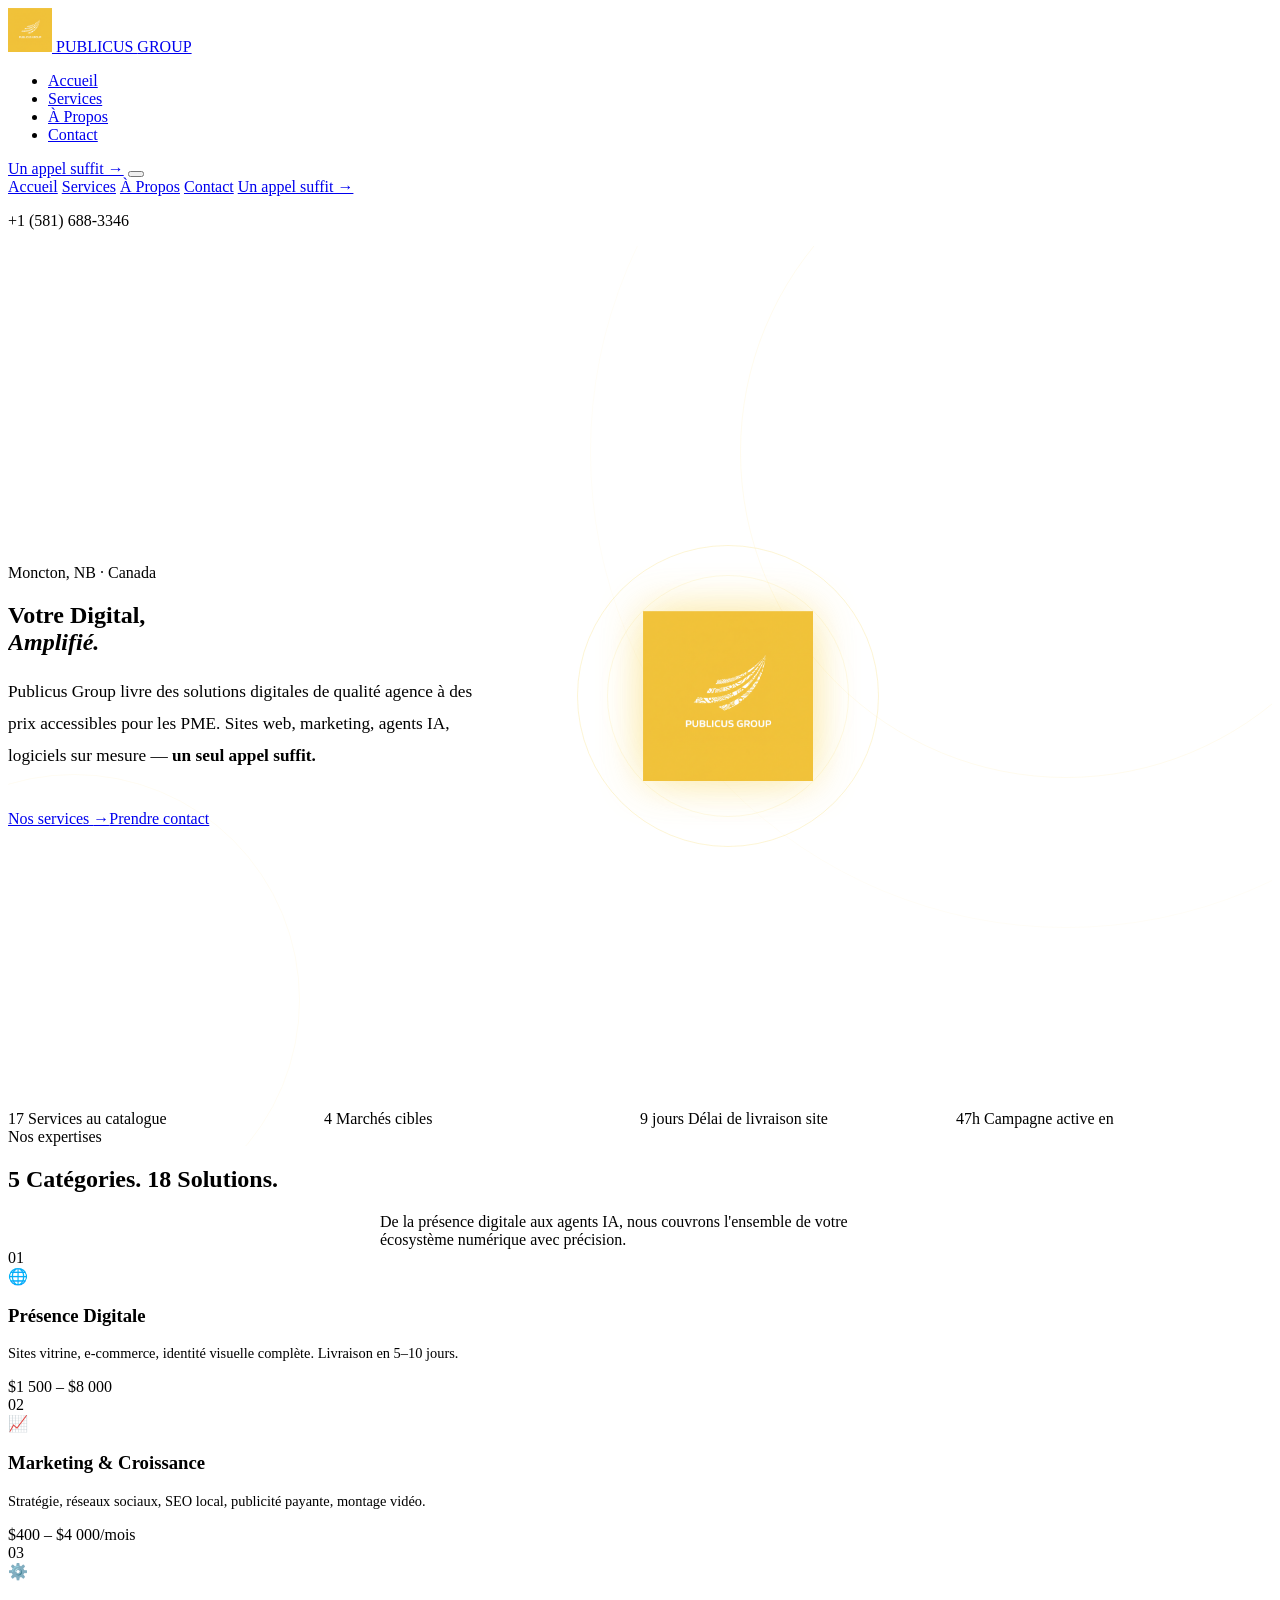
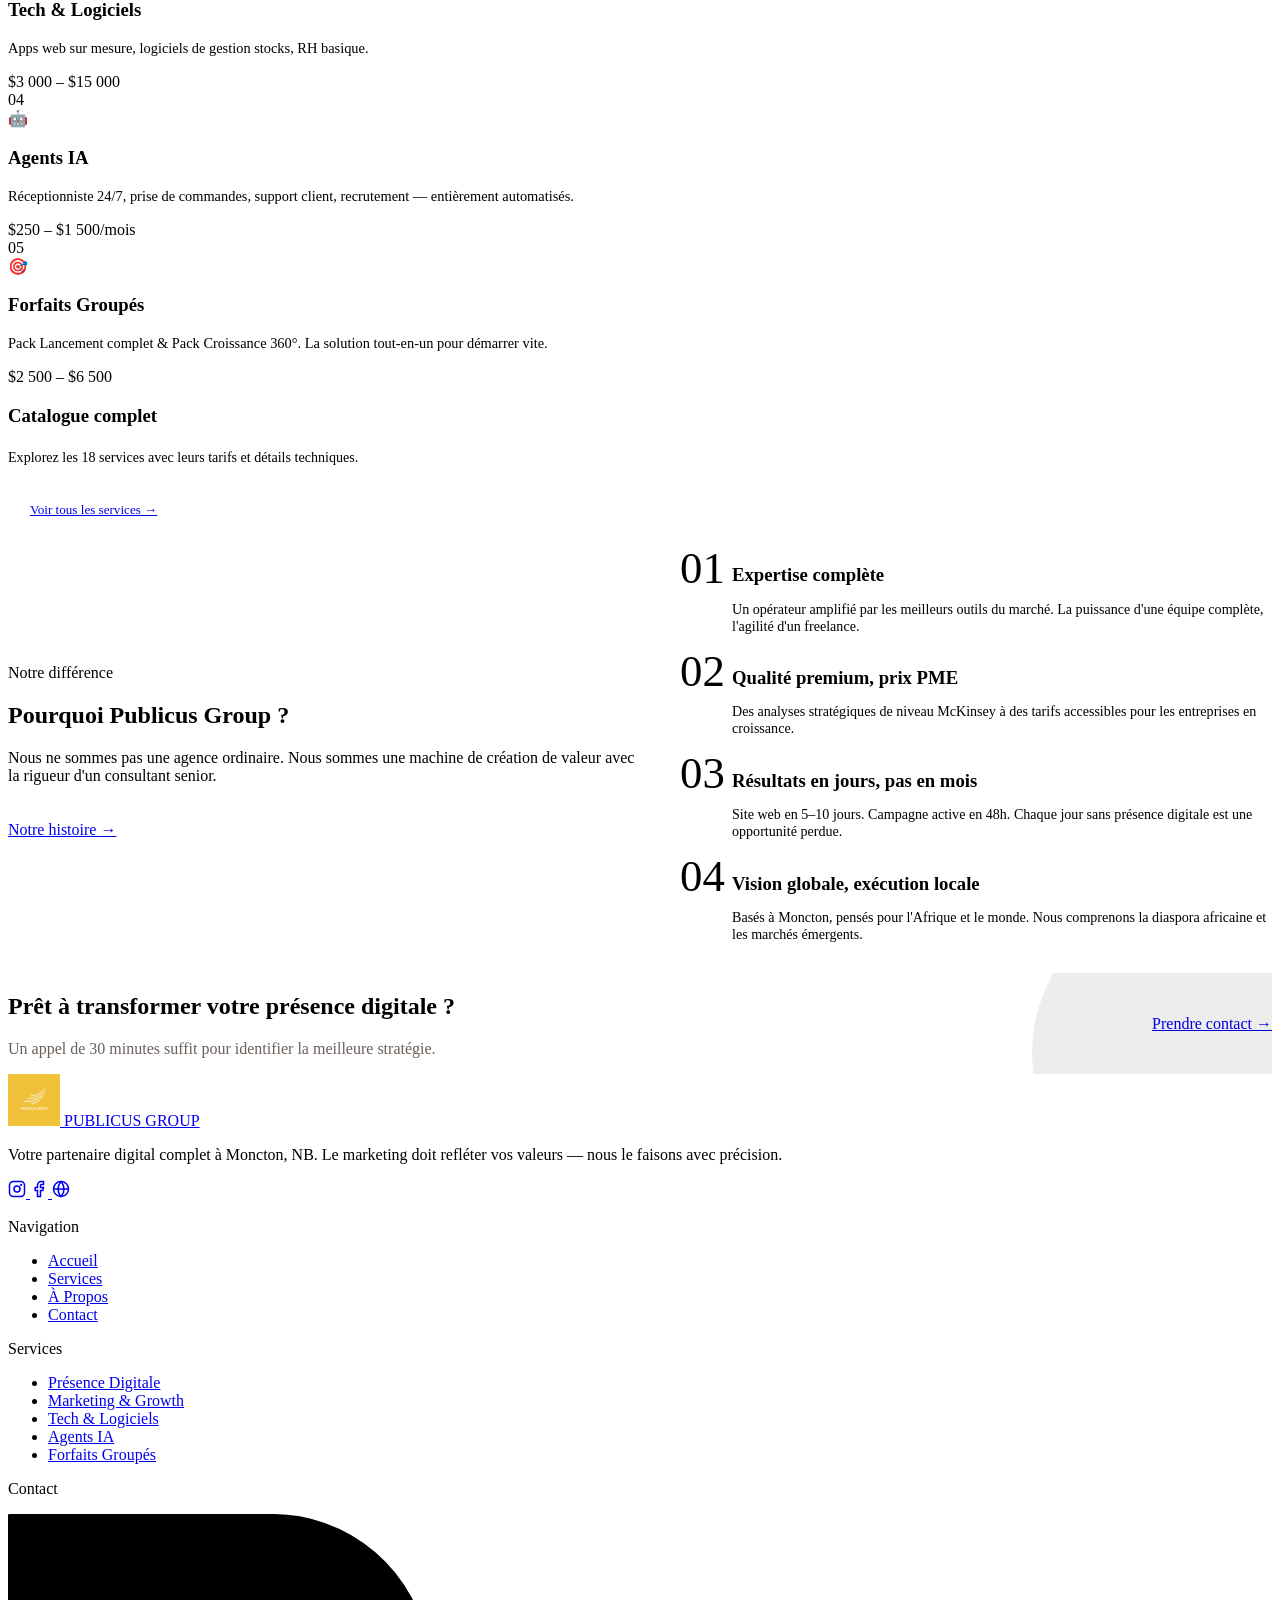
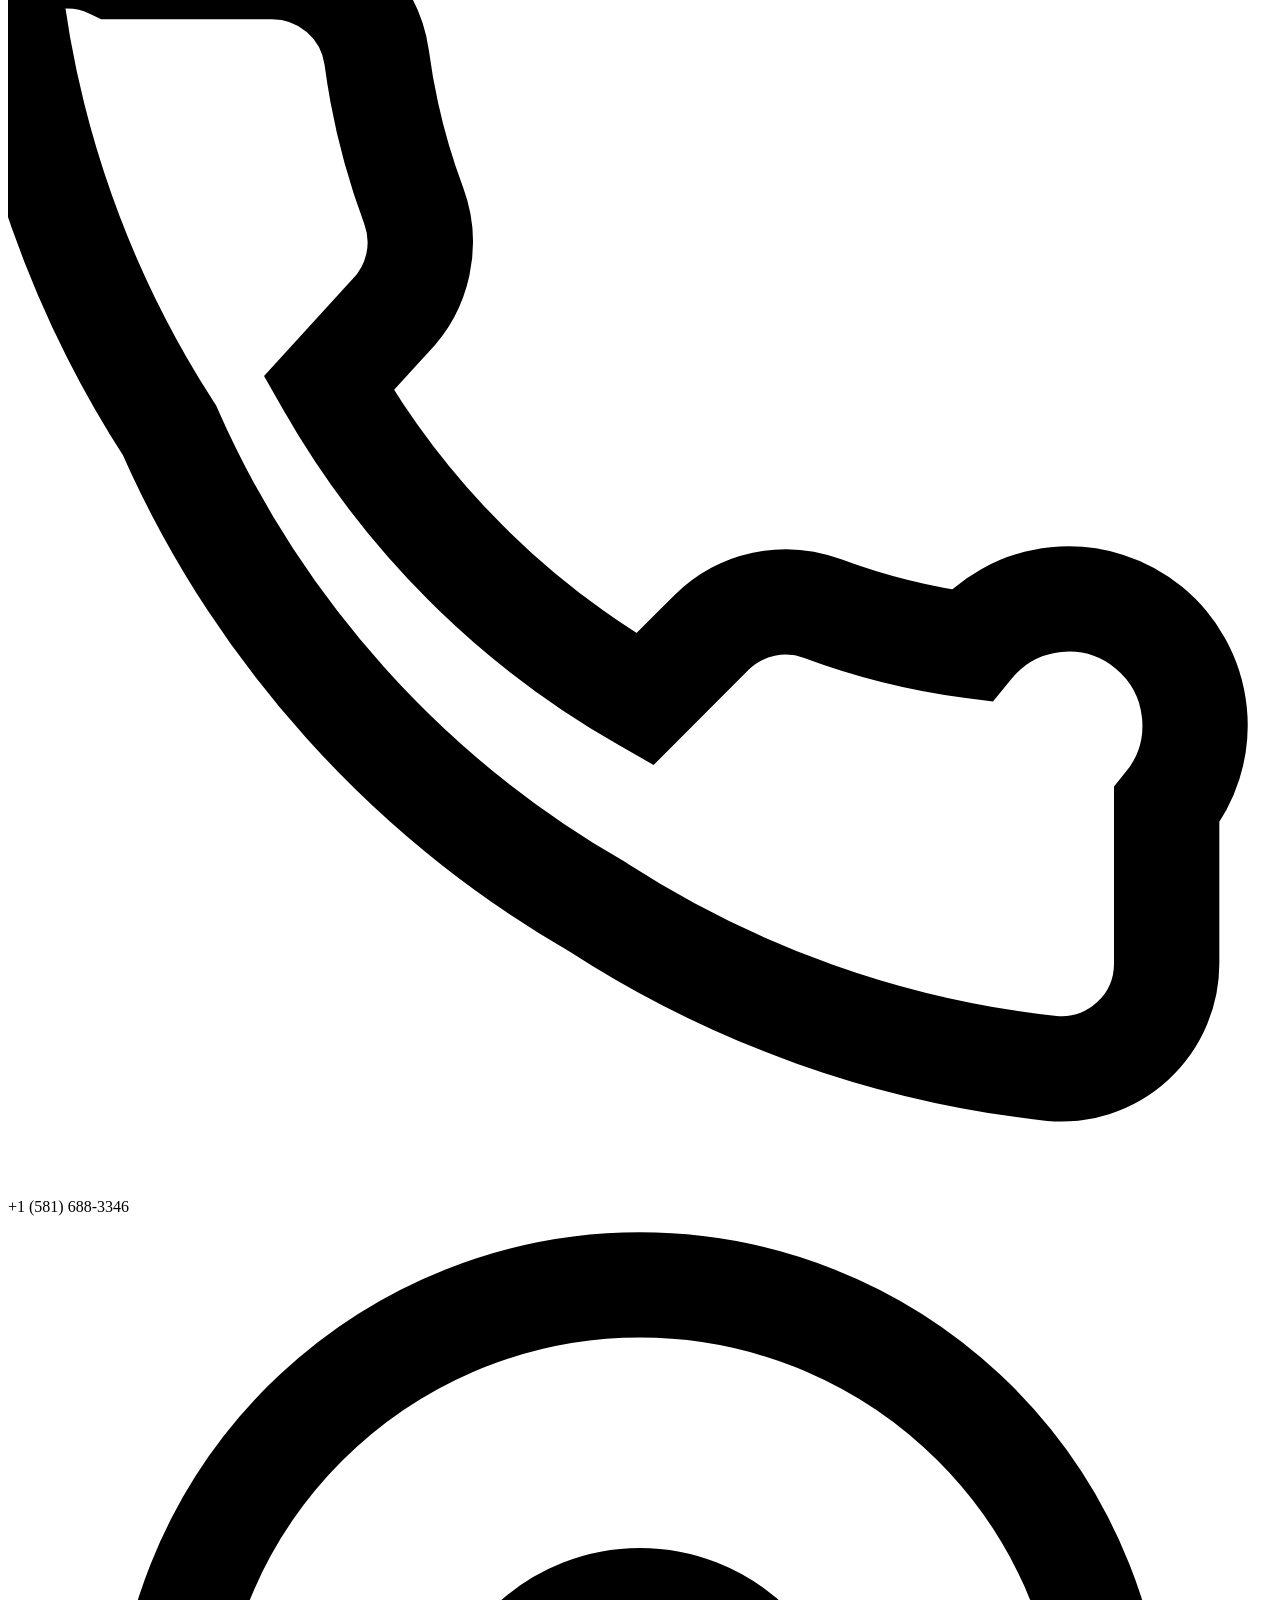
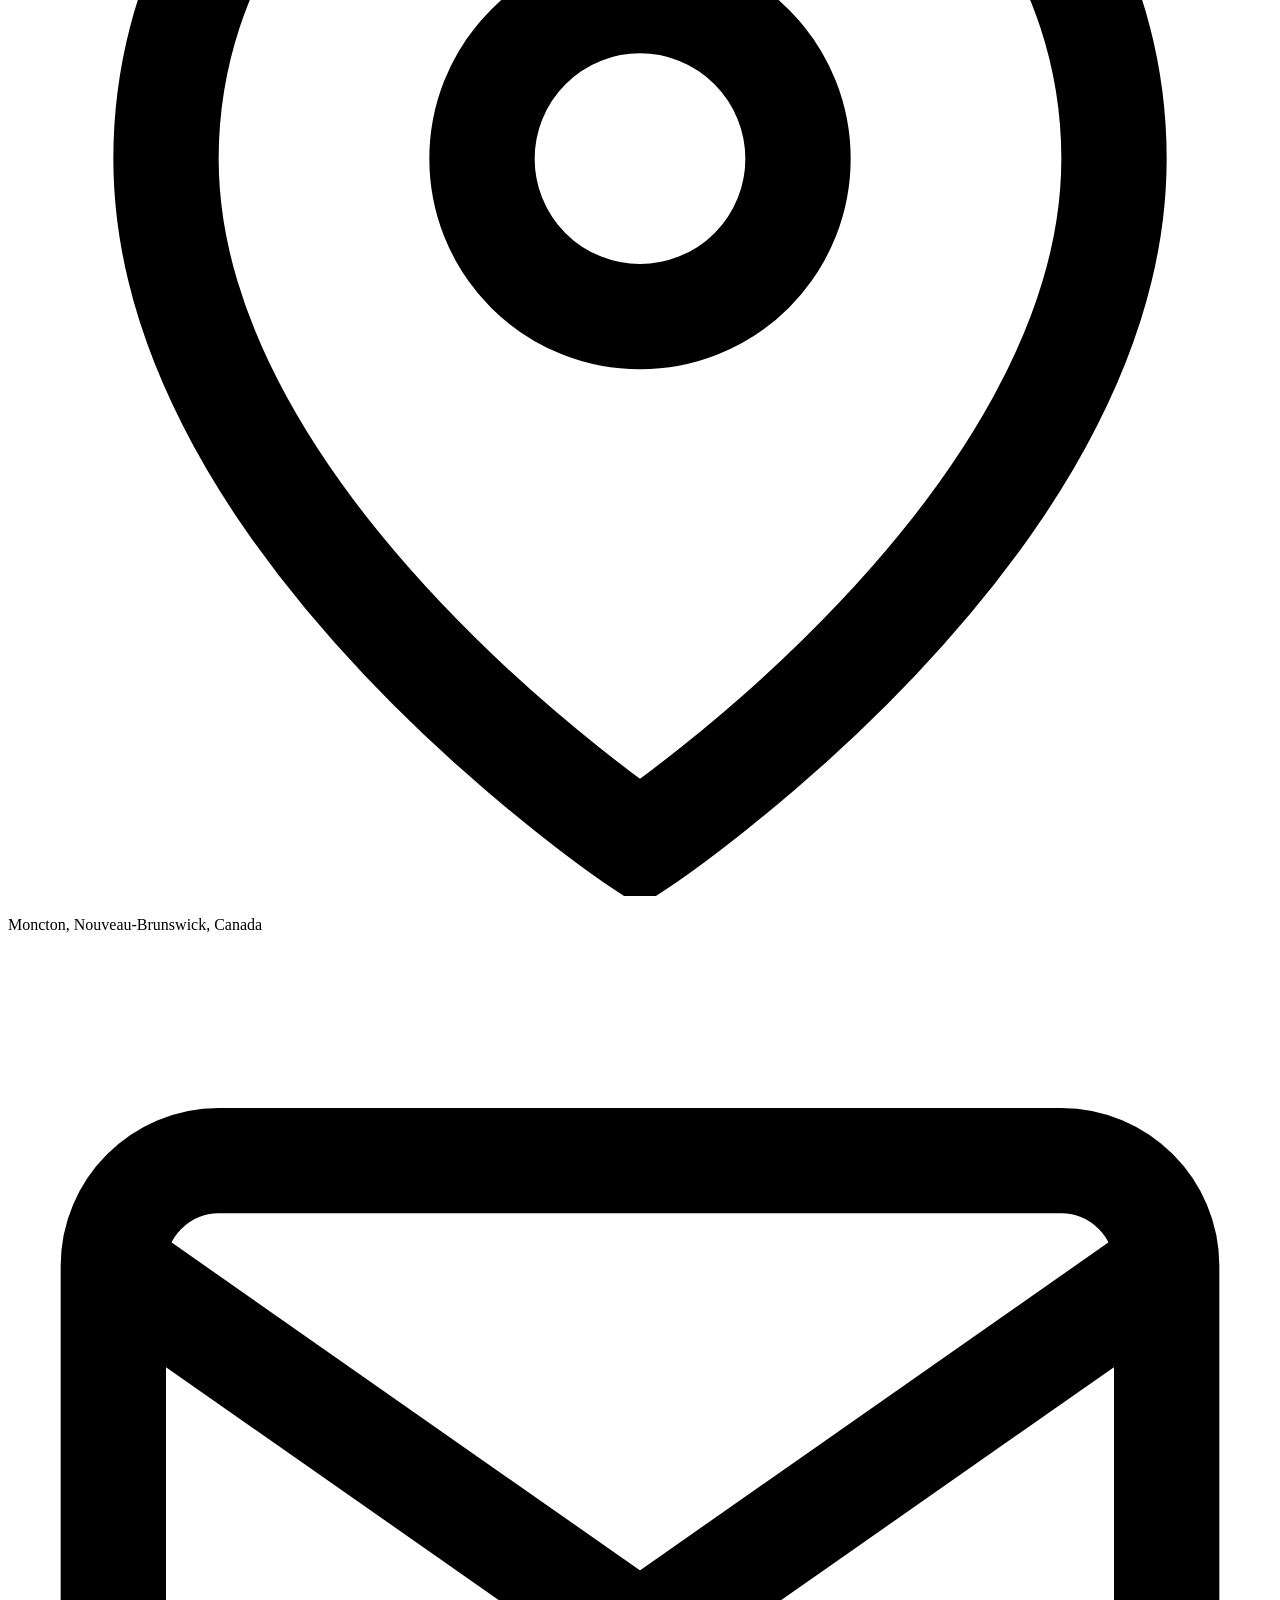
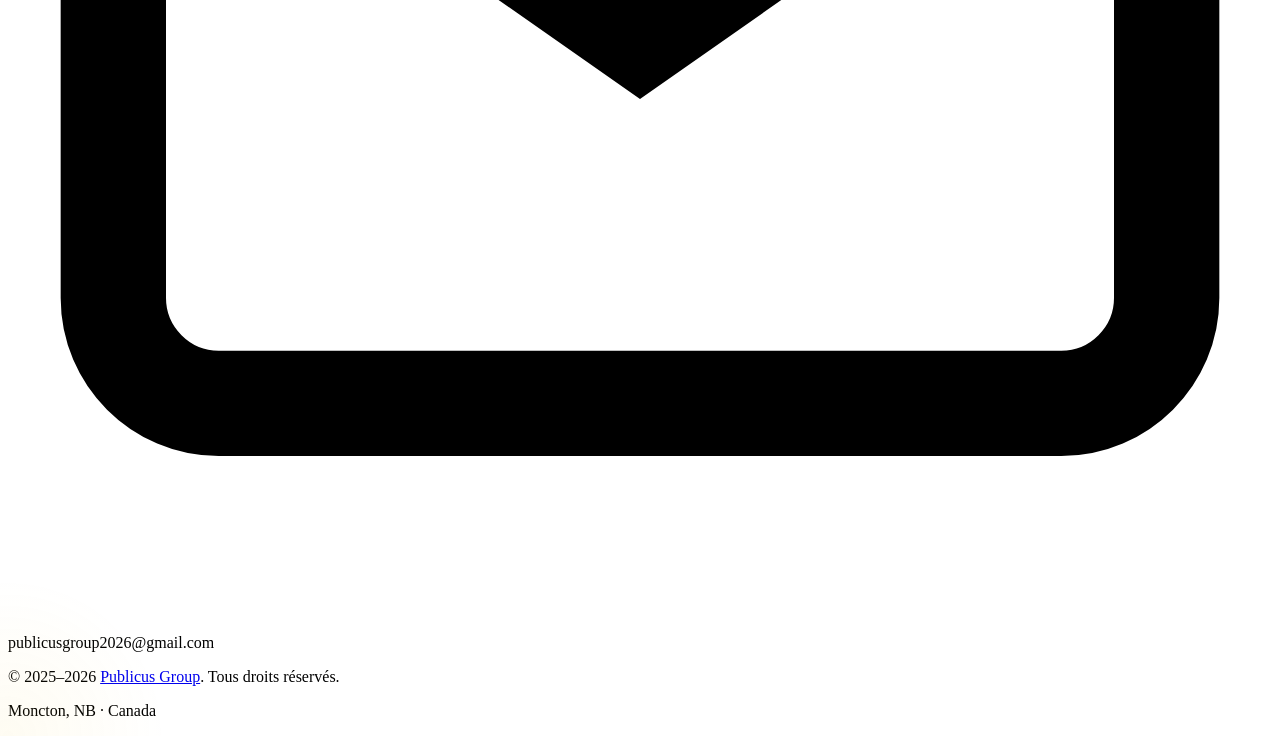
==== commit 4e3019fa: "mis a jour premium 2" ====
--- a/index.html
+++ b/index.html
@@ -4,40 +4,30 @@
   <meta charset="UTF-8" />
   <meta name="viewport" content="width=device-width, initial-scale=1.0" />
 
-  <!-- ══════════════════════════════════════════════════
-       SEO — Balises uniques à cette page
-       ══════════════════════════════════════════════════ -->
   <title>Publicus Group | Solutions Digitales Complètes — Moncton, NB</title>
   <meta name="description"
-        content="Publicus Group est votre partenaire digital d'élite à Moncton, NB. Sites web, marketing IA, agents IA, logiciels sur mesure. Qualité agence, prix startup. Un seul appel suffit." />
+        content="Publicus Group est votre partenaire digital d'élite à Moncton, NB. Sites web, marketing, agents IA, logiciels sur mesure. Qualité agence, prix startup. Un seul appel suffit." />
   <meta name="keywords"
-        content="agence digitale Moncton, marketing IA, site web, SEO, Nouveau-Brunswick, Publicus Group" />
+        content="agence digitale Moncton, marketing, site web, SEO, Nouveau-Brunswick, Publicus Group" />
   <meta name="author"  content="Publicus Group" />
   <meta name="robots"  content="index, follow" />
 
-  <!-- Open Graph (partage sur réseaux sociaux) -->
+  <!-- Open Graph -->
   <meta property="og:title"       content="Publicus Group | Solutions Digitales Complètes" />
-  <meta property="og:description" content="Votre partenaire digital complet à Moncton, NB. Un seul appel suffit." />
+  <meta property="og:description" content="Votre partenaire digital complet à Moncton, NB. Qualité agence, prix accessibles. Un seul appel suffit." />
   <meta property="og:type"        content="website" />
-  <meta property="og:url"         content="https://publicusgroup.mychariow.shop" />
-  <meta property="og:image"       content="logo.png" />
-
-  <!-- Favicon -->
-  <link rel="icon" type="image/png" href="logo.png" />
-
-  <!-- Polices Google Fonts -->
+  <meta property="og:url"         content="https://publicusgroup.mychariow.shop/index.html" />
+  <meta property="og:image"       content="assets/logo.png" />
+
+  <link rel="icon" type="image/png" href="assets/logo.png" />
+
   <link rel="preconnect" href="https://fonts.googleapis.com" />
   <link rel="preconnect" href="https://fonts.gstatic.com" crossorigin />
   <link href="https://fonts.googleapis.com/css2?family=Bebas+Neue&family=Barlow:wght@300;400;600;700&family=Barlow+Condensed:wght@400;600;700&display=swap" rel="stylesheet" />
 
-  <!-- Feuille de style commune -->
   <link rel="stylesheet" href="style.css" />
 
-  <!-- ══════════════════════════════════════════════════
-       STYLES PROPRES À CETTE PAGE (index.html)
-       ══════════════════════════════════════════════════ -->
   <style>
-
     /* ── Section Hero ── */
     .hero {
       min-height:  100vh;
@@ -48,7 +38,6 @@
       padding:     calc(var(--hauteur-nav) + 48px) 0 80px;
     }
 
-    /* Anneaux décoratifs en arrière-plan du hero */
     .hero-anneau {
       position:      absolute;
       border-radius: 50%;
@@ -61,7 +50,6 @@
     .hero-anneau-3 { width: 450px; height: 450px; bottom: -80px; left: -160px;
                      border-color: rgba(245, 197, 24, 0.05); }
 
-    /* Grille 2 colonnes dans le hero */
     .hero-interieur {
       display:     grid;
       grid-template-columns: 1fr 1fr;
@@ -71,11 +59,7 @@
       z-index:     1;
     }
 
-    /* ── Partie gauche (texte) ── */
-    .hero-contenu { }
-
     .hero-contenu .badge { margin-bottom: var(--espace-md); }
-
     .hero-contenu h1 { margin-bottom: 10px; }
 
     .hero-contenu .sous-titre {
@@ -87,14 +71,12 @@
       line-height: 1.85;
     }
 
-    /* Groupe de boutons CTA */
     .hero-cta {
       display:   flex;
       gap:       var(--espace-sm);
       flex-wrap: wrap;
     }
 
-    /* ── Partie droite (visuel animé) ── */
     .hero-visuel {
       display:         flex;
       align-items:     center;
@@ -102,7 +84,6 @@
       position:        relative;
     }
 
-    /* Anneau rotatif autour du logo */
     .logo-wrap {
       position: relative;
       width:    300px;
@@ -130,7 +111,6 @@
 
     @keyframes tournerLent { to { transform: rotate(360deg); } }
 
-    /* Lueur dorée derrière le logo */
     .logo-lueur {
       position:      absolute;
       width:         180px;
@@ -146,7 +126,6 @@
       to   { opacity: 1;    transform: scale(1.15); }
     }
 
-    /* Logo flottant */
     .logo-image {
       width:    170px;
       height:   170px;
@@ -162,7 +141,6 @@
       50%       { transform: translateY(-14px); }
     }
 
-    /* Cartes flottantes autour du logo */
     .carte-flottante {
       position:      absolute;
       background:    var(--glass-bg);
@@ -237,7 +215,6 @@
       z-index:         2;
     }
 
-    /* Séparateurs verticaux entre les stats */
     .barre-stats .bloc-stat + .bloc-stat {
       border-left: 1px solid var(--glass-bordure);
     }
@@ -286,7 +263,6 @@
       overflow:      hidden;
     }
 
-    /* Cercle décoratif sur la bannière */
     .banniere-cta::before {
       content:       '';
       position:      absolute;
@@ -301,10 +277,9 @@
     .banniere-cta h2 { color: var(--sombre); }
     .banniere-cta p  { color: rgba(26, 10, 0, 0.65); margin-top: 8px; }
 
-    /* ── Responsive spécifique à index.html ── */
     @media (max-width: 900px) {
       .hero-interieur { grid-template-columns: 1fr; }
-      .hero-visuel    { display: none; }   /* Masque le visuel sur mobile */
+      .hero-visuel    { display: none; }
       .barre-stats    { grid-template-columns: 1fr 1fr; }
       .barre-stats .bloc-stat + .bloc-stat { border-left: none; }
       .pourquoi-grille   { grid-template-columns: 1fr; }
@@ -314,49 +289,34 @@
         justify-items:         center;
       }
     }
-
   </style>
 </head>
 
 <body>
 
-  <!-- ══════════════════════════════════════════════════════════
-       NAVIGATION — Identique sur les 4 pages
-       ══════════════════════════════════════════════════════════ -->
+  <!-- NAVIGATION -->
   <nav class="navbar" role="navigation" aria-label="Navigation principale">
     <div class="nav-interieur">
-
-      <!-- Logo -->
       <a href="index.html" class="nav-logo" aria-label="Publicus Group — Retour à l'accueil">
-        <img src="logo.png" alt="Logo Publicus Group" width="44" height="44" />
+        <img src="assets/logo.png" alt="Publicus Group Logo" width="44" height="44" />
         <span class="nav-logo-texte">PUBLICUS <span>GROUP</span></span>
       </a>
-
-      <!-- Liens desktop -->
       <ul class="nav-liens" role="list">
         <li><a href="index.html">Accueil</a></li>
         <li><a href="services.html">Services</a></li>
         <li><a href="a-propos.html">À Propos</a></li>
         <li><a href="contact.html">Contact</a></li>
       </ul>
-
-      <!-- Bouton CTA desktop -->
       <a href="contact.html" class="btn-nav">Un appel suffit →</a>
-
-      <!-- Burger mobile -->
       <button class="burger"
               aria-label="Ouvrir le menu de navigation"
               aria-expanded="false"
               aria-controls="menu-mobile">
-        <span></span>
-        <span></span>
-        <span></span>
+        <span></span><span></span><span></span>
       </button>
-
     </div>
   </nav>
 
-  <!-- Menu mobile (overlay) -->
   <div class="menu-mobile" id="menu-mobile" role="dialog" aria-label="Menu de navigation mobile">
     <a href="index.html">Accueil</a>
     <a href="services.html">Services</a>
@@ -369,39 +329,28 @@
   </div>
 
 
-  <!-- ══════════════════════════════════════════════════════════
-       SECTION HERO — Accroche principale
-       ══════════════════════════════════════════════════════════ -->
+  <!-- HERO -->
   <section class="hero" aria-label="Présentation principale de Publicus Group">
-
-    <!-- Décorations d'arrière-plan -->
     <div class="hero-anneau hero-anneau-1" aria-hidden="true"></div>
     <div class="hero-anneau hero-anneau-2" aria-hidden="true"></div>
     <div class="hero-anneau hero-anneau-3" aria-hidden="true"></div>
 
     <div class="container">
       <div class="hero-interieur">
-
-        <!-- Colonne gauche : Texte & CTA -->
         <div class="hero-contenu">
-
           <div class="revele">
             <span class="badge">Moncton, NB · Canada</span>
           </div>
-
-          <!-- H1 principal — optimisé SEO -->
           <h1 class="revele delai-1">
             Votre Digital,<br />
-            <em>Amplifié par l'IA</em>
+            <em>Amplifié.</em>
           </h1>
-
           <p class="sous-titre revele delai-2">
             Publicus Group livre des solutions digitales de qualité agence
             à des prix accessibles pour les PME. Sites web, marketing,
             agents IA, logiciels sur mesure —
             <strong>un seul appel suffit.</strong>
           </p>
-
           <div class="hero-cta revele delai-3">
             <a href="services.html" class="btn btn-primaire">
               Nos services <span class="fleche">→</span>
@@ -410,27 +359,14 @@
               Prendre contact
             </a>
           </div>
-
-        </div>
-
-        <!-- Colonne droite : Visuel animé (masqué sur mobile) -->
+        </div>
+
         <div class="hero-visuel revele-droite delai-2" aria-hidden="true">
           <div class="logo-wrap">
-
-            <!-- Anneaux qui tournent -->
             <div class="logo-anneau logo-anneau-1"></div>
             <div class="logo-anneau logo-anneau-2"></div>
-
-            <!-- Lueur derrière le logo -->
             <div class="logo-lueur"></div>
-
-            <!-- Logo principal flottant -->
-            <img src="logo.png"
-                 alt=""
-                 class="logo-image"
-                 aria-hidden="true" />
-
-            <!-- Petite carte flottante en haut à droite -->
+            <img src="assets/logo.png" alt="" class="logo-image" aria-hidden="true" />
             <div class="carte-flottante">
               <div class="carte-flottante-icone">🚀</div>
               <div class="carte-flottante-texte">
@@ -438,73 +374,46 @@
                 <span>Site en 5–10 jours</span>
               </div>
             </div>
-
-            <!-- Petite carte flottante en bas à gauche -->
             <div class="carte-flottante">
-              <div class="carte-flottante-icone">🤖</div>
+              <div class="carte-flottante-icone">🎯</div>
               <div class="carte-flottante-texte">
-                <strong>Solo + IA</strong>
-                <span>Marge 95%</span>
+                <strong>Résultats concrets</strong>
+                <span>Dès 48 heures</span>
               </div>
             </div>
-
-          </div>
-        </div>
-
-      </div><!-- /hero-interieur -->
-    </div><!-- /container -->
+          </div>
+        </div>
+      </div>
+    </div>
   </section>
 
 
-  <!-- ══════════════════════════════════════════════════════════
-       BARRE DE STATISTIQUES — Chiffres clés
-       ══════════════════════════════════════════════════════════ -->
+  <!-- BARRE DE STATISTIQUES -->
   <div class="container">
     <div class="barre-stats revele">
-
-      <!-- Chiffre 1 -->
       <div class="bloc-stat">
-        <span class="stat-chiffre"
-              data-cible="18"
-              data-suffixe="">0</span>
+        <span class="stat-chiffre" data-cible="18" data-suffixe="">0</span>
         <span class="stat-label">Services au catalogue</span>
       </div>
-
-      <!-- Chiffre 2 -->
       <div class="bloc-stat">
-        <span class="stat-chiffre"
-              data-cible="95"
-              data-suffixe="%">0</span>
-        <span class="stat-label">Marge brute moyenne</span>
-      </div>
-
-      <!-- Chiffre 3 -->
+        <span class="stat-chiffre" data-cible="5" data-suffixe="">0</span>
+        <span class="stat-label">Marchés cibles</span>
+      </div>
       <div class="bloc-stat">
-        <span class="stat-chiffre"
-              data-cible="28"
-              data-suffixe="k+">0</span>
-        <span class="stat-label">Revenu max / mois ($)</span>
-      </div>
-
-      <!-- Chiffre 4 -->
+        <span class="stat-chiffre" data-cible="10" data-suffixe=" jours">0</span>
+        <span class="stat-label">Délai de livraison site</span>
+      </div>
       <div class="bloc-stat">
-        <span class="stat-chiffre"
-              data-cible="5"
-              data-suffixe="">0</span>
-        <span class="stat-label">Marchés cibles</span>
-      </div>
-
+        <span class="stat-chiffre" data-cible="48" data-suffixe="h">0</span>
+        <span class="stat-label">Campagne active en</span>
+      </div>
     </div>
   </div>
 
 
-  <!-- ══════════════════════════════════════════════════════════
-       APERÇU DES SERVICES — 5 catégories en grille
-       ══════════════════════════════════════════════════════════ -->
+  <!-- APERÇU DES SERVICES -->
   <section aria-label="Aperçu de nos services">
     <div class="container">
-
-      <!-- En-tête de section -->
       <div class="entete-section centre revele">
         <span class="label-section">Nos expertises</span>
         <h2>5 Catégories. 18 Solutions.</h2>
@@ -514,10 +423,7 @@
         </p>
       </div>
 
-      <!-- Grille de 3 + 3 cartes -->
       <div class="grille-3">
-
-        <!-- Carte service 1 -->
         <article class="carte-glass revele delai-1">
           <span class="carte-numero" aria-hidden="true">01</span>
           <div class="icone-service">🌐</div>
@@ -525,15 +431,13 @@
           <h3>Présence Digitale</h3>
           <p style="margin: 8px 0 16px; font-size:0.9rem;">
             Sites vitrine, e-commerce, identité visuelle complète.
-            Livraison en 5–10 jours avec IA.
+            Livraison en 5–10 jours.
           </p>
           <div style="display:flex; gap:8px; flex-wrap:wrap;">
             <span class="tag">$1 500 – $8 000</span>
-            <span class="tag">Marge 95%</span>
           </div>
         </article>
 
-        <!-- Carte service 2 -->
         <article class="carte-glass revele delai-2">
           <span class="carte-numero" aria-hidden="true">02</span>
           <div class="icone-service">📈</div>
@@ -541,15 +445,13 @@
           <h3>Marketing & Croissance</h3>
           <p style="margin: 8px 0 16px; font-size:0.9rem;">
             Stratégie, réseaux sociaux, SEO local, publicité payante,
-            montage vidéo IA.
+            montage vidéo.
           </p>
           <div style="display:flex; gap:8px; flex-wrap:wrap;">
             <span class="tag">$400 – $4 000/mois</span>
-            <span class="tag">Marge 86%</span>
           </div>
         </article>
 
-        <!-- Carte service 3 -->
         <article class="carte-glass revele delai-3">
           <span class="carte-numero" aria-hidden="true">03</span>
           <div class="icone-service">⚙️</div>
@@ -557,15 +459,12 @@
           <h3>Tech & Logiciels</h3>
           <p style="margin: 8px 0 16px; font-size:0.9rem;">
             Apps web sur mesure, logiciels de gestion stocks, RH basique.
-            Développés avec IA.
           </p>
           <div style="display:flex; gap:8px; flex-wrap:wrap;">
             <span class="tag">$3 000 – $15 000</span>
-            <span class="tag">Marge 95%</span>
           </div>
         </article>
 
-        <!-- Carte service 4 -->
         <article class="carte-glass revele delai-4">
           <span class="carte-numero" aria-hidden="true">04</span>
           <div class="icone-service">🤖</div>
@@ -577,11 +476,9 @@
           </p>
           <div style="display:flex; gap:8px; flex-wrap:wrap;">
             <span class="tag">$250 – $1 500/mois</span>
-            <span class="tag">Marge 73%</span>
           </div>
         </article>
 
-        <!-- Carte service 5 -->
         <article class="carte-glass revele delai-5">
           <span class="carte-numero" aria-hidden="true">05</span>
           <div class="icone-service">🎯</div>
@@ -593,11 +490,9 @@
           </p>
           <div style="display:flex; gap:8px; flex-wrap:wrap;">
             <span class="tag">$2 500 – $6 500</span>
-            <span class="tag">Marge 96%</span>
           </div>
         </article>
 
-        <!-- Carte CTA vers services.html -->
         <article class="carte-glass revele delai-6"
                  style="display:flex; flex-direction:column; justify-content:center;">
           <h3 style="margin-bottom:10px;">Catalogue complet</h3>
@@ -609,58 +504,48 @@
             Voir tous les services <span class="fleche">→</span>
           </a>
         </article>
-
-      </div><!-- /grille-3 -->
+      </div>
     </div>
   </section>
 
 
-  <!-- ══════════════════════════════════════════════════════════
-       POURQUOI NOUS — Arguments différenciants
-       ══════════════════════════════════════════════════════════ -->
+  <!-- POURQUOI NOUS -->
   <section aria-label="Pourquoi choisir Publicus Group">
     <div class="container">
       <div class="pourquoi-grille">
-
-        <!-- Colonne gauche : Titre et CTA -->
         <div class="revele-gauche">
           <span class="label-section">Notre différence</span>
           <h2>Pourquoi Publicus Group ?</h2>
           <p style="margin: 16px 0 36px;">
             Nous ne sommes pas une agence ordinaire. Nous sommes une
-            machine de création de valeur propulsée par l'IA, avec la
-            rigueur d'un consultant senior.
+            machine de création de valeur avec la rigueur d'un consultant senior.
           </p>
           <a href="a-propos.html" class="btn btn-contour">
             Notre histoire <span class="fleche">→</span>
           </a>
         </div>
 
-        <!-- Colonne droite : Liste des arguments -->
         <ul class="liste-pourquoi revele-droite" role="list">
-
           <li class="item-pourquoi">
             <span class="pourquoi-numero" aria-hidden="true">01</span>
             <div>
-              <h3>Solo + IA = Équipe complète</h3>
+              <h3>Expertise complète</h3>
               <p>
-                Un seul opérateur amplifié par Claude, GPT-4o, Midjourney,
-                Cursor. La puissance de 5 experts au prix d'un freelance.
+                Un opérateur amplifié par les meilleurs outils du marché.
+                La puissance d'une équipe complète, l'agilité d'un freelance.
               </p>
             </div>
           </li>
-
           <li class="item-pourquoi">
             <span class="pourquoi-numero" aria-hidden="true">02</span>
             <div>
               <h3>Qualité premium, prix PME</h3>
               <p>
-                Nos processus IA réduisent les coûts de 90%. Vous bénéficiez
-                d'analyses stratégiques de niveau McKinsey à des tarifs abordables.
+                Des analyses stratégiques de niveau McKinsey à des tarifs
+                accessibles pour les entreprises en croissance.
               </p>
             </div>
           </li>
-
           <li class="item-pourquoi">
             <span class="pourquoi-numero" aria-hidden="true">03</span>
             <div>
@@ -671,7 +556,6 @@
               </p>
             </div>
           </li>
-
           <li class="item-pourquoi">
             <span class="pourquoi-numero" aria-hidden="true">04</span>
             <div>
@@ -682,16 +566,13 @@
               </p>
             </div>
           </li>
-
         </ul>
-      </div><!-- /pourquoi-grille -->
+      </div>
     </div>
   </section>
 
 
-  <!-- ══════════════════════════════════════════════════════════
-       BANNIÈRE CTA — Appel à l'action final
-       ══════════════════════════════════════════════════════════ -->
+  <!-- CTA FINAL -->
   <section style="padding-top: 0;">
     <div class="container">
       <div class="banniere-cta revele">
@@ -707,28 +588,22 @@
   </section>
 
 
-  <!-- ══════════════════════════════════════════════════════════
-       FOOTER — Identique sur les 4 pages
-       ══════════════════════════════════════════════════════════ -->
+  <!-- FOOTER -->
   <footer role="contentinfo">
     <div class="container">
       <div class="footer-grille">
-
-        <!-- Colonne 1 : Marque -->
         <div>
-          <div class="footer-logo">
-            <img src="logo.png" alt="Logo Publicus Group" width="52" height="52" />
-            <span class="footer-logo-texte">PUBLICUS <span>GROUP</span></span>
-          </div>
+          <a href="index.html">
+            <div class="footer-logo">
+              <img src="assets/logo.png" alt="Logo Publicus Group" width="52" height="52" />
+              <span class="footer-logo-texte">PUBLICUS <span>GROUP</span></span>
+            </div>
+          </a>
           <p class="footer-desc">
             Votre partenaire digital complet à Moncton, NB. Le marketing
-            doit refléter vos valeurs — nous le faisons avec l'IA.
-          </p>
-
-          <!-- Réseaux sociaux -->
+            doit refléter vos valeurs — nous le faisons avec précision.
+          </p>
           <div class="footer-reseaux">
-
-            <!-- Instagram -->
             <a href="https://www.instagram.com/publicus_group"
                class="btn-reseau"
                aria-label="Publicus Group sur Instagram"
@@ -740,8 +615,6 @@
                 <circle cx="17.5" cy="6.5" r="1.5" fill="currentColor" stroke="none"/>
               </svg>
             </a>
-
-            <!-- Facebook -->
             <a href="https://www.facebook.com/share/1AqqKRNQzz/"
                class="btn-reseau"
                aria-label="Publicus Group sur Facebook"
@@ -751,8 +624,6 @@
                 <path d="M18 2h-3a5 5 0 00-5 5v3H7v4h3v8h4v-8h3l1-4h-4V7a1 1 0 011-1h3z"/>
               </svg>
             </a>
-
-            <!-- Boutique Chariow -->
             <a href="https://publicusgroup.mychariow.shop"
                class="btn-reseau"
                aria-label="Boutique en ligne Publicus Group"
@@ -764,11 +635,9 @@
                 <path d="M12 2a15.3 15.3 0 014 10 15.3 15.3 0 01-4 10 15.3 15.3 0 01-4-10 15.3 15.3 0 014-10z"/>
               </svg>
             </a>
-
-          </div>
-        </div>
-
-        <!-- Colonne 2 : Navigation -->
+          </div>
+        </div>
+
         <div>
           <p class="footer-col-titre">Navigation</p>
           <ul class="footer-liens" role="list">
@@ -779,7 +648,6 @@
           </ul>
         </div>
 
-        <!-- Colonne 3 : Services -->
         <div>
           <p class="footer-col-titre">Services</p>
           <ul class="footer-liens" role="list">
@@ -791,17 +659,14 @@
           </ul>
         </div>
 
-        <!-- Colonne 4 : Contact -->
         <div>
           <p class="footer-col-titre">Contact</p>
-
           <div class="footer-contact-item">
             <svg viewBox="0 0 24 24" fill="none" stroke="currentColor" stroke-width="2" aria-hidden="true">
               <path d="M22 16.92v3a2 2 0 01-2.18 2 19.79 19.79 0 01-8.63-3.07A19.5 19.5 0 013.07 9.81a19.79 19.79 0 01-3.07-8.67A2 2 0 012 1h3a2 2 0 012 1.72 12.84 12.84 0 00.7 2.81 2 2 0 01-.45 2.11L6.09 8.91a16 16 0 006 6l1.27-1.27a2 2 0 012.11-.45 12.84 12.84 0 002.81.7A2 2 0 0122 16.92z"/>
             </svg>
             <p>+1 (581) 688-3346</p>
           </div>
-
           <div class="footer-contact-item">
             <svg viewBox="0 0 24 24" fill="none" stroke="currentColor" stroke-width="2" aria-hidden="true">
               <path d="M21 10c0 7-9 13-9 13s-9-6-9-13a9 9 0 0118 0z"/>
@@ -809,7 +674,6 @@
             </svg>
             <p>Moncton, Nouveau-Brunswick, Canada</p>
           </div>
-
           <div class="footer-contact-item">
             <svg viewBox="0 0 24 24" fill="none" stroke="currentColor" stroke-width="2" aria-hidden="true">
               <path d="M4 4h16c1.1 0 2 .9 2 2v12c0 1.1-.9 2-2 2H4c-1.1 0-2-.9-2-2V6c0-1.1.9-2 2-2z"/>
@@ -817,21 +681,16 @@
             </svg>
             <p>publicusgroup2026@gmail.com</p>
           </div>
-
-        </div>
-      </div><!-- /footer-grille -->
-
-      <!-- Bas du footer -->
+        </div>
+      </div>
+
       <div class="footer-bas">
         <p>© 2025–2026 <a href="index.html">Publicus Group</a>. Tous droits réservés.</p>
-        <p>Conçu avec IA · Moncton, NB · Canada</p>
-      </div>
-
+        <p>Moncton, NB · Canada</p>
+      </div>
     </div>
   </footer>
 
-  <!-- Script JavaScript commun (chargé en dernier pour de meilleures performances) -->
   <script src="script.js"></script>
-
 </body>
 </html>
